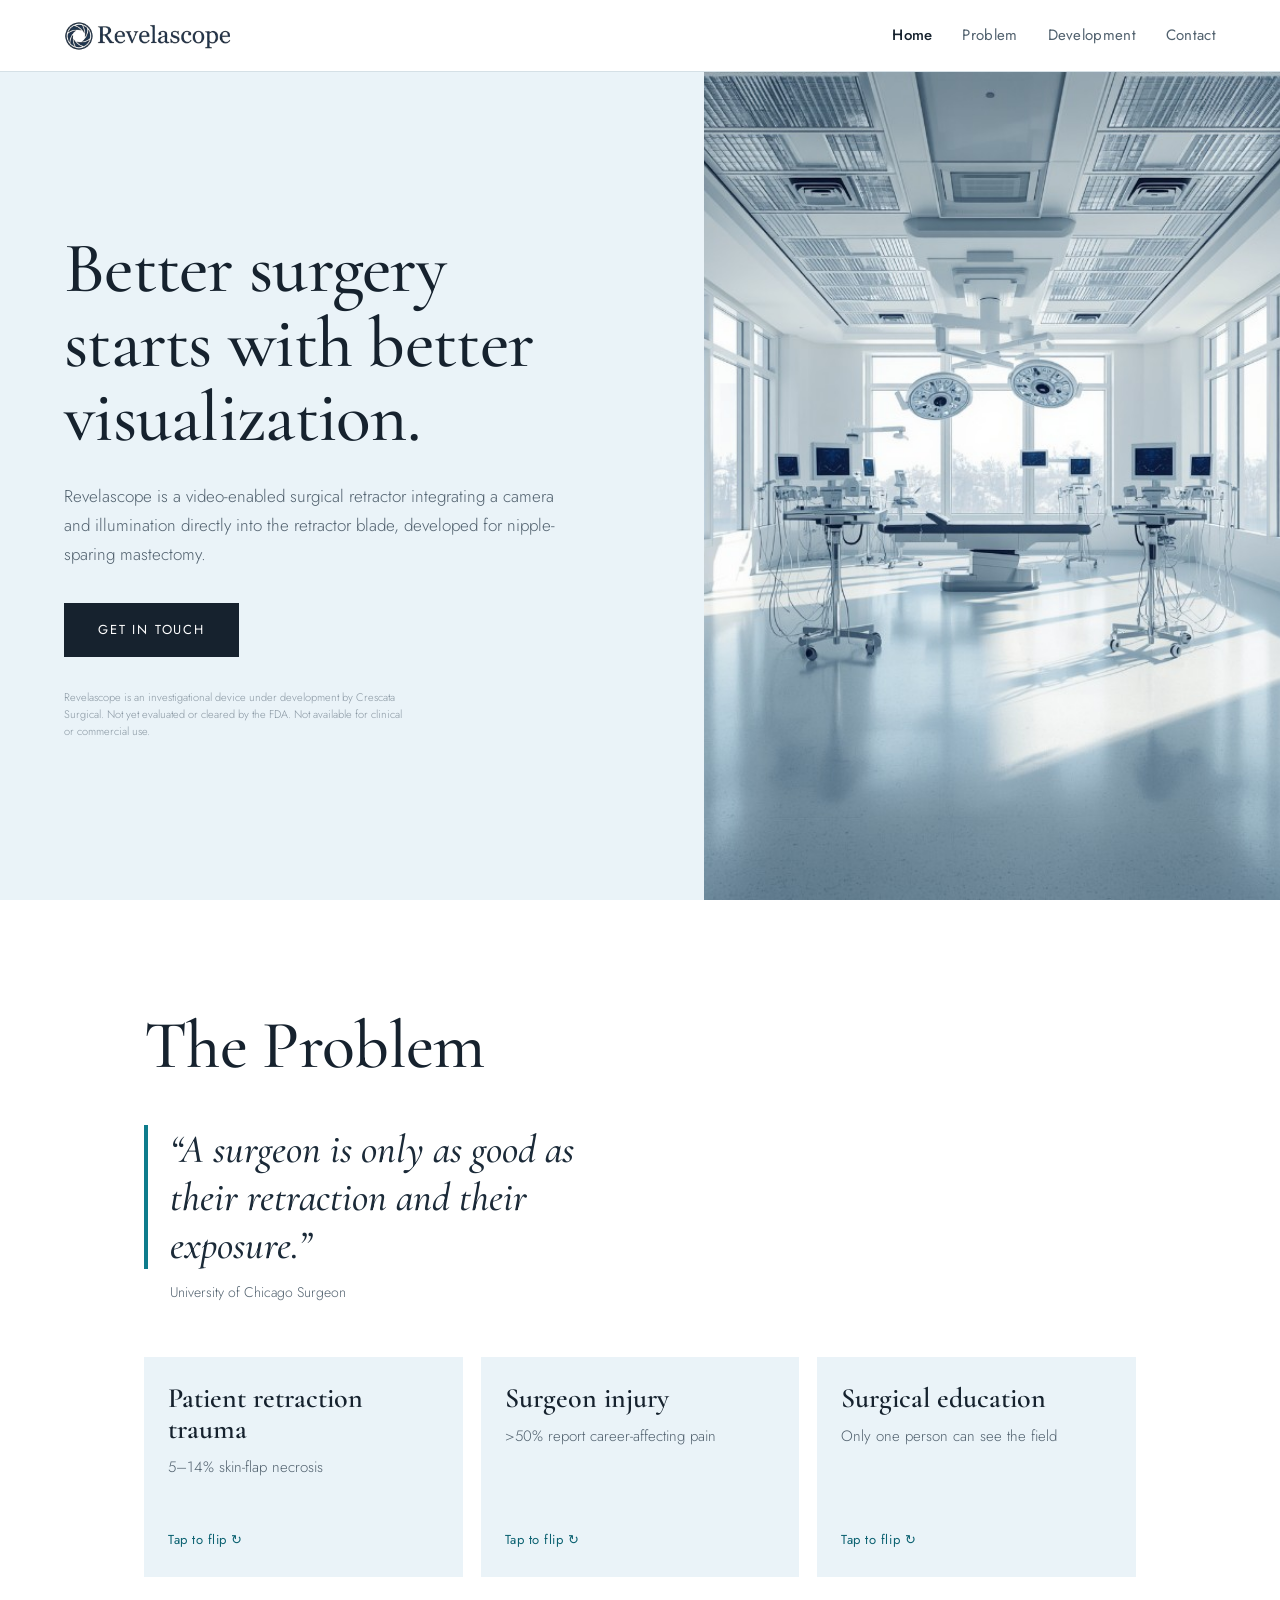
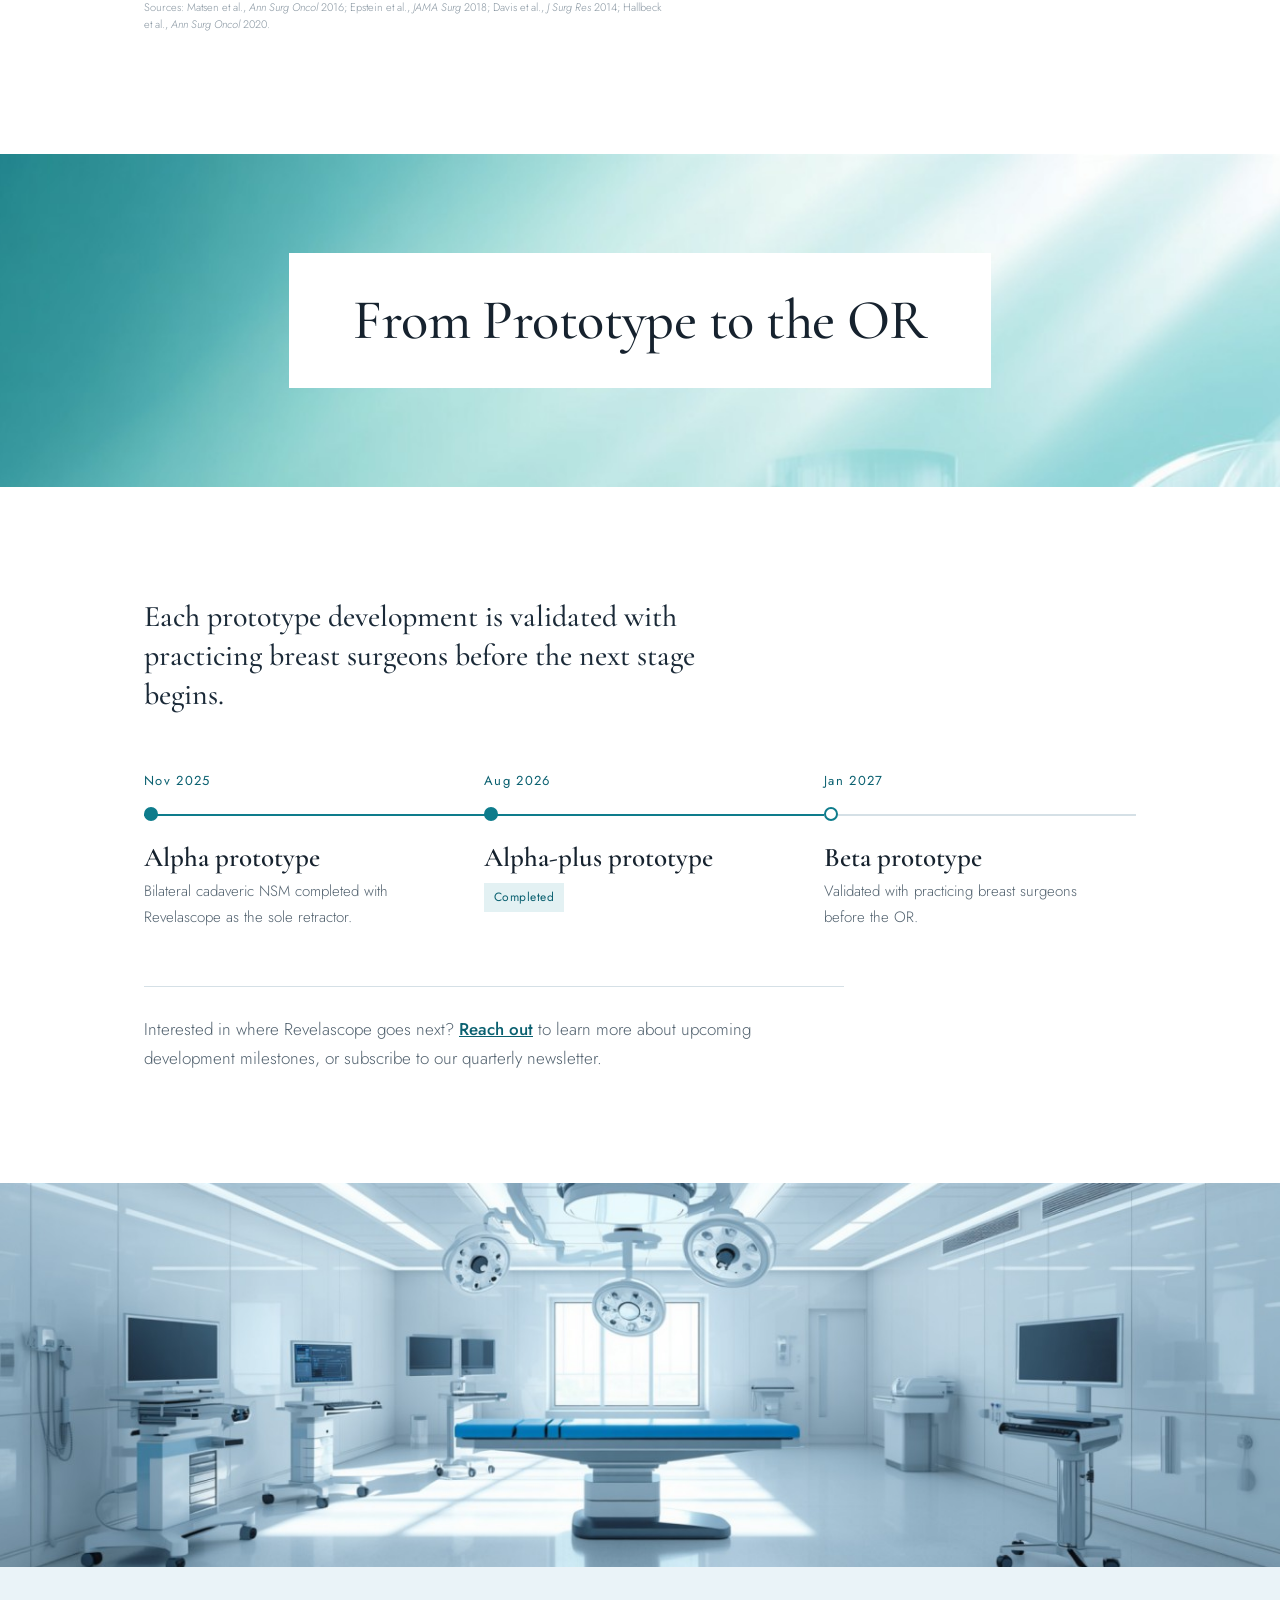
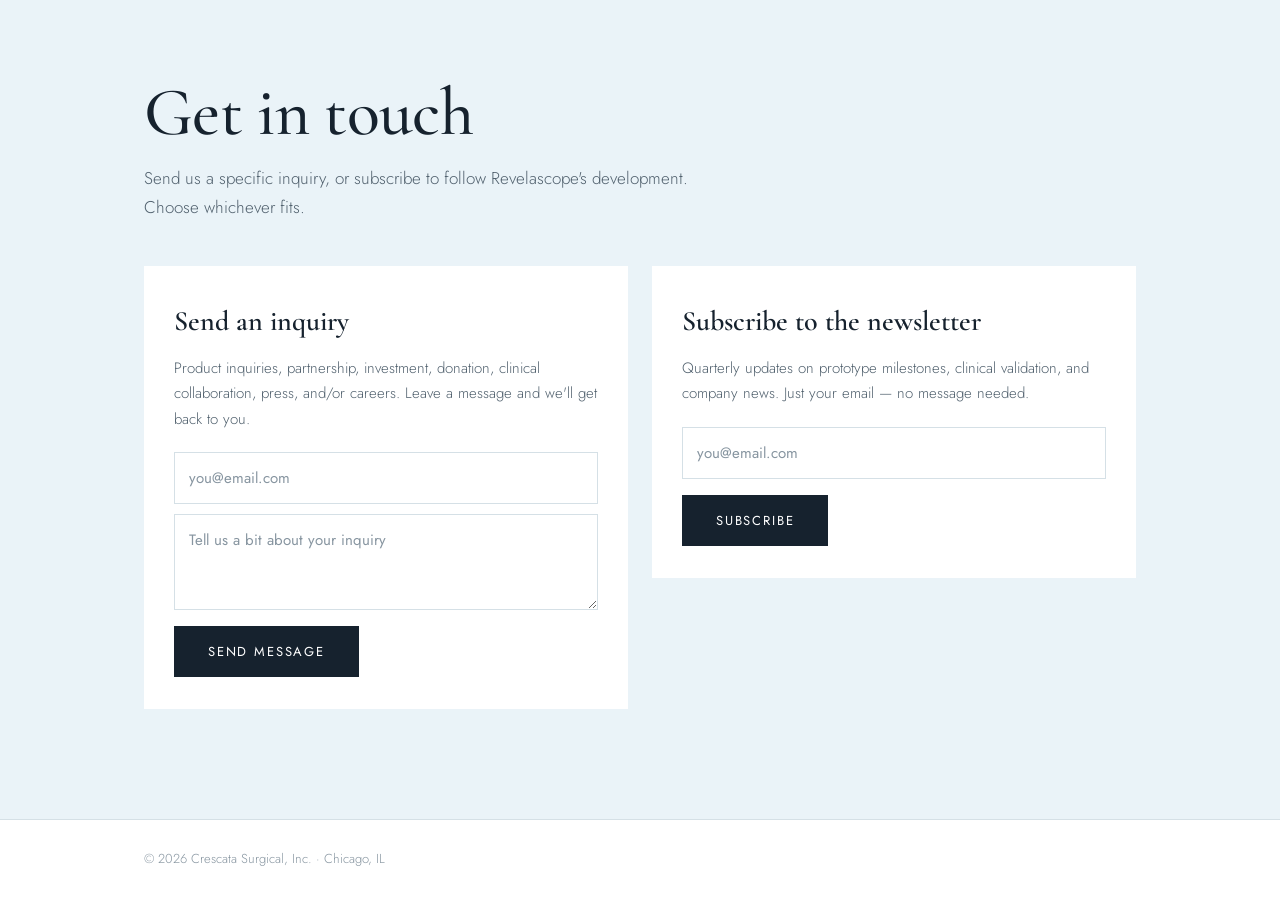
==== index.html @ 4dcd8598 "Add files via upload" ====
<!DOCTYPE html>
<html lang="en">
<head>
<meta charset="UTF-8">
<meta name="viewport" content="width=device-width, initial-scale=1.0">
<title>Revelascope</title>
<meta name="description" content="Better surgery starts with better visualization. Revelascope is a video-enabled surgical retractor integrating a camera and illumination directly into the retractor blade, developed for nipple-sparing mastectomy.">
<meta name="color-scheme" content="light">
<link rel="icon" href="logo.png">
<link rel="preconnect" href="https://fonts.googleapis.com">
<link rel="preconnect" href="https://fonts.gstatic.com" crossorigin>
<link href="https://fonts.googleapis.com/css2?family=Cormorant+Garamond:ital,wght@0,500;0,600;1,500&family=Jost:wght@300;400;500&display=swap" rel="stylesheet">
<link rel="stylesheet" href="style.css">
</head>
<body>

<div class="sticky-top">
  <header class="site">
    <div class="navbar">
      <a class="logo-link" href="#home"><img src="logo.png" alt="Revelascope"></a>
      <nav class="links">
        <a href="#home" aria-current="page">Home</a>
        <a href="#problem">Problem</a>
        <a href="#plan">Development</a>
        <a href="#contact">Contact</a>
      </nav>
    </div>
  </header>
</div>

<main>

  <section class="panel hero" id="home">
    <div class="hero-text">
      <h1>Better surgery starts with better visualization.</h1>
      <p class="sub">Revelascope is a video-enabled surgical retractor integrating a camera and illumination directly into the retractor blade, developed for nipple-sparing mastectomy.</p>
      <a class="btn" href="#contact">Get in touch</a>
      <p class="disclaimer">Revelascope is an investigational device under development by Crescata Surgical. Not yet evaluated or cleared by the FDA. Not available for clinical or commercial use.</p>
    </div>
    <div class="hero-image" role="img" aria-label="A bright, modern operating room"></div>
  </section>

  <section class="panel" id="problem">
    <div class="inner">
      <h2>The Problem</h2>

      <figure class="quote">
        <blockquote>A surgeon is only as good as their retraction and their exposure.</blockquote>
        <cite>University of Chicago Surgeon</cite>
      </figure>

      <div class="flip-cards">
        <div class="flip" role="button" tabindex="0" aria-pressed="false" aria-label="Patient retraction trauma — flip for detail">
          <div class="flip-inner">
            <div class="flip-face flip-front">
              <span class="flip-title">Patient retraction trauma</span>
              <span class="flip-teaser">5&ndash;14% skin-flap necrosis</span>
              <span class="flip-cue">Tap to flip &#8635;</span>
            </div>
            <div class="flip-face flip-back">
              <p>In order for the surgeon to achieve direct line-of-sight visualization, an assistant holds sustained tension on the skin flap. This forceful retraction is a recognized driver of skin flap and NAC necrosis, leading to post-operative complications.</p>
            </div>
          </div>
        </div>

        <div class="flip" role="button" tabindex="0" aria-pressed="false" aria-label="Surgeon injury — flip for detail">
          <div class="flip-inner">
            <div class="flip-face flip-front">
              <span class="flip-title">Surgeon injury</span>
              <span class="flip-teaser">&gt;50% report career-affecting pain</span>
              <span class="flip-cue">Tap to flip &#8635;</span>
            </div>
            <div class="flip-face flip-back">
              <p>Dissecting with direct line-of-sight visualization forces non-anatomic and painful operating posture. Over the course of a surgical career, the cumulative physical strain causes chronic injury and early attrition.</p>
            </div>
          </div>
        </div>

        <div class="flip" role="button" tabindex="0" aria-pressed="false" aria-label="Surgical education — flip for detail">
          <div class="flip-inner">
            <div class="flip-face flip-front">
              <span class="flip-title">Surgical education</span>
              <span class="flip-teaser">Only one person can see the field</span>
              <span class="flip-cue">Tap to flip &#8635;</span>
            </div>
            <div class="flip-face flip-back">
              <p>The dissection happens through a small incision in a deep, dark cavity, so only the operating surgeon has a line of sight. Residents and fellows can&#39;t see what the attending sees, which makes the procedure difficult to teach and slow to learn.</p>
            </div>
          </div>
        </div>
      </div>

      <p class="footnote">Sources: Matsen et&nbsp;al., <em>Ann Surg Oncol</em> 2016; Epstein et&nbsp;al., <em>JAMA Surg</em> 2018; Davis et&nbsp;al., <em>J Surg Res</em> 2014; Hallbeck et&nbsp;al., <em>Ann Surg Oncol</em> 2020.</p>
    </div>
  </section>


  <section class="panel plan" id="plan">
    <div class="band band-teal">
      <h2 class="band-title">From Prototype to the OR</h2>
    </div>
    <div class="inner">
      <p class="plan-highlight">Each prototype development is validated with practicing breast surgeons before the next stage begins.</p>

      <div class="htimeline">
        <div class="htl-item done">
          <span class="htl-date">Nov 2025</span>
          <div class="htl-node"><span class="dot"></span></div>
          <div class="htl-body">
            <strong>Alpha prototype</strong>
            <span>Bilateral cadaveric NSM completed with Revelascope as the sole retractor.</span>
          </div>
        </div>
        <div class="htl-item done">
          <span class="htl-date">Aug 2026</span>
          <div class="htl-node"><span class="dot"></span></div>
          <div class="htl-body">
            <strong>Alpha-plus prototype</strong>
            <span class="badge">Completed</span>
          </div>
        </div>
        <div class="htl-item">
          <span class="htl-date">Jan 2027</span>
          <div class="htl-node"><span class="dot"></span></div>
          <div class="htl-body">
            <strong>Beta prototype</strong>
            <span>Validated with practicing breast surgeons before the OR.</span>
          </div>
        </div>
      </div>

      <p class="callout">Interested in where Revelascope goes next? <a href="#contact">Reach out</a> to learn more about upcoming development milestones, or subscribe to our quarterly newsletter.</p>
    </div>
  </section>

  <div class="band band-or" role="img" aria-label="Operating room"></div>

  <section class="panel contact" id="contact">
    <div class="inner">
      <h2>Get in touch</h2>
      <p class="sub">Send us a specific inquiry, or subscribe to follow Revelascope&#39;s development. Choose whichever fits.</p>

      <div class="contact-cols">
        <div class="contact-col">
          <h3 class="col-title">Send an inquiry</h3>
          <p class="col-desc">Product inquiries, partnership, investment, donation, clinical collaboration, press, and&#47;or careers. Leave a message and we&#39;ll get back to you.</p>
          <form id="interest-form" class="stack" name="revelascope-interest" method="POST" data-netlify="true" netlify-honeypot="bot-field">
            <input type="hidden" name="form-name" value="revelascope-interest">
            <p style="display:none;"><label>Don't fill this out: <input name="bot-field"></label></p>
            <input type="email" name="email" placeholder="you@email.com" required aria-label="Your email address">
            <textarea name="message" placeholder="Tell us a bit about your inquiry" aria-label="Message"></textarea>
            <button type="submit" class="btn">Send message</button>
          </form>
          <p class="confirm" id="interest-confirm">Thanks &mdash; we&#39;ll be in touch.</p>
        </div>

        <div class="contact-col">
          <h3 class="col-title">Subscribe to the newsletter</h3>
          <p class="col-desc">Quarterly updates on prototype milestones, clinical validation, and company news. Just your email &mdash; no message needed.</p>
          <form id="news-form" class="stack" name="revelascope-newsletter" method="POST" data-netlify="true" netlify-honeypot="bot-field">
            <input type="hidden" name="form-name" value="revelascope-newsletter">
            <p style="display:none;"><label>Don't fill this out: <input name="bot-field"></label></p>
            <input type="email" name="email" placeholder="you@email.com" required aria-label="Email address for newsletter">
            <button type="submit" class="btn">Subscribe</button>
          </form>
          <p class="confirm" id="news-confirm">You&#39;re subscribed &mdash; thanks.</p>
        </div>
      </div>
    </div>
  </section>

</main>

<footer class="site-foot">
  <div class="inner">&copy; 2026 Crescata Surgical, Inc. &middot; Chicago, IL</div>
</footer>

<script>
  // Flip cards
  document.querySelectorAll('.flip').forEach(function(el){
    function toggle(){
      el.classList.toggle('flipped');
      el.setAttribute('aria-pressed', el.classList.contains('flipped') ? 'true' : 'false');
    }
    el.addEventListener('click', toggle);
    el.addEventListener('keydown', function(e){
      if(e.key === 'Enter' || e.key === ' '){ e.preventDefault(); toggle(); }
    });
  });

  // Netlify form confirmation UX
  function wire(formId, confirmId){
    var f = document.getElementById(formId), c = document.getElementById(confirmId);
    if(!f) return;
    f.addEventListener('submit', function(e){
      e.preventDefault();
      fetch('/', {method:'POST', headers:{'Content-Type':'application/x-www-form-urlencoded'}, body:new URLSearchParams(new FormData(f)).toString()})
        .then(function(){ f.style.display='none'; c.style.display='block'; })
        .catch(function(){ f.submit(); });
    });
  }
  wire('interest-form','interest-confirm');
  wire('news-form','news-confirm');

  // Scroll-spy: highlight the tab for the section currently in view
  var navLinks = Array.prototype.slice.call(document.querySelectorAll('nav.links a'));
  var map = {};
  navLinks.forEach(function(a){ var id = a.getAttribute('href').slice(1); if(id) map[id] = a; });
    var obs = new IntersectionObserver(function(entries){
    entries.forEach(function(en){
      if(en.isIntersecting){
        navLinks.forEach(function(a){ a.removeAttribute('aria-current'); });
        var a = map[en.target.id];
        if(a) a.setAttribute('aria-current','page');
      }
    });
  }, {rootMargin:'-45% 0px -50% 0px', threshold:0});
  document.querySelectorAll('section.panel').forEach(function(s){ obs.observe(s); });
</script>

</body>
</html>
---- style.css ----
:root{
  color-scheme:only light;
  --ink:#1B2A38;
  --ink-deep:#16222E;
  --slate:#51616E;
  --mute:#8795A0;
  --line:#D5E0E6;
  --sky:#EAF3F8;
  --accent:#0E7C8C;
  --accent-deep:#0A6070;
  --accent-tint:#E3F1F3;
  --head:'Cormorant Garamond', 'Garamond', Georgia, serif;
  --body:'Jost', -apple-system, 'Helvetica Neue', Arial, sans-serif;
  --nav-h:72px;
  --gutter:clamp(22px, 5vw, 64px);
}
*{box-sizing:border-box;}
html{scroll-behavior:smooth; background:#fff;}
html,body{margin:0;}
body{
  background:#fff;
  color:var(--ink);
  font-family:var(--body);
  font-size:17px;
  font-weight:300;
  line-height:1.7;
  -webkit-font-smoothing:antialiased;
}
img{max-width:100%;}

/* ---------- Nav ---------- */
.sticky-top{position:sticky; top:0; z-index:20;}
header.site{
  height:var(--nav-h);
  background:rgba(255,255,255,.94);
  -webkit-backdrop-filter:blur(8px); backdrop-filter:blur(8px);
  border-bottom:1px solid var(--line);
  display:flex; align-items:center;
}
.navbar{
  width:100%; padding:0 var(--gutter);
  display:flex; align-items:center; justify-content:space-between; gap:20px;
}
.logo-link{display:flex; align-items:center;}
.logo-link img{height:30px; width:auto; display:block;}
nav.links{display:flex; gap:30px;}
nav.links a{
  font-size:15px; font-weight:400; letter-spacing:.02em; color:var(--slate);
  text-decoration:none; white-space:nowrap; transition:color .15s ease;
}
nav.links a:hover{color:var(--accent);}
nav.links a[aria-current="page"]{color:var(--ink-deep); font-weight:500;}
a:focus-visible, .flip:focus-visible, button:focus-visible{outline:2px solid var(--accent); outline-offset:3px;}

/* ---------- Shared ---------- */
.panel{scroll-margin-top:var(--nav-h);}
.inner{max-width:1120px; margin:0 auto; padding:clamp(64px, 9vw, 110px) var(--gutter);}
h1, h2{
  font-family:var(--head);
  font-weight:500;
  color:var(--ink-deep);
  letter-spacing:-.01em;
  margin:0;
}
h2{font-size:clamp(40px, 5.4vw, 68px); line-height:1.05;}

.btn, button.btn{
  display:inline-block;
  padding:16px 34px;
  background:var(--ink-deep);
  color:#fff;
  border:0; border-radius:0;
  font-family:var(--body);
  font-size:13px; font-weight:400; letter-spacing:.14em; text-transform:uppercase;
  text-decoration:none; cursor:pointer;
  transition:background .15s ease;
}
.btn:hover{background:var(--accent-deep);}

.disclaimer{font-size:11px; line-height:1.55; color:var(--mute); max-width:58ch;}
.footnote{margin-top:22px; font-size:11px; line-height:1.55; color:var(--mute); max-width:90ch;}

/* ---------- Hero: split panel ---------- */
.hero{
  display:grid;
  grid-template-columns:minmax(0,1.1fr) minmax(0,.9fr);
  min-height:calc(100vh - var(--nav-h));
  background:var(--sky);
}
.hero-text{
  display:flex; flex-direction:column; justify-content:center; align-items:flex-start;
  padding:64px var(--gutter);
}
.hero h1{
  font-size:clamp(46px, 5.6vw, 80px);
  line-height:1.04;
  max-width:15ch;
}
.hero .tagline{
  margin:26px 0 0;
  font-size:clamp(16px, 1.5vw, 19px);
  font-weight:500;
  color:var(--accent-deep);
}
.hero .sub{margin:26px 0 34px; color:var(--slate); max-width:50ch;}
.hero .disclaimer{margin:32px 0 0;}
.hero-image{background:url('or-hero.jpg') center / cover no-repeat;}

/* ---------- Problem ---------- */
#problem h2{max-width:14ch;}
.quote{margin:44px 0 0; max-width:44ch;}
.quote blockquote{
  margin:0;
  font-family:var(--head);
  font-style:italic;
  font-weight:500;
  font-size:clamp(28px, 3.2vw, 40px);
  line-height:1.2;
  letter-spacing:0;
  color:var(--ink);
  padding-left:22px;
  border-left:4px solid var(--accent);
}
.quote blockquote::before{content:"\201C";}
.quote blockquote::after{content:"\201D";}
.quote cite{display:block; margin:12px 0 0 26px; font-style:normal; font-size:14px; color:var(--slate);}

.flip-cards{display:grid; grid-template-columns:repeat(3,1fr); gap:18px; margin-top:52px;}
.flip{height:220px; perspective:1300px; cursor:pointer;}
.flip-inner{position:relative; width:100%; height:100%; transition:transform .5s cubic-bezier(.2,.7,.2,1); transform-style:preserve-3d;}
.flip.flipped .flip-inner{transform:rotateY(180deg);}
.flip-face{
  position:absolute; inset:0;
  -webkit-backface-visibility:hidden; backface-visibility:hidden;
  padding:26px 24px;
  display:flex; flex-direction:column;
}
.flip-front{background:var(--sky);}
.flip-title{font-family:var(--head); font-size:28px; font-weight:600; line-height:1.1; color:var(--ink-deep);}
.flip-teaser{margin-top:10px; font-size:15px; color:var(--slate);}
.flip-cue{margin-top:auto; font-size:13px; font-weight:400; letter-spacing:.04em; color:var(--accent-deep);}
.flip-back{transform:rotateY(180deg); background:var(--ink-deep); justify-content:center;}
.flip-back p{margin:0; font-size:15px; line-height:1.6; color:rgba(255,255,255,.9);}

/* ---------- Image bands ---------- */
.band{position:relative; background-position:center; background-size:cover; background-repeat:no-repeat;}
.band-teal{
  background-image:url('teal-band.jpg');
  min-height:clamp(220px, 26vw, 340px);
  display:flex; align-items:center; justify-content:center;
  padding:40px var(--gutter);
}
.band-title{
  background:#fff;
  padding:clamp(22px, 3vw, 38px) clamp(28px, 5vw, 72px);
  font-size:clamp(34px, 4.4vw, 58px);
  text-align:center;
}
.band-or{background-image:url('or-band.jpg'); height:clamp(220px, 30vw, 420px);}

/* ---------- Plan ---------- */
.plan-highlight{margin:0; font-family:var(--head); font-size:clamp(24px, 2.4vw, 30px); line-height:1.3; font-weight:500; color:var(--ink); max-width:44ch;}
.htimeline{display:grid; grid-template-columns:repeat(3,1fr); column-gap:28px; margin-top:56px;}
.htl-item{display:flex; flex-direction:column;}
.htl-date{font-size:13px; font-weight:400; letter-spacing:.1em; color:var(--accent-deep);}
.htl-node{position:relative; height:24px; margin:10px 0 16px; display:flex; align-items:center;}
.htl-node::before{content:""; position:absolute; left:0; right:-28px; top:50%; height:2px; background:var(--line);}
.htl-item:last-child .htl-node::before{right:0;}
.htl-item.done .htl-node::before{background:var(--accent);}
.dot{position:relative; width:14px; height:14px; border-radius:50%; background:#fff; border:2px solid var(--accent);}
.htl-item.done .dot, .htl-item.now .dot{background:var(--accent);}
.htl-item.now .dot{box-shadow:0 0 0 6px var(--accent-tint);}
.htl-body strong{display:block; font-family:var(--head); font-size:27px; font-weight:600; line-height:1.15; color:var(--ink-deep);}
.htl-body span{display:block; margin-top:6px; font-size:15px; color:var(--slate); max-width:30ch;}
.htl-body .badge{
  display:inline-block; margin-top:10px; padding:4px 10px;
  background:var(--accent-tint); color:var(--accent-deep);
  font-size:12px; font-weight:400; letter-spacing:.04em;
}
.callout{margin:56px 0 0; padding-top:28px; border-top:1px solid var(--line); color:var(--slate); max-width:70ch;}
.callout a{color:var(--accent-deep); font-weight:500;}

/* ---------- Contact ---------- */
.contact{background:var(--sky);}
.contact .sub{margin:16px 0 0; color:var(--slate); max-width:56ch;}
.contact-cols{display:grid; grid-template-columns:1fr 1fr; gap:24px; margin-top:44px; align-items:start;}
.contact-col{background:#fff; padding:32px 30px;}
.col-title{font-family:var(--head); font-size:28px; font-weight:600; color:var(--ink-deep); margin:0;}
.col-desc{margin:10px 0 0; font-size:15px; color:var(--slate);}
form.stack{margin-top:20px; display:flex; flex-direction:column; gap:10px;}
input[type="email"], textarea{
  width:100%; padding:14px 14px;
  border:1px solid var(--line); border-radius:0;
  background:#fff; color:var(--ink);
  font-family:var(--body); font-size:15px;
}
textarea{min-height:96px; resize:vertical;}
input::placeholder, textarea::placeholder{color:var(--mute);}
input:focus-visible, textarea:focus-visible{outline:2px solid var(--accent); outline-offset:0; border-color:var(--accent);}
form.stack .btn{align-self:flex-start; margin-top:6px;}
.confirm{display:none; margin-top:14px; font-weight:400; color:var(--accent-deep);}

/* ---------- Footer ---------- */
.site-foot{border-top:1px solid var(--line);}
.site-foot .inner{padding-top:28px; padding-bottom:28px; font-size:13px; color:var(--mute);}

@media (prefers-reduced-motion: reduce){
  html{scroll-behavior:auto;}
  .flip-inner{transition:none;}
}

@media (max-width:860px){
  .hero{grid-template-columns:1fr; min-height:0;}
  .hero-image{order:-1; height:42vh;}
  .flip-cards, .contact-cols, .htimeline{grid-template-columns:1fr;}
  .flip{height:190px;}
  .htimeline{row-gap:34px;}
  .htl-node::before{display:none;}
  nav.links{gap:16px;}
  nav.links a{font-size:14px;}
  .logo-link img{height:24px;}
}
@media (max-width:480px){
  nav.links a[href="#problem"]{display:none;}
  .navbar{padding:0 18px;}
}
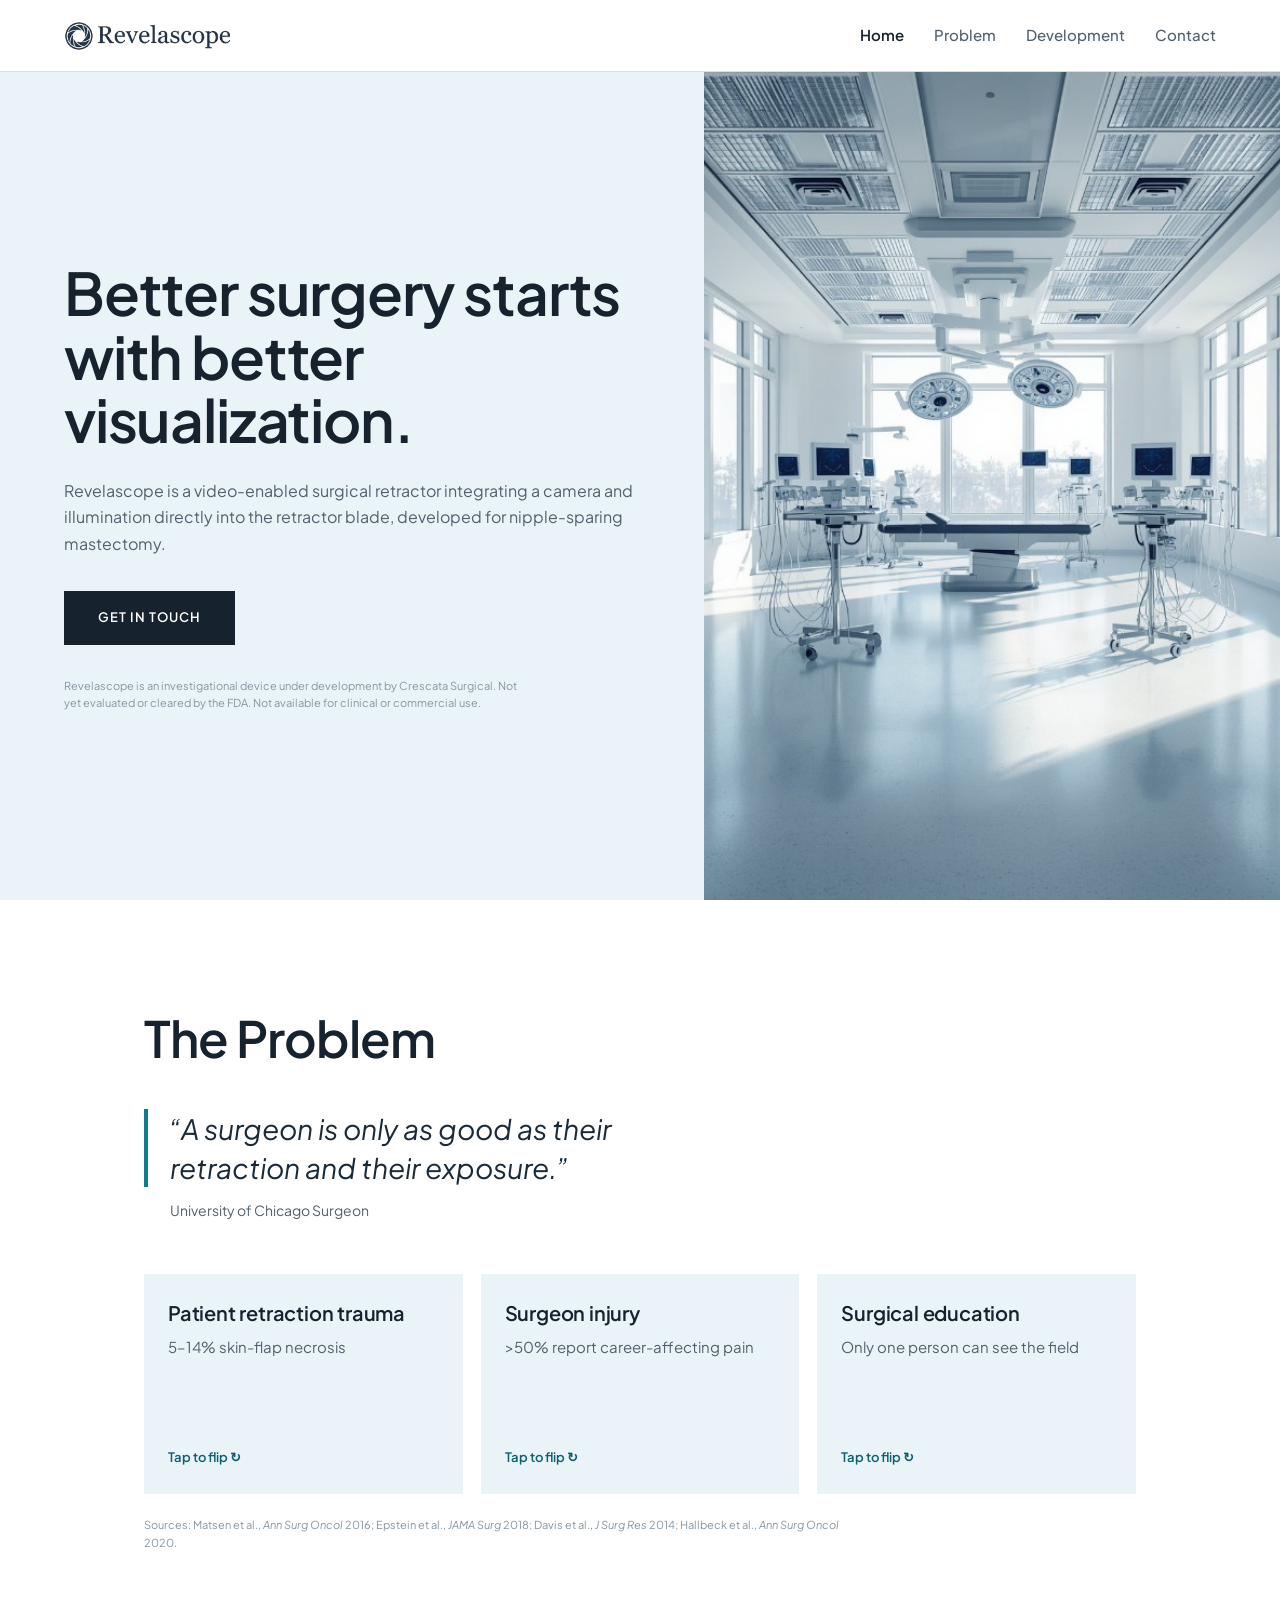
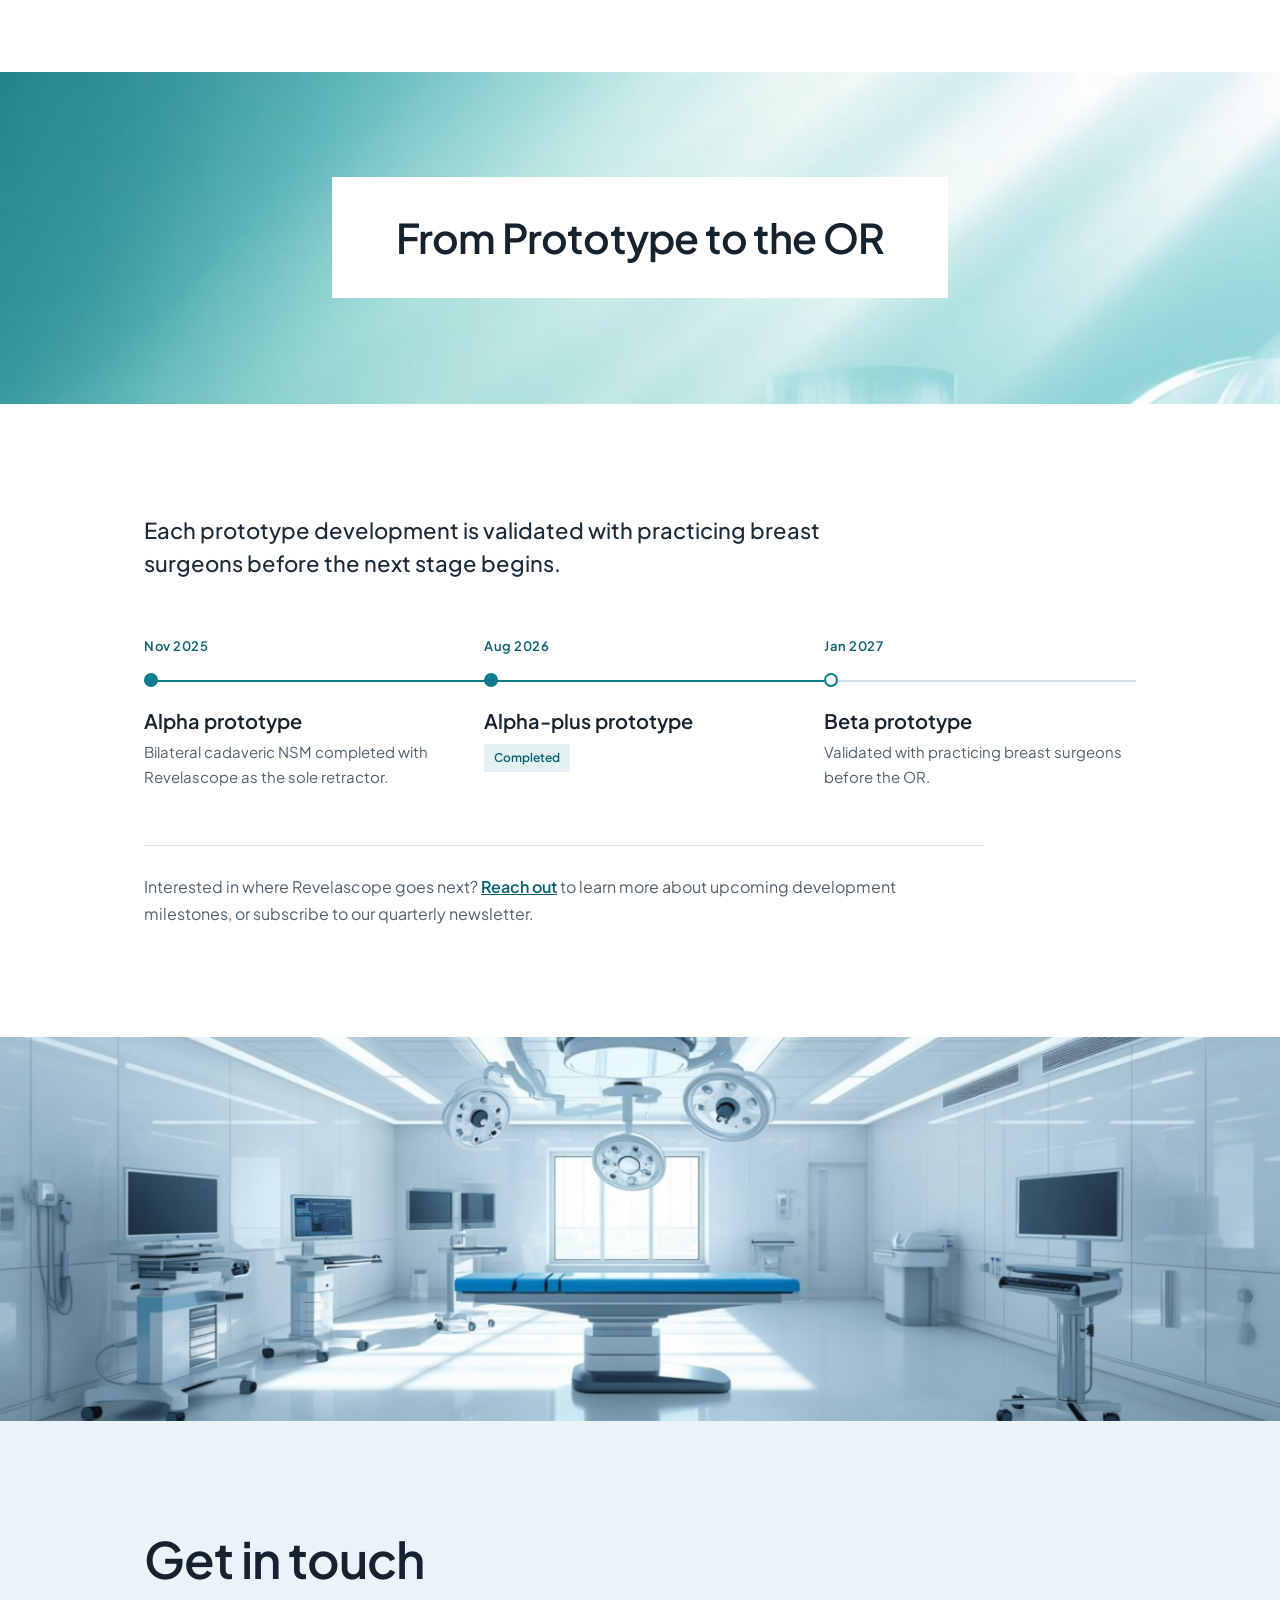
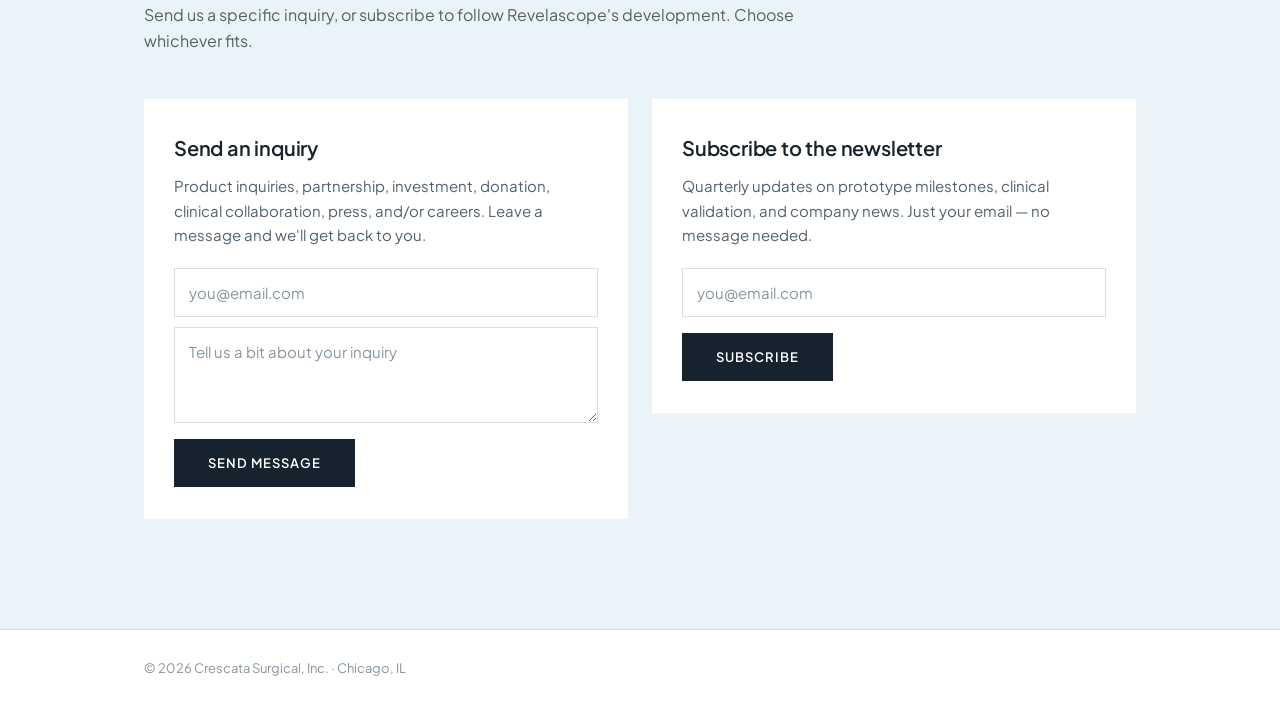
==== commit f2ff75da: "Add files via upload" ====
--- a/index.html
+++ b/index.html
@@ -9,7 +9,7 @@
 <link rel="icon" href="logo.png">
 <link rel="preconnect" href="https://fonts.googleapis.com">
 <link rel="preconnect" href="https://fonts.gstatic.com" crossorigin>
-<link href="https://fonts.googleapis.com/css2?family=Cormorant+Garamond:ital,wght@0,500;0,600;1,500&family=Jost:wght@300;400;500&display=swap" rel="stylesheet">
+<link href="https://fonts.googleapis.com/css2?family=Plus+Jakarta+Sans:ital,wght@0,400;0,500;0,600;0,700;1,400;1,500&display=swap" rel="stylesheet">
 <link rel="stylesheet" href="style.css">
 </head>
 <body>
--- a/style.css
+++ b/style.css
@@ -9,8 +9,8 @@
   --accent:#0E7C8C;
   --accent-deep:#0A6070;
   --accent-tint:#E3F1F3;
-  --head:'Cormorant Garamond', 'Garamond', Georgia, serif;
-  --body:'Jost', -apple-system, 'Helvetica Neue', Arial, sans-serif;
+  --head:'Plus Jakarta Sans', -apple-system, 'Helvetica Neue', Arial, sans-serif;
+  --body:'Plus Jakarta Sans', -apple-system, 'Helvetica Neue', Arial, sans-serif;
   --nav-h:72px;
   --gutter:clamp(22px, 5vw, 64px);
 }
@@ -21,9 +21,9 @@
   background:#fff;
   color:var(--ink);
   font-family:var(--body);
-  font-size:17px;
-  font-weight:300;
-  line-height:1.7;
+  font-size:16px;
+  font-weight:400;
+  line-height:1.65;
   -webkit-font-smoothing:antialiased;
 }
 img{max-width:100%;}
@@ -45,11 +45,11 @@
 .logo-link img{height:30px; width:auto; display:block;}
 nav.links{display:flex; gap:30px;}
 nav.links a{
-  font-size:15px; font-weight:400; letter-spacing:.02em; color:var(--slate);
+  font-size:15px; font-weight:500; letter-spacing:0; color:var(--slate);
   text-decoration:none; white-space:nowrap; transition:color .15s ease;
 }
 nav.links a:hover{color:var(--accent);}
-nav.links a[aria-current="page"]{color:var(--ink-deep); font-weight:500;}
+nav.links a[aria-current="page"]{color:var(--ink-deep); font-weight:600;}
 a:focus-visible, .flip:focus-visible, button:focus-visible{outline:2px solid var(--accent); outline-offset:3px;}
 
 /* ---------- Shared ---------- */
@@ -57,12 +57,12 @@
 .inner{max-width:1120px; margin:0 auto; padding:clamp(64px, 9vw, 110px) var(--gutter);}
 h1, h2{
   font-family:var(--head);
-  font-weight:500;
+  font-weight:600;
   color:var(--ink-deep);
-  letter-spacing:-.01em;
+  letter-spacing:-.02em;
   margin:0;
 }
-h2{font-size:clamp(40px, 5.4vw, 68px); line-height:1.05;}
+h2{font-size:clamp(32px, 4vw, 50px); line-height:1.1;}
 
 .btn, button.btn{
   display:inline-block;
@@ -71,7 +71,7 @@
   color:#fff;
   border:0; border-radius:0;
   font-family:var(--body);
-  font-size:13px; font-weight:400; letter-spacing:.14em; text-transform:uppercase;
+  font-size:13px; font-weight:600; letter-spacing:.08em; text-transform:uppercase;
   text-decoration:none; cursor:pointer;
   transition:background .15s ease;
 }
@@ -92,8 +92,8 @@
   padding:64px var(--gutter);
 }
 .hero h1{
-  font-size:clamp(46px, 5.6vw, 80px);
-  line-height:1.04;
+  font-size:clamp(38px, 4.6vw, 64px);
+  line-height:1.08;
   max-width:15ch;
 }
 .hero .tagline{
@@ -113,9 +113,9 @@
   margin:0;
   font-family:var(--head);
   font-style:italic;
-  font-weight:500;
-  font-size:clamp(28px, 3.2vw, 40px);
-  line-height:1.2;
+  font-weight:400;
+  font-size:clamp(21px, 2.2vw, 28px);
+  line-height:1.4;
   letter-spacing:0;
   color:var(--ink);
   padding-left:22px;
@@ -136,9 +136,9 @@
   display:flex; flex-direction:column;
 }
 .flip-front{background:var(--sky);}
-.flip-title{font-family:var(--head); font-size:28px; font-weight:600; line-height:1.1; color:var(--ink-deep);}
+.flip-title{font-family:var(--head); font-size:20px; font-weight:600; line-height:1.25; letter-spacing:-.01em; color:var(--ink-deep);}
 .flip-teaser{margin-top:10px; font-size:15px; color:var(--slate);}
-.flip-cue{margin-top:auto; font-size:13px; font-weight:400; letter-spacing:.04em; color:var(--accent-deep);}
+.flip-cue{margin-top:auto; font-size:13px; font-weight:600; letter-spacing:0; color:var(--accent-deep);}
 .flip-back{transform:rotateY(180deg); background:var(--ink-deep); justify-content:center;}
 .flip-back p{margin:0; font-size:15px; line-height:1.6; color:rgba(255,255,255,.9);}
 
@@ -153,16 +153,16 @@
 .band-title{
   background:#fff;
   padding:clamp(22px, 3vw, 38px) clamp(28px, 5vw, 72px);
-  font-size:clamp(34px, 4.4vw, 58px);
+  font-size:clamp(26px, 3.2vw, 42px);
   text-align:center;
 }
 .band-or{background-image:url('or-band.jpg'); height:clamp(220px, 30vw, 420px);}
 
 /* ---------- Plan ---------- */
-.plan-highlight{margin:0; font-family:var(--head); font-size:clamp(24px, 2.4vw, 30px); line-height:1.3; font-weight:500; color:var(--ink); max-width:44ch;}
+.plan-highlight{margin:0; font-size:clamp(18px, 1.8vw, 22px); line-height:1.5; font-weight:500; color:var(--ink); max-width:44ch;}
 .htimeline{display:grid; grid-template-columns:repeat(3,1fr); column-gap:28px; margin-top:56px;}
 .htl-item{display:flex; flex-direction:column;}
-.htl-date{font-size:13px; font-weight:400; letter-spacing:.1em; color:var(--accent-deep);}
+.htl-date{font-size:13px; font-weight:600; letter-spacing:.04em; color:var(--accent-deep);}
 .htl-node{position:relative; height:24px; margin:10px 0 16px; display:flex; align-items:center;}
 .htl-node::before{content:""; position:absolute; left:0; right:-28px; top:50%; height:2px; background:var(--line);}
 .htl-item:last-child .htl-node::before{right:0;}
@@ -170,22 +170,22 @@
 .dot{position:relative; width:14px; height:14px; border-radius:50%; background:#fff; border:2px solid var(--accent);}
 .htl-item.done .dot, .htl-item.now .dot{background:var(--accent);}
 .htl-item.now .dot{box-shadow:0 0 0 6px var(--accent-tint);}
-.htl-body strong{display:block; font-family:var(--head); font-size:27px; font-weight:600; line-height:1.15; color:var(--ink-deep);}
+.htl-body strong{display:block; font-family:var(--head); font-size:20px; font-weight:600; line-height:1.3; color:var(--ink-deep);}
 .htl-body span{display:block; margin-top:6px; font-size:15px; color:var(--slate); max-width:30ch;}
 .htl-body .badge{
   display:inline-block; margin-top:10px; padding:4px 10px;
   background:var(--accent-tint); color:var(--accent-deep);
-  font-size:12px; font-weight:400; letter-spacing:.04em;
+  font-size:12px; font-weight:600;
 }
 .callout{margin:56px 0 0; padding-top:28px; border-top:1px solid var(--line); color:var(--slate); max-width:70ch;}
-.callout a{color:var(--accent-deep); font-weight:500;}
+.callout a{color:var(--accent-deep); font-weight:600;}
 
 /* ---------- Contact ---------- */
 .contact{background:var(--sky);}
 .contact .sub{margin:16px 0 0; color:var(--slate); max-width:56ch;}
 .contact-cols{display:grid; grid-template-columns:1fr 1fr; gap:24px; margin-top:44px; align-items:start;}
 .contact-col{background:#fff; padding:32px 30px;}
-.col-title{font-family:var(--head); font-size:28px; font-weight:600; color:var(--ink-deep); margin:0;}
+.col-title{font-family:var(--head); font-size:20px; font-weight:600; letter-spacing:-.01em; color:var(--ink-deep); margin:0;}
 .col-desc{margin:10px 0 0; font-size:15px; color:var(--slate);}
 form.stack{margin-top:20px; display:flex; flex-direction:column; gap:10px;}
 input[type="email"], textarea{
@@ -198,7 +198,7 @@
 input::placeholder, textarea::placeholder{color:var(--mute);}
 input:focus-visible, textarea:focus-visible{outline:2px solid var(--accent); outline-offset:0; border-color:var(--accent);}
 form.stack .btn{align-self:flex-start; margin-top:6px;}
-.confirm{display:none; margin-top:14px; font-weight:400; color:var(--accent-deep);}
+.confirm{display:none; margin-top:14px; font-weight:600; color:var(--accent-deep);}
 
 /* ---------- Footer ---------- */
 .site-foot{border-top:1px solid var(--line);}
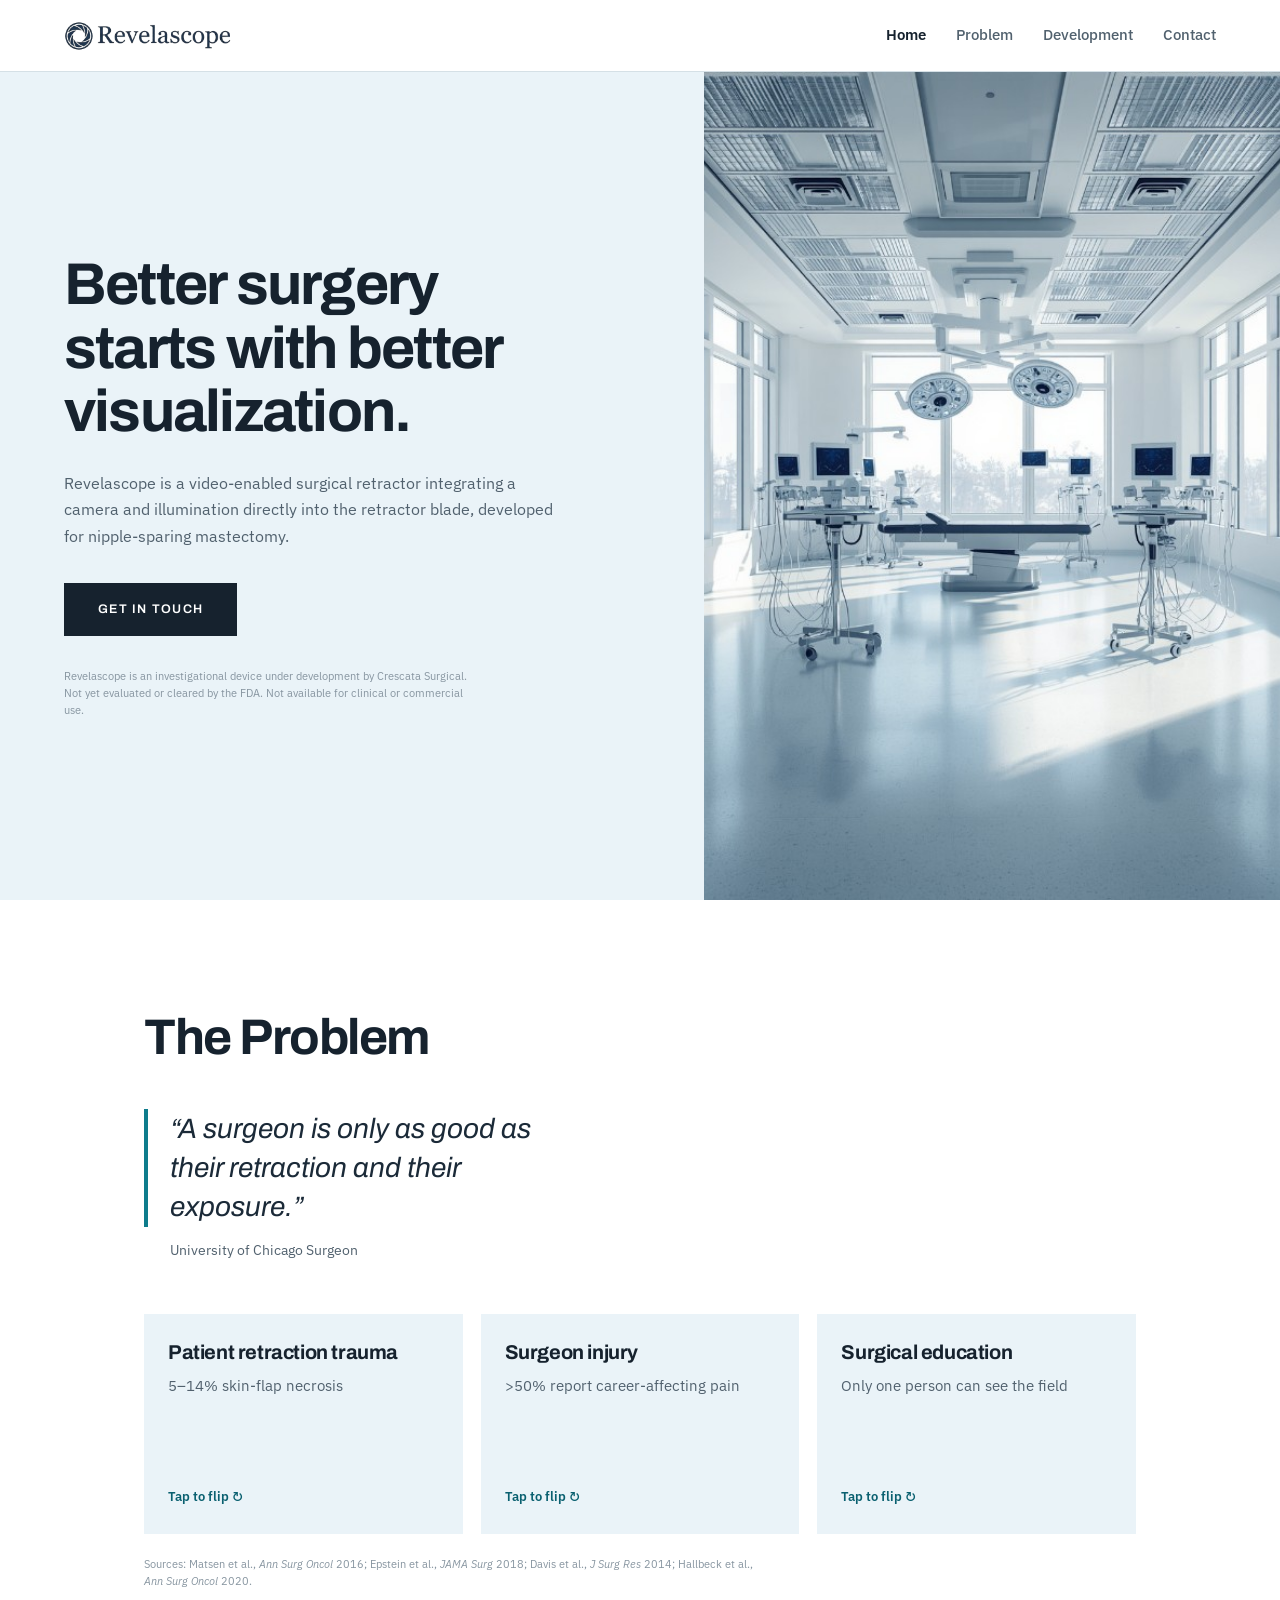
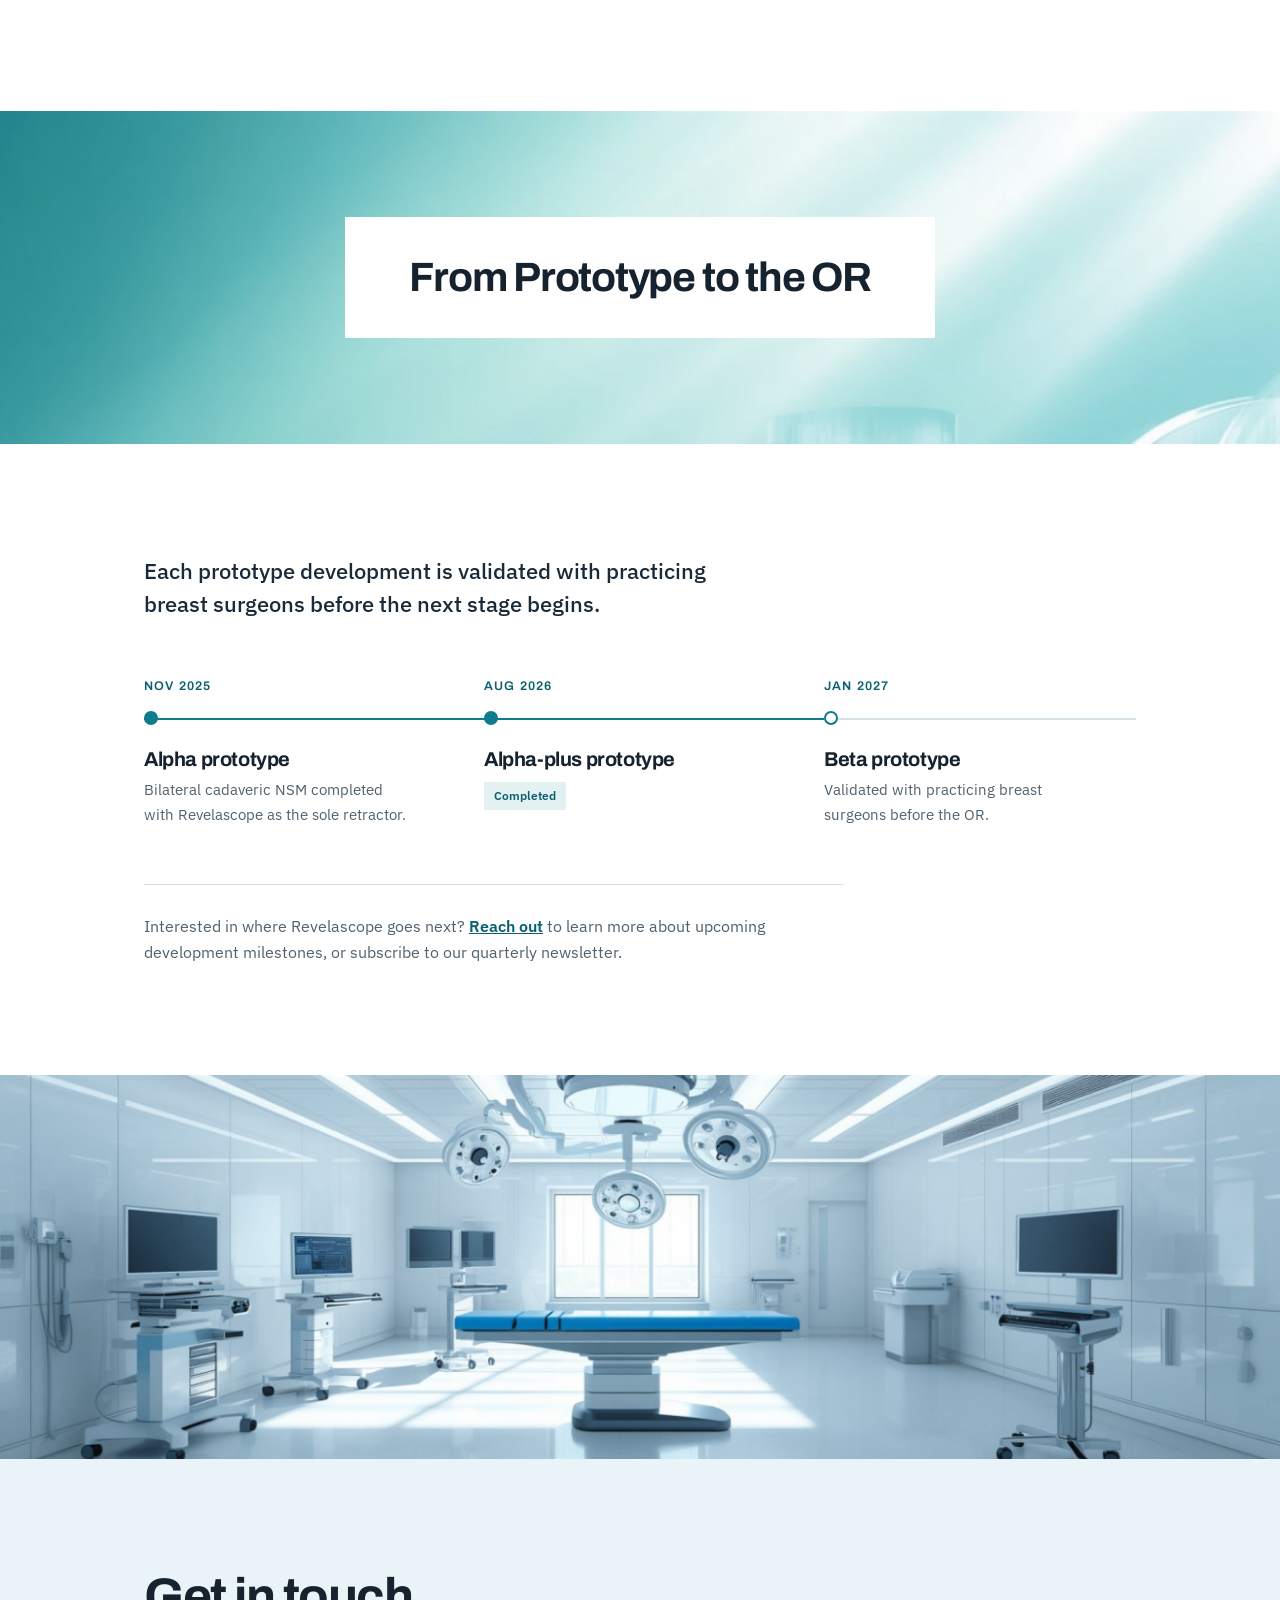
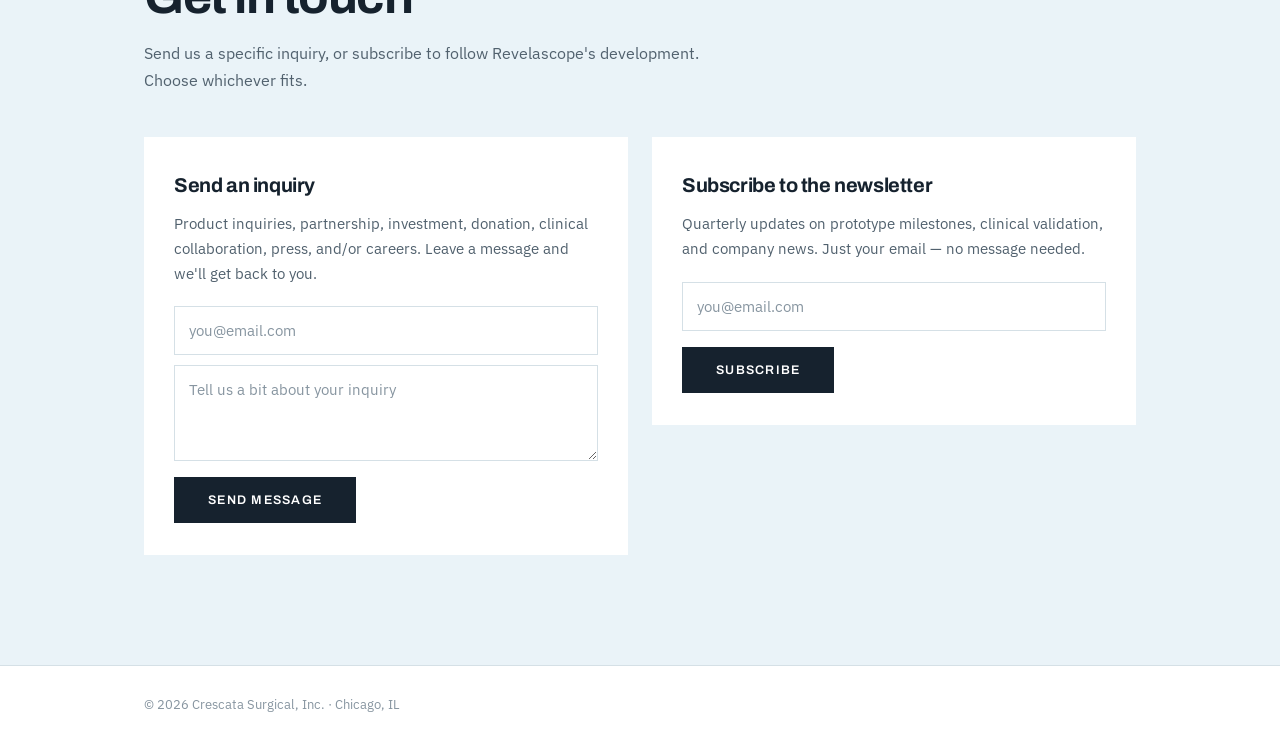
==== commit 27dafff4: "Add files via upload" ====
--- a/index.html
+++ b/index.html
@@ -9,7 +9,7 @@
 <link rel="icon" href="logo.png">
 <link rel="preconnect" href="https://fonts.googleapis.com">
 <link rel="preconnect" href="https://fonts.gstatic.com" crossorigin>
-<link href="https://fonts.googleapis.com/css2?family=Plus+Jakarta+Sans:ital,wght@0,400;0,500;0,600;0,700;1,400;1,500&display=swap" rel="stylesheet">
+<link href="https://fonts.googleapis.com/css2?family=Archivo:wght@500;600;700&family=IBM+Plex+Sans:ital,wght@0,400;0,500;0,600;1,400&display=swap" rel="stylesheet">
 <link rel="stylesheet" href="style.css">
 </head>
 <body>
--- a/style.css
+++ b/style.css
@@ -9,8 +9,8 @@
   --accent:#0E7C8C;
   --accent-deep:#0A6070;
   --accent-tint:#E3F1F3;
-  --head:'Plus Jakarta Sans', -apple-system, 'Helvetica Neue', Arial, sans-serif;
-  --body:'Plus Jakarta Sans', -apple-system, 'Helvetica Neue', Arial, sans-serif;
+  --head:'Archivo', 'Helvetica Neue', Arial, sans-serif;
+  --body:'IBM Plex Sans', -apple-system, 'Helvetica Neue', Arial, sans-serif;
   --nav-h:72px;
   --gutter:clamp(22px, 5vw, 64px);
 }
@@ -57,9 +57,9 @@
 .inner{max-width:1120px; margin:0 auto; padding:clamp(64px, 9vw, 110px) var(--gutter);}
 h1, h2{
   font-family:var(--head);
-  font-weight:600;
+  font-weight:700;
   color:var(--ink-deep);
-  letter-spacing:-.02em;
+  letter-spacing:-.03em;
   margin:0;
 }
 h2{font-size:clamp(32px, 4vw, 50px); line-height:1.1;}
@@ -71,7 +71,8 @@
   color:#fff;
   border:0; border-radius:0;
   font-family:var(--body);
-  font-size:13px; font-weight:600; letter-spacing:.08em; text-transform:uppercase;
+  font-family:var(--head);
+  font-size:12.5px; font-weight:600; letter-spacing:.1em; text-transform:uppercase;
   text-decoration:none; cursor:pointer;
   transition:background .15s ease;
 }
@@ -136,7 +137,7 @@
   display:flex; flex-direction:column;
 }
 .flip-front{background:var(--sky);}
-.flip-title{font-family:var(--head); font-size:20px; font-weight:600; line-height:1.25; letter-spacing:-.01em; color:var(--ink-deep);}
+.flip-title{font-family:var(--head); font-size:20px; font-weight:700; line-height:1.2; letter-spacing:-.02em; color:var(--ink-deep);}
 .flip-teaser{margin-top:10px; font-size:15px; color:var(--slate);}
 .flip-cue{margin-top:auto; font-size:13px; font-weight:600; letter-spacing:0; color:var(--accent-deep);}
 .flip-back{transform:rotateY(180deg); background:var(--ink-deep); justify-content:center;}
@@ -162,7 +163,7 @@
 .plan-highlight{margin:0; font-size:clamp(18px, 1.8vw, 22px); line-height:1.5; font-weight:500; color:var(--ink); max-width:44ch;}
 .htimeline{display:grid; grid-template-columns:repeat(3,1fr); column-gap:28px; margin-top:56px;}
 .htl-item{display:flex; flex-direction:column;}
-.htl-date{font-size:13px; font-weight:600; letter-spacing:.04em; color:var(--accent-deep);}
+.htl-date{font-family:var(--head); font-size:12.5px; font-weight:600; letter-spacing:.09em; text-transform:uppercase; color:var(--accent-deep);}
 .htl-node{position:relative; height:24px; margin:10px 0 16px; display:flex; align-items:center;}
 .htl-node::before{content:""; position:absolute; left:0; right:-28px; top:50%; height:2px; background:var(--line);}
 .htl-item:last-child .htl-node::before{right:0;}
@@ -170,7 +171,7 @@
 .dot{position:relative; width:14px; height:14px; border-radius:50%; background:#fff; border:2px solid var(--accent);}
 .htl-item.done .dot, .htl-item.now .dot{background:var(--accent);}
 .htl-item.now .dot{box-shadow:0 0 0 6px var(--accent-tint);}
-.htl-body strong{display:block; font-family:var(--head); font-size:20px; font-weight:600; line-height:1.3; color:var(--ink-deep);}
+.htl-body strong{display:block; font-family:var(--head); font-size:20px; font-weight:700; letter-spacing:-.02em; line-height:1.3; color:var(--ink-deep);}
 .htl-body span{display:block; margin-top:6px; font-size:15px; color:var(--slate); max-width:30ch;}
 .htl-body .badge{
   display:inline-block; margin-top:10px; padding:4px 10px;
@@ -185,7 +186,7 @@
 .contact .sub{margin:16px 0 0; color:var(--slate); max-width:56ch;}
 .contact-cols{display:grid; grid-template-columns:1fr 1fr; gap:24px; margin-top:44px; align-items:start;}
 .contact-col{background:#fff; padding:32px 30px;}
-.col-title{font-family:var(--head); font-size:20px; font-weight:600; letter-spacing:-.01em; color:var(--ink-deep); margin:0;}
+.col-title{font-family:var(--head); font-size:20px; font-weight:700; letter-spacing:-.02em; color:var(--ink-deep); margin:0;}
 .col-desc{margin:10px 0 0; font-size:15px; color:var(--slate);}
 form.stack{margin-top:20px; display:flex; flex-direction:column; gap:10px;}
 input[type="email"], textarea{
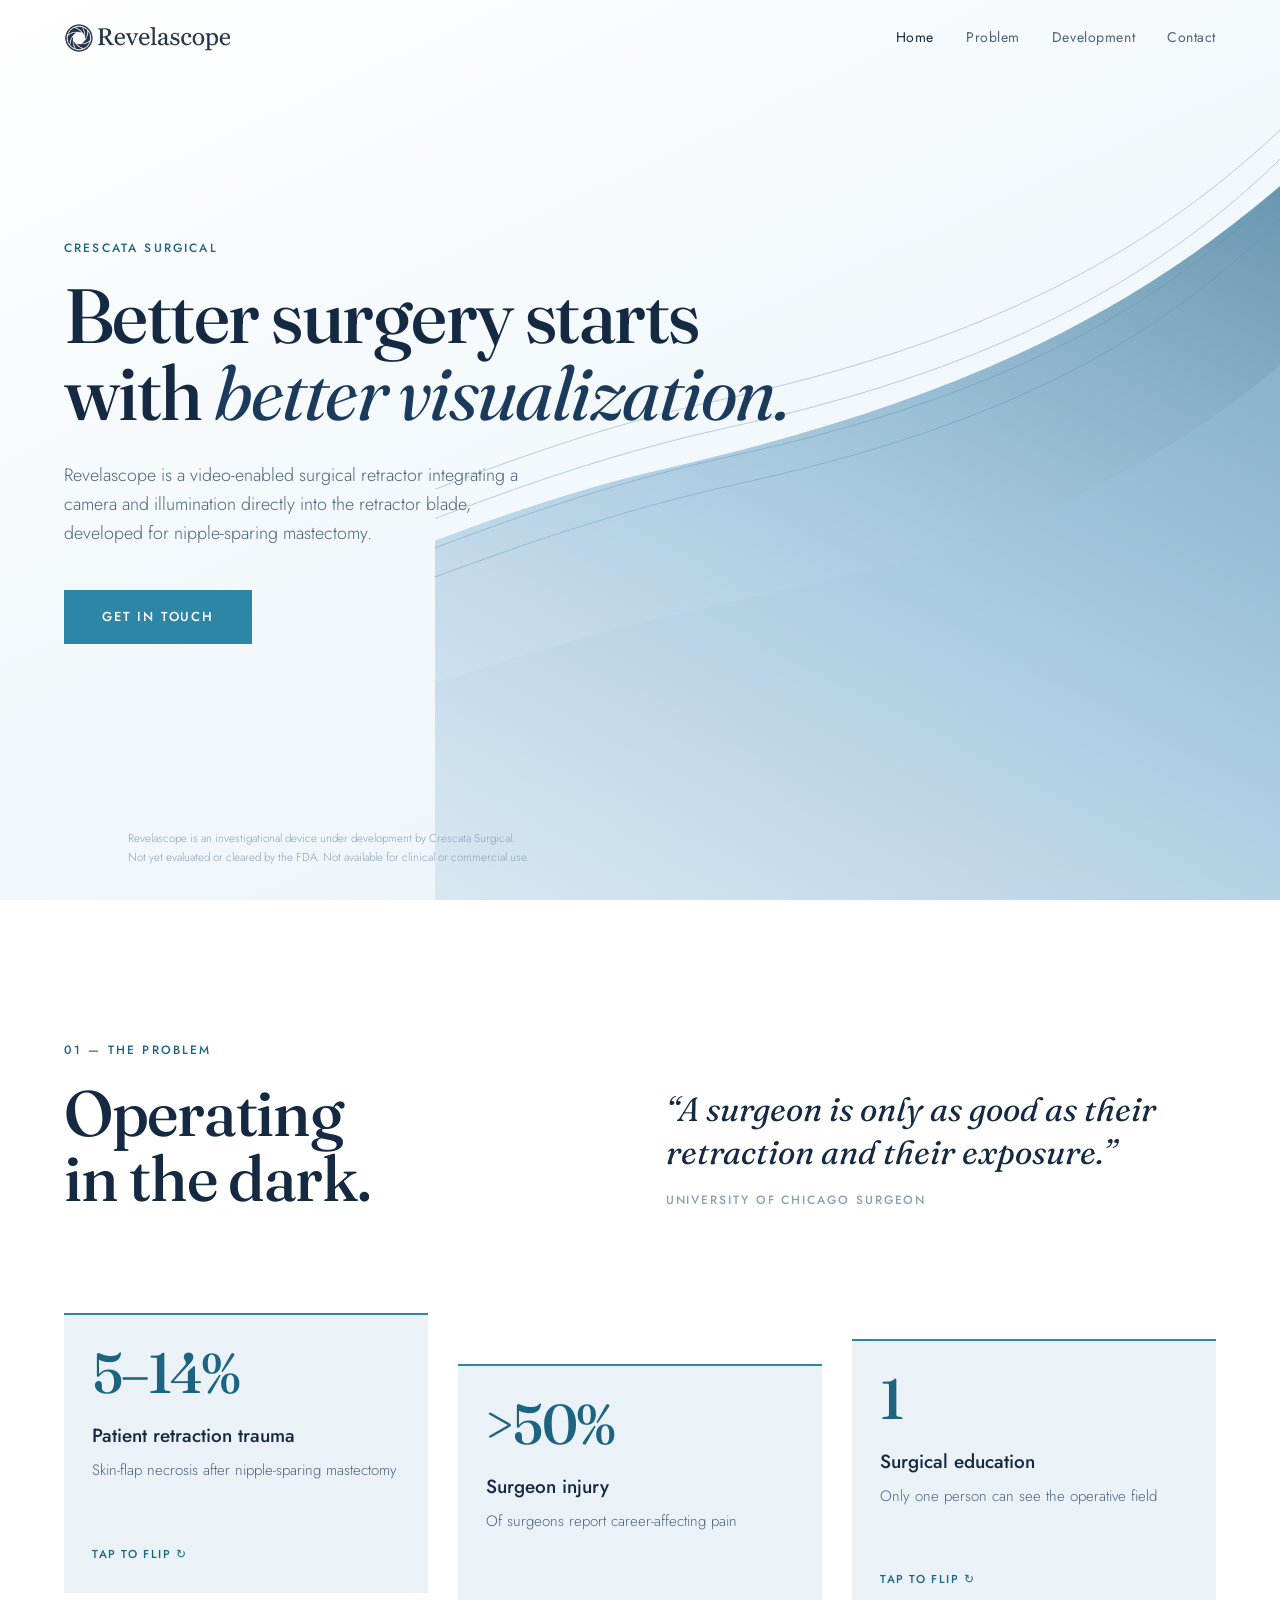
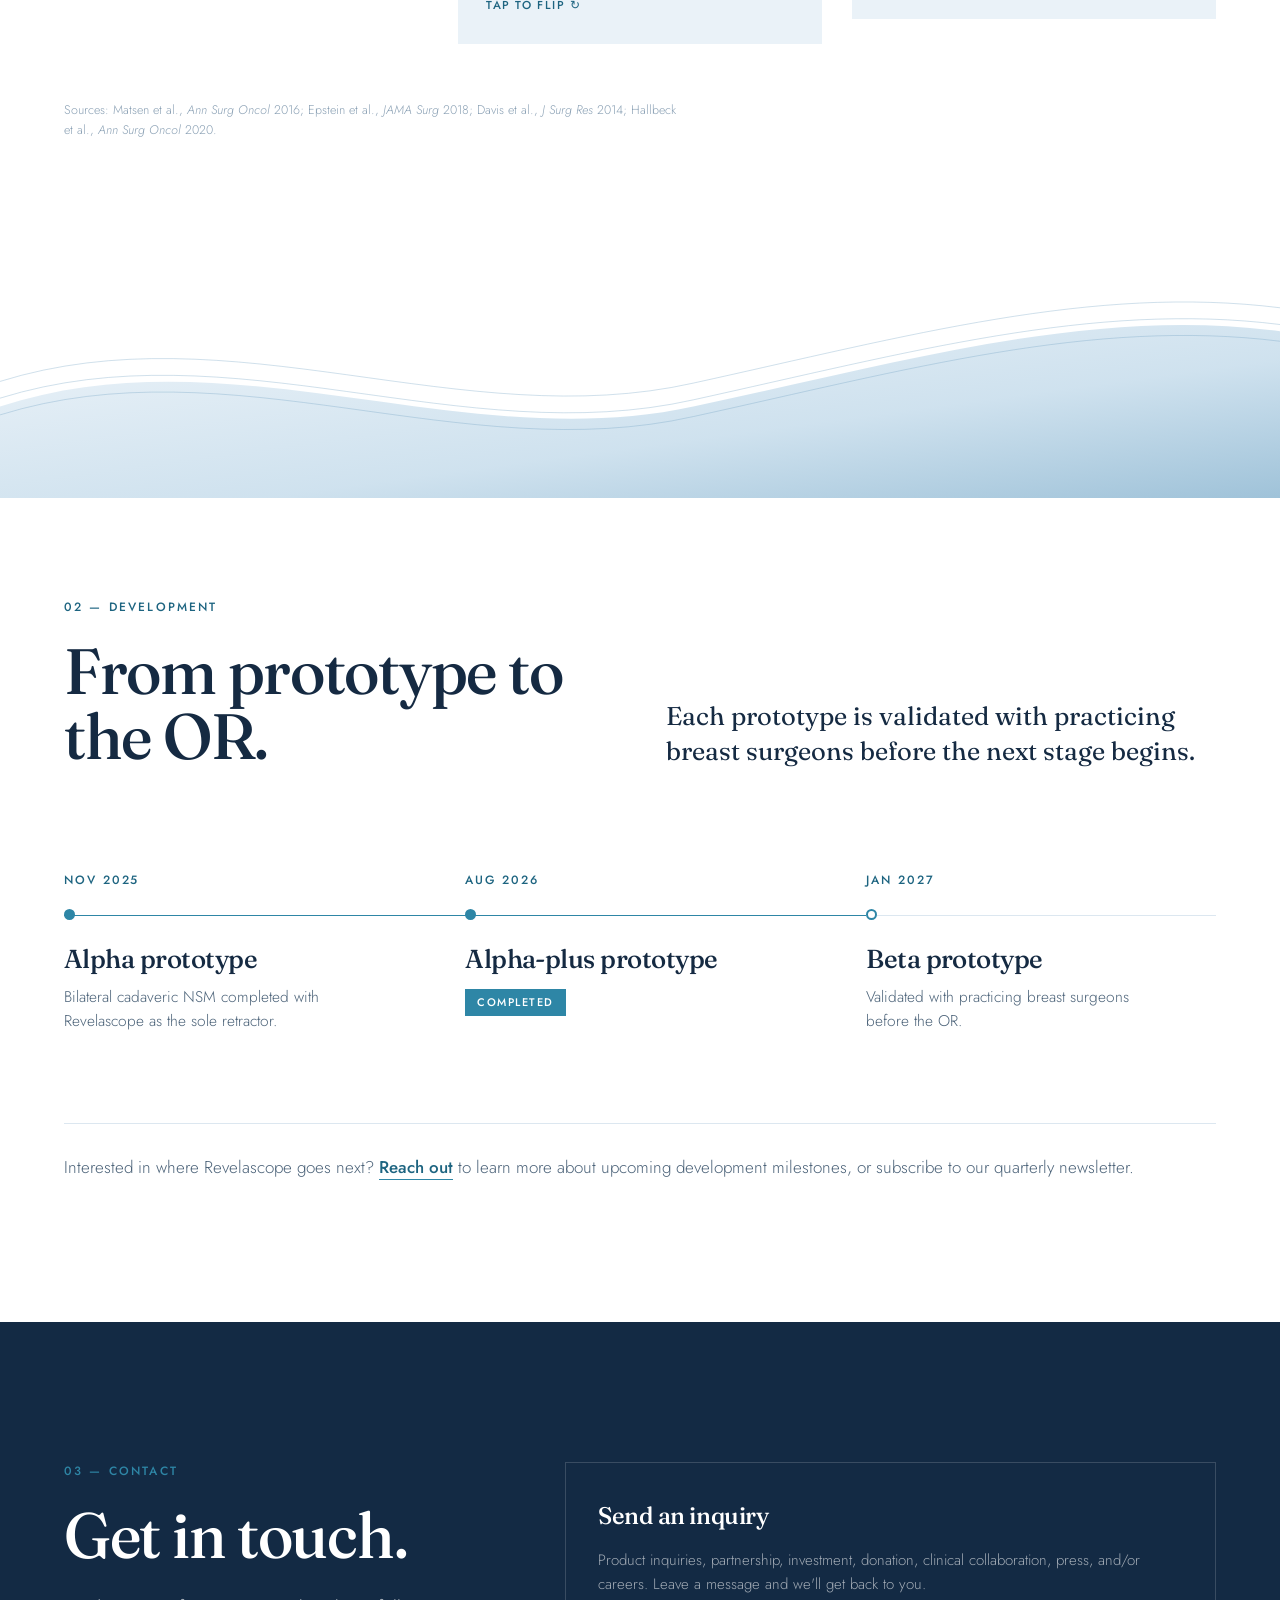
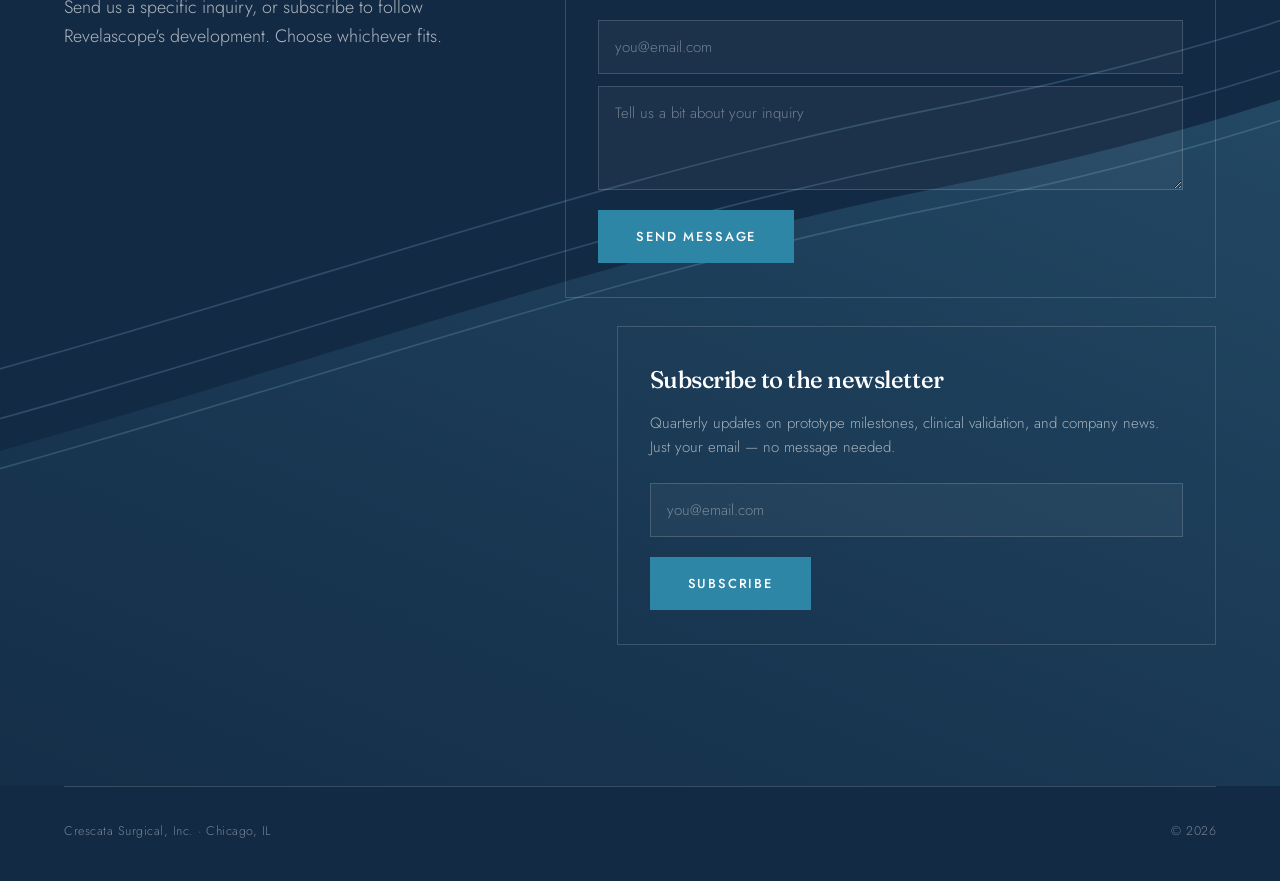
==== commit 2a901cf9: "Add files via upload" ====
--- a/index.html
+++ b/index.html
@@ -3,18 +3,21 @@
 <head>
 <meta charset="UTF-8">
 <meta name="viewport" content="width=device-width, initial-scale=1.0">
-<title>Revelascope</title>
-<meta name="description" content="Better surgery starts with better visualization. Revelascope is a video-enabled surgical retractor integrating a camera and illumination directly into the retractor blade, developed for nipple-sparing mastectomy.">
+<title>Revelascope — video-enabled surgical retraction</title>
+<meta name="description" content="Revelascope is a video-enabled surgical retractor integrating a camera and illumination directly into the retractor blade, developed for nipple-sparing mastectomy.">
 <meta name="color-scheme" content="light">
 <link rel="icon" href="logo.png">
+<meta property="og:title" content="Revelascope — video-enabled surgical retraction">
+<meta property="og:description" content="A video-enabled surgical retractor integrating a camera and illumination directly into the retractor blade, developed for nipple-sparing mastectomy.">
+<meta property="og:type" content="website">
 <link rel="preconnect" href="https://fonts.googleapis.com">
 <link rel="preconnect" href="https://fonts.gstatic.com" crossorigin>
-<link href="https://fonts.googleapis.com/css2?family=Archivo:wght@500;600;700&family=IBM+Plex+Sans:ital,wght@0,400;0,500;0,600;1,400&display=swap" rel="stylesheet">
+<link href="https://fonts.googleapis.com/css2?family=Fraunces:opsz,wght@9..144,400;9..144,500;9..144,600&family=Jost:wght@300;400;500;600&display=swap" rel="stylesheet">
 <link rel="stylesheet" href="style.css">
 </head>
 <body>
 
-<div class="sticky-top">
+<div class="sticky-top" id="topnav">
   <header class="site">
     <div class="navbar">
       <a class="logo-link" href="#home"><img src="logo.png" alt="Revelascope"></a>
@@ -31,117 +34,175 @@
 <main>
 
   <section class="panel hero" id="home">
+    <svg class="wave wave-hero" viewBox="0 0 1440 900" preserveAspectRatio="xMaxYMid slice" aria-hidden="true">
+      <defs>
+        <linearGradient id="gA" x1="0" y1="1" x2="1" y2="0">
+          <stop offset="0%" stop-color="#9FC3DE" stop-opacity=".0"/>
+          <stop offset="55%" stop-color="#7FB0D2" stop-opacity=".55"/>
+          <stop offset="100%" stop-color="#2E6F8E" stop-opacity=".75"/>
+        </linearGradient>
+        <linearGradient id="gB" x1="0" y1="1" x2="1" y2="0">
+          <stop offset="0%" stop-color="#CFE2EF" stop-opacity=".0"/>
+          <stop offset="100%" stop-color="#8FBBD6" stop-opacity=".5"/>
+        </linearGradient>
+      </defs>
+      <path d="M-40 760 C 300 700, 520 540, 820 470 C 1080 410, 1290 330, 1480 150 L1480 900 L-40 900 Z" fill="url(#gA)"/>
+      <path d="M-40 850 C 320 800, 600 660, 900 600 C 1160 548, 1330 470, 1480 330 L1480 900 L-40 900 Z" fill="url(#gB)"/>
+      <g fill="none" stroke="#5E93B4" stroke-opacity=".42">
+        <path d="M-40 700 C 320 640, 560 470, 880 400 C 1130 345, 1320 260, 1480 90"/>
+        <path d="M-40 726 C 320 666, 566 498, 886 428 C 1136 373, 1326 288, 1480 118"/>
+        <path d="M-40 752 C 320 692, 572 526, 892 456 C 1142 401, 1332 316, 1480 146"/>
+        <path d="M-40 778 C 320 718, 578 554, 898 484 C 1148 429, 1338 344, 1480 174"/>
+      </g>
+    </svg>
     <div class="hero-text">
-      <h1>Better surgery starts with better visualization.</h1>
-      <p class="sub">Revelascope is a video-enabled surgical retractor integrating a camera and illumination directly into the retractor blade, developed for nipple-sparing mastectomy.</p>
-      <a class="btn" href="#contact">Get in touch</a>
-      <p class="disclaimer">Revelascope is an investigational device under development by Crescata Surgical. Not yet evaluated or cleared by the FDA. Not available for clinical or commercial use.</p>
-    </div>
-    <div class="hero-image" role="img" aria-label="A bright, modern operating room"></div>
+      <p class="eyebrow reveal">Crescata Surgical</p>
+      <h1 class="reveal">Better surgery starts with <em>better visualization.</em></h1>
+      <p class="sub reveal">Revelascope is a video-enabled surgical retractor integrating a camera and illumination directly into the retractor blade, developed for nipple-sparing mastectomy.</p>
+      <p class="reveal"><a class="btn" href="#contact">Get in touch</a></p>
+    </div>
+    <p class="disclaimer hero-disclaimer">Revelascope is an investigational device under development by Crescata Surgical. Not yet evaluated or cleared by the FDA. Not available for clinical or commercial use.</p>
   </section>
 
-  <section class="panel" id="problem">
-    <div class="inner">
-      <h2>The Problem</h2>
-
-      <figure class="quote">
+  <section class="panel problem" id="problem">
+    <div class="grid">
+      <div class="col-head">
+        <p class="eyebrow reveal">01 — The problem</p>
+        <h2 class="reveal">Operating<br>in the dark.</h2>
+      </div>
+
+      <figure class="quote reveal">
         <blockquote>A surgeon is only as good as their retraction and their exposure.</blockquote>
         <cite>University of Chicago Surgeon</cite>
       </figure>
-
-      <div class="flip-cards">
-        <div class="flip" role="button" tabindex="0" aria-pressed="false" aria-label="Patient retraction trauma — flip for detail">
-          <div class="flip-inner">
-            <div class="flip-face flip-front">
-              <span class="flip-title">Patient retraction trauma</span>
-              <span class="flip-teaser">5&ndash;14% skin-flap necrosis</span>
-              <span class="flip-cue">Tap to flip &#8635;</span>
-            </div>
-            <div class="flip-face flip-back">
-              <p>In order for the surgeon to achieve direct line-of-sight visualization, an assistant holds sustained tension on the skin flap. This forceful retraction is a recognized driver of skin flap and NAC necrosis, leading to post-operative complications.</p>
-            </div>
-          </div>
-        </div>
-
-        <div class="flip" role="button" tabindex="0" aria-pressed="false" aria-label="Surgeon injury — flip for detail">
-          <div class="flip-inner">
-            <div class="flip-face flip-front">
-              <span class="flip-title">Surgeon injury</span>
-              <span class="flip-teaser">&gt;50% report career-affecting pain</span>
-              <span class="flip-cue">Tap to flip &#8635;</span>
-            </div>
-            <div class="flip-face flip-back">
-              <p>Dissecting with direct line-of-sight visualization forces non-anatomic and painful operating posture. Over the course of a surgical career, the cumulative physical strain causes chronic injury and early attrition.</p>
-            </div>
-          </div>
-        </div>
-
-        <div class="flip" role="button" tabindex="0" aria-pressed="false" aria-label="Surgical education — flip for detail">
-          <div class="flip-inner">
-            <div class="flip-face flip-front">
-              <span class="flip-title">Surgical education</span>
-              <span class="flip-teaser">Only one person can see the field</span>
-              <span class="flip-cue">Tap to flip &#8635;</span>
-            </div>
-            <div class="flip-face flip-back">
-              <p>The dissection happens through a small incision in a deep, dark cavity, so only the operating surgeon has a line of sight. Residents and fellows can&#39;t see what the attending sees, which makes the procedure difficult to teach and slow to learn.</p>
-            </div>
-          </div>
-        </div>
-      </div>
-
-      <p class="footnote">Sources: Matsen et&nbsp;al., <em>Ann Surg Oncol</em> 2016; Epstein et&nbsp;al., <em>JAMA Surg</em> 2018; Davis et&nbsp;al., <em>J Surg Res</em> 2014; Hallbeck et&nbsp;al., <em>Ann Surg Oncol</em> 2020.</p>
-    </div>
+    </div>
+
+    <div class="flip-cards">
+      <div class="flip reveal" role="button" tabindex="0" aria-pressed="false" aria-label="Patient retraction trauma — flip for detail">
+        <div class="flip-inner">
+          <div class="flip-face flip-front">
+            <span class="flip-num">5&ndash;14%</span>
+            <span class="flip-title">Patient retraction trauma</span>
+            <span class="flip-teaser">Skin-flap necrosis after nipple-sparing mastectomy</span>
+            <span class="flip-cue">Tap to flip &#8635;</span>
+          </div>
+          <div class="flip-face flip-back">
+            <p>In order for the surgeon to achieve direct line-of-sight visualization, an assistant holds sustained tension on the skin flap. This forceful retraction is a recognized driver of skin flap and NAC necrosis, leading to post-operative complications.</p>
+          </div>
+        </div>
+      </div>
+
+      <div class="flip reveal" role="button" tabindex="0" aria-pressed="false" aria-label="Surgeon injury — flip for detail">
+        <div class="flip-inner">
+          <div class="flip-face flip-front">
+            <span class="flip-num">&gt;50%</span>
+            <span class="flip-title">Surgeon injury</span>
+            <span class="flip-teaser">Of surgeons report career-affecting pain</span>
+            <span class="flip-cue">Tap to flip &#8635;</span>
+          </div>
+          <div class="flip-face flip-back">
+            <p>Dissecting with direct line-of-sight visualization forces non-anatomic and painful operating posture. Over the course of a surgical career, the cumulative physical strain causes chronic injury and early attrition.</p>
+          </div>
+        </div>
+      </div>
+
+      <div class="flip reveal" role="button" tabindex="0" aria-pressed="false" aria-label="Surgical education — flip for detail">
+        <div class="flip-inner">
+          <div class="flip-face flip-front">
+            <span class="flip-num">1</span>
+            <span class="flip-title">Surgical education</span>
+            <span class="flip-teaser">Only one person can see the operative field</span>
+            <span class="flip-cue">Tap to flip &#8635;</span>
+          </div>
+          <div class="flip-face flip-back">
+            <p>The dissection happens through a small incision in a deep, dark cavity, so only the operating surgeon has a line of sight. Residents and fellows can&#39;t see what the attending sees, which makes the procedure difficult to teach and slow to learn.</p>
+          </div>
+        </div>
+      </div>
+    </div>
+
+    <p class="footnote">Sources: Matsen et&nbsp;al., <em>Ann Surg Oncol</em> 2016; Epstein et&nbsp;al., <em>JAMA Surg</em> 2018; Davis et&nbsp;al., <em>J Surg Res</em> 2014; Hallbeck et&nbsp;al., <em>Ann Surg Oncol</em> 2020.</p>
   </section>
 
-
   <section class="panel plan" id="plan">
-    <div class="band band-teal">
-      <h2 class="band-title">From Prototype to the OR</h2>
-    </div>
-    <div class="inner">
-      <p class="plan-highlight">Each prototype development is validated with practicing breast surgeons before the next stage begins.</p>
-
-      <div class="htimeline">
-        <div class="htl-item done">
-          <span class="htl-date">Nov 2025</span>
-          <div class="htl-node"><span class="dot"></span></div>
-          <div class="htl-body">
-            <strong>Alpha prototype</strong>
-            <span>Bilateral cadaveric NSM completed with Revelascope as the sole retractor.</span>
-          </div>
-        </div>
-        <div class="htl-item done">
-          <span class="htl-date">Aug 2026</span>
-          <div class="htl-node"><span class="dot"></span></div>
-          <div class="htl-body">
-            <strong>Alpha-plus prototype</strong>
-            <span class="badge">Completed</span>
-          </div>
-        </div>
-        <div class="htl-item">
-          <span class="htl-date">Jan 2027</span>
-          <div class="htl-node"><span class="dot"></span></div>
-          <div class="htl-body">
-            <strong>Beta prototype</strong>
-            <span>Validated with practicing breast surgeons before the OR.</span>
-          </div>
-        </div>
-      </div>
-
-      <p class="callout">Interested in where Revelascope goes next? <a href="#contact">Reach out</a> to learn more about upcoming development milestones, or subscribe to our quarterly newsletter.</p>
-    </div>
+    <svg class="wave wave-band" viewBox="0 0 1440 260" preserveAspectRatio="none" aria-hidden="true">
+      <defs>
+        <linearGradient id="gC" x1="0" y1="0" x2="1" y2="1">
+          <stop offset="0%" stop-color="#E7F0F7"/>
+          <stop offset="60%" stop-color="#BFD8E9"/>
+          <stop offset="100%" stop-color="#7FAECC"/>
+        </linearGradient>
+      </defs>
+      <path d="M0 150 C 260 60, 520 210, 780 150 C 1020 96, 1230 30, 1440 60 L1440 260 L0 260 Z" fill="url(#gC)" opacity=".75"/>
+      <g fill="none" stroke="#6E9FC0" stroke-opacity=".38">
+        <path d="M0 120 C 260 34, 520 184, 780 122 C 1020 66, 1230 4, 1440 32"/>
+        <path d="M0 140 C 260 54, 520 204, 780 142 C 1020 86, 1230 24, 1440 52"/>
+        <path d="M0 160 C 260 74, 520 224, 780 162 C 1020 106, 1230 44, 1440 72"/>
+      </g>
+    </svg>
+
+    <div class="grid plan-grid">
+      <div class="col-head">
+        <p class="eyebrow reveal">02 — Development</p>
+        <h2 class="reveal">From prototype to the&nbsp;OR.</h2>
+      </div>
+      <p class="plan-highlight reveal">Each prototype is validated with practicing breast surgeons before the next stage begins.</p>
+    </div>
+
+    <div class="htimeline">
+      <div class="htl-item done reveal">
+        <span class="htl-date">Nov 2025</span>
+        <div class="htl-node"><span class="dot"></span></div>
+        <div class="htl-body">
+          <strong>Alpha prototype</strong>
+          <span>Bilateral cadaveric NSM completed with Revelascope as the sole retractor.</span>
+        </div>
+      </div>
+      <div class="htl-item done reveal">
+        <span class="htl-date">Aug 2026</span>
+        <div class="htl-node"><span class="dot"></span></div>
+        <div class="htl-body">
+          <strong>Alpha-plus prototype</strong>
+          <span class="badge">Completed</span>
+        </div>
+      </div>
+      <div class="htl-item reveal">
+        <span class="htl-date">Jan 2027</span>
+        <div class="htl-node"><span class="dot"></span></div>
+        <div class="htl-body">
+          <strong>Beta prototype</strong>
+          <span>Validated with practicing breast surgeons before the OR.</span>
+        </div>
+      </div>
+    </div>
+
+    <p class="callout reveal">Interested in where Revelascope goes next? <a href="#contact">Reach out</a> to learn more about upcoming development milestones, or subscribe to our quarterly newsletter.</p>
   </section>
 
-  <div class="band band-or" role="img" aria-label="Operating room"></div>
-
   <section class="panel contact" id="contact">
-    <div class="inner">
-      <h2>Get in touch</h2>
-      <p class="sub">Send us a specific inquiry, or subscribe to follow Revelascope&#39;s development. Choose whichever fits.</p>
+    <svg class="wave wave-contact" viewBox="0 0 1440 640" preserveAspectRatio="xMidYMid slice" aria-hidden="true">
+      <defs>
+        <linearGradient id="gD" x1="0" y1="1" x2="1" y2="0">
+          <stop offset="0%" stop-color="#2E6F8E" stop-opacity=".0"/>
+          <stop offset="100%" stop-color="#4E93B4" stop-opacity=".45"/>
+        </linearGradient>
+      </defs>
+      <path d="M-40 520 C 320 470, 600 340, 900 280 C 1150 230, 1330 150, 1480 20 L1480 640 L-40 640 Z" fill="url(#gD)"/>
+      <g fill="none" stroke="#8CC2DC" stroke-opacity=".22">
+        <path d="M-40 470 C 320 420, 600 292, 900 232 C 1150 182, 1330 104, 1480 -20"/>
+        <path d="M-40 500 C 320 450, 600 322, 900 262 C 1150 212, 1330 134, 1480 10"/>
+        <path d="M-40 530 C 320 480, 600 352, 900 292 C 1150 242, 1330 164, 1480 40"/>
+      </g>
+    </svg>
+    <div class="grid contact-grid">
+      <div class="col-head">
+        <p class="eyebrow reveal">03 — Contact</p>
+        <h2 class="reveal">Get in touch.</h2>
+        <p class="sub reveal">Send us a specific inquiry, or subscribe to follow Revelascope&#39;s development. Choose whichever fits.</p>
+      </div>
 
       <div class="contact-cols">
-        <div class="contact-col">
+        <div class="contact-col reveal">
           <h3 class="col-title">Send an inquiry</h3>
           <p class="col-desc">Product inquiries, partnership, investment, donation, clinical collaboration, press, and&#47;or careers. Leave a message and we&#39;ll get back to you.</p>
           <form id="interest-form" class="stack" name="revelascope-interest" method="POST" data-netlify="true" netlify-honeypot="bot-field">
@@ -154,7 +215,7 @@
           <p class="confirm" id="interest-confirm">Thanks &mdash; we&#39;ll be in touch.</p>
         </div>
 
-        <div class="contact-col">
+        <div class="contact-col reveal">
           <h3 class="col-title">Subscribe to the newsletter</h3>
           <p class="col-desc">Quarterly updates on prototype milestones, clinical validation, and company news. Just your email &mdash; no message needed.</p>
           <form id="news-form" class="stack" name="revelascope-newsletter" method="POST" data-netlify="true" netlify-honeypot="bot-field">
@@ -172,7 +233,10 @@
 </main>
 
 <footer class="site-foot">
-  <div class="inner">&copy; 2026 Crescata Surgical, Inc. &middot; Chicago, IL</div>
+  <div class="foot-inner">
+    <span>Crescata Surgical, Inc. &middot; Chicago, IL</span>
+    <span>&copy; 2026</span>
+  </div>
 </footer>
 
 <script>
@@ -202,11 +266,36 @@
   wire('interest-form','interest-confirm');
   wire('news-form','news-confirm');
 
-  // Scroll-spy: highlight the tab for the section currently in view
+  // Nav: light type over the dark hero, solid bar after
+  var topnav = document.getElementById('topnav');
+  function navState(){ topnav.classList.toggle('over-hero', window.scrollY < 40); }
+  navState();
+  window.addEventListener('scroll', navState, {passive:true});
+
+  // Staggered reveals on scroll
+  var reduce = window.matchMedia('(prefers-reduced-motion: reduce)').matches;
+  var items = document.querySelectorAll('.reveal');
+  if(reduce){
+    items.forEach(function(el){ el.classList.add('shown'); });
+  } else {
+    var ro = new IntersectionObserver(function(entries){
+      var n = 0;
+      entries.forEach(function(en){
+        if(en.isIntersecting){
+          en.target.style.transitionDelay = (n++ * 90) + 'ms';
+          en.target.classList.add('shown');
+          ro.unobserve(en.target);
+        }
+      });
+    }, {rootMargin:'0px 0px -12% 0px', threshold:.15});
+    items.forEach(function(el){ ro.observe(el); });
+  }
+
+  // Scroll-spy
   var navLinks = Array.prototype.slice.call(document.querySelectorAll('nav.links a'));
   var map = {};
   navLinks.forEach(function(a){ var id = a.getAttribute('href').slice(1); if(id) map[id] = a; });
-    var obs = new IntersectionObserver(function(entries){
+  var obs = new IntersectionObserver(function(entries){
     entries.forEach(function(en){
       if(en.isIntersecting){
         navLinks.forEach(function(a){ a.removeAttribute('aria-current'); });
--- a/style.css
+++ b/style.css
@@ -1,227 +1,312 @@
 :root{
   color-scheme:only light;
-  --ink:#1B2A38;
-  --ink-deep:#16222E;
-  --slate:#51616E;
-  --mute:#8795A0;
-  --line:#D5E0E6;
-  --sky:#EAF3F8;
-  --accent:#0E7C8C;
-  --accent-deep:#0A6070;
-  --accent-tint:#E3F1F3;
-  --head:'Archivo', 'Helvetica Neue', Arial, sans-serif;
-  --body:'IBM Plex Sans', -apple-system, 'Helvetica Neue', Arial, sans-serif;
-  --nav-h:72px;
-  --gutter:clamp(22px, 5vw, 64px);
+  --ink:#132A44;          /* brand navy */
+  --ink-2:#1B3A5C;
+  --paper:#FFFFFF;
+  --mist:#EAF2F8;         /* pale blue */
+  --text:#152A42;
+  --slate:#4C6379;
+  --mute:#8AA0B4;
+  --line:#DCE7F0;
+  --line-dark:rgba(255,255,255,.16);
+  --signal:#2E86A6;       /* brand blue accent */
+  --signal-ink:#1D6480;
+  --head:'Fraunces', 'Iowan Old Style', Georgia, serif;
+  --body:'Jost', 'Helvetica Neue', Arial, sans-serif;
+  --nav-h:76px;
+  --pad:clamp(20px, 5vw, 76px);
 }
 *{box-sizing:border-box;}
-html{scroll-behavior:smooth; background:#fff;}
+html{scroll-behavior:smooth; background:var(--paper);}
 html,body{margin:0;}
 body{
-  background:#fff;
-  color:var(--ink);
+  background:var(--paper);
+  color:var(--text);
   font-family:var(--body);
-  font-size:16px;
+  font-size:17px;
   font-weight:400;
-  line-height:1.65;
+  line-height:1.6;
   -webkit-font-smoothing:antialiased;
 }
-img{max-width:100%;}
+
+/* ---------- Reveals ---------- */
+.reveal{opacity:0; transform:translateY(18px); transition:opacity .7s cubic-bezier(.2,.7,.2,1), transform .7s cubic-bezier(.2,.7,.2,1);}
+.reveal.shown{opacity:1; transform:none;}
+@media (prefers-reduced-motion: reduce){
+  html{scroll-behavior:auto;}
+  .reveal{opacity:1; transform:none; transition:none;}
+  .flip-inner{transition:none;}
+}
+
+/* ---------- Type ---------- */
+h1,h2,h3{
+  font-family:var(--head);
+  font-weight:500;
+  letter-spacing:-.02em;
+  margin:0;
+  font-variation-settings:"SOFT" 0, "WONK" 0;
+}
+h1{font-size:clamp(44px, 6vw, 92px); line-height:1.0;}
+h1 em{font-style:italic; font-weight:400;}
+h2{font-size:clamp(38px, 5vw, 72px); line-height:1.02;}
+.eyebrow{
+  margin:0 0 20px;
+  font-size:12px; font-weight:500;
+  letter-spacing:.18em; text-transform:uppercase;
+  color:var(--signal-ink);
+}
+.sub{color:var(--slate); font-weight:300; font-size:clamp(16px, 1.4vw, 18.5px);}
+.footnote{
+  margin:56px 0 0; max-width:88ch;
+  font-size:12.5px; font-weight:300; line-height:1.6; color:var(--mute);
+}
+.disclaimer{font-size:11.5px; font-weight:300; line-height:1.6; color:var(--mute); max-width:58ch;}
 
 /* ---------- Nav ---------- */
-.sticky-top{position:sticky; top:0; z-index:20;}
+.sticky-top{position:fixed; top:0; left:0; right:0; z-index:30;}
 header.site{
   height:var(--nav-h);
-  background:rgba(255,255,255,.94);
-  -webkit-backdrop-filter:blur(8px); backdrop-filter:blur(8px);
+  display:flex; align-items:center;
+  background:rgba(255,255,255,.9);
+  -webkit-backdrop-filter:blur(10px); backdrop-filter:blur(10px);
   border-bottom:1px solid var(--line);
-  display:flex; align-items:center;
-}
-.navbar{
-  width:100%; padding:0 var(--gutter);
-  display:flex; align-items:center; justify-content:space-between; gap:20px;
-}
-.logo-link{display:flex; align-items:center;}
-.logo-link img{height:30px; width:auto; display:block;}
-nav.links{display:flex; gap:30px;}
+  transition:background .35s ease, border-color .35s ease;
+}
+.navbar{width:100%; padding:0 var(--pad); display:flex; align-items:center; justify-content:space-between; gap:20px;}
+.logo-link img{height:30px; width:auto; display:block; transition:filter .35s ease;}
+nav.links{display:flex; gap:32px;}
 nav.links a{
-  font-size:15px; font-weight:500; letter-spacing:0; color:var(--slate);
-  text-decoration:none; white-space:nowrap; transition:color .15s ease;
-}
-nav.links a:hover{color:var(--accent);}
-nav.links a[aria-current="page"]{color:var(--ink-deep); font-weight:600;}
-a:focus-visible, .flip:focus-visible, button:focus-visible{outline:2px solid var(--accent); outline-offset:3px;}
-
-/* ---------- Shared ---------- */
-.panel{scroll-margin-top:var(--nav-h);}
-.inner{max-width:1120px; margin:0 auto; padding:clamp(64px, 9vw, 110px) var(--gutter);}
-h1, h2{
-  font-family:var(--head);
-  font-weight:700;
-  color:var(--ink-deep);
-  letter-spacing:-.03em;
-  margin:0;
-}
-h2{font-size:clamp(32px, 4vw, 50px); line-height:1.1;}
-
-.btn, button.btn{
+  font-size:14px; font-weight:400; letter-spacing:.04em;
+  color:var(--slate); text-decoration:none; white-space:nowrap;
+  transition:color .2s ease;
+}
+nav.links a:hover{color:var(--signal-ink);}
+nav.links a[aria-current="page"]{color:var(--text);}
+.sticky-top.over-hero header.site{background:transparent; border-bottom-color:transparent; -webkit-backdrop-filter:none; backdrop-filter:none;}
+
+a:focus-visible, button:focus-visible, .flip:focus-visible{outline:2px solid var(--signal); outline-offset:3px;}
+
+/* ---------- Buttons ---------- */
+.btn{
   display:inline-block;
-  padding:16px 34px;
-  background:var(--ink-deep);
+  padding:17px 38px;
+  background:var(--signal);
   color:#fff;
   border:0; border-radius:0;
   font-family:var(--body);
-  font-family:var(--head);
-  font-size:12.5px; font-weight:600; letter-spacing:.1em; text-transform:uppercase;
+  font-size:13px; font-weight:500; letter-spacing:.14em; text-transform:uppercase;
   text-decoration:none; cursor:pointer;
-  transition:background .15s ease;
-}
-.btn:hover{background:var(--accent-deep);}
-
-.disclaimer{font-size:11px; line-height:1.55; color:var(--mute); max-width:58ch;}
-.footnote{margin-top:22px; font-size:11px; line-height:1.55; color:var(--mute); max-width:90ch;}
-
-/* ---------- Hero: split panel ---------- */
+  transition:transform .2s ease, background .2s ease;
+}
+.btn:hover{background:var(--signal-ink); transform:translateY(-2px);}
+
+/* ---------- Hero: asymmetric, text overlapping image ---------- */
 .hero{
+  position:relative;
+  min-height:100vh;
+  background:linear-gradient(155deg, #FFFFFF 0%, #F4F9FC 42%, var(--mist) 100%);
   display:grid;
-  grid-template-columns:minmax(0,1.1fr) minmax(0,.9fr);
-  min-height:calc(100vh - var(--nav-h));
-  background:var(--sky);
-}
-.hero-text{
-  display:flex; flex-direction:column; justify-content:center; align-items:flex-start;
-  padding:64px var(--gutter);
-}
-.hero h1{
-  font-size:clamp(38px, 4.6vw, 64px);
-  line-height:1.08;
-  max-width:15ch;
-}
-.hero .tagline{
-  margin:26px 0 0;
-  font-size:clamp(16px, 1.5vw, 19px);
-  font-weight:500;
-  color:var(--accent-deep);
-}
-.hero .sub{margin:26px 0 34px; color:var(--slate); max-width:50ch;}
-.hero .disclaimer{margin:32px 0 0;}
-.hero-image{background:url('or-hero.jpg') center / cover no-repeat;}
+  grid-template-columns:repeat(12, 1fr);
+  align-items:center;
+  padding:calc(var(--nav-h) + 48px) var(--pad) 104px;
+  overflow:hidden;
+}
+/* Flowing artwork */
+.wave{position:absolute; pointer-events:none;}
+.wave-hero{top:0; right:0; bottom:0; width:66%; height:100%;}
+
+.hero-text{grid-column:1 / 9; grid-row:1; position:relative; z-index:2;}
+.hero h1{color:var(--text); max-width:16ch;}
+.hero h1 em{color:var(--ink-2);}
+.hero .eyebrow{color:var(--signal-ink);}
+.hero .sub{margin:30px 0 42px; color:var(--slate); max-width:46ch;}
+.hero .btn{margin:0;}
+.hero-disclaimer{
+  position:absolute; left:var(--pad); bottom:34px;
+  grid-column:1 / 7;
+  margin:0;
+  color:var(--mute);
+  z-index:2;
+}
+
+/* ---------- Shared asymmetric grid ---------- */
+.panel{padding:clamp(80px, 11vw, 150px) var(--pad); scroll-margin-top:var(--nav-h);}
+.grid{
+  display:grid;
+  grid-template-columns:repeat(12, 1fr);
+  gap:clamp(24px, 4vw, 56px);
+  max-width:1360px;
+  margin:0 auto;
+}
+.col-head{grid-column:1 / 6;}
 
 /* ---------- Problem ---------- */
-#problem h2{max-width:14ch;}
-.quote{margin:44px 0 0; max-width:44ch;}
+.problem{background:var(--paper);}
+.quote{
+  grid-column:7 / 13;
+  margin:14px 0 0;
+  align-self:end;
+}
 .quote blockquote{
   margin:0;
   font-family:var(--head);
   font-style:italic;
   font-weight:400;
-  font-size:clamp(21px, 2.2vw, 28px);
-  line-height:1.4;
-  letter-spacing:0;
-  color:var(--ink);
-  padding-left:22px;
-  border-left:4px solid var(--accent);
+  font-size:clamp(23px, 2.6vw, 34px);
+  line-height:1.28;
+  color:var(--text);
 }
 .quote blockquote::before{content:"\201C";}
 .quote blockquote::after{content:"\201D";}
-.quote cite{display:block; margin:12px 0 0 26px; font-style:normal; font-size:14px; color:var(--slate);}
-
-.flip-cards{display:grid; grid-template-columns:repeat(3,1fr); gap:18px; margin-top:52px;}
-.flip{height:220px; perspective:1300px; cursor:pointer;}
-.flip-inner{position:relative; width:100%; height:100%; transition:transform .5s cubic-bezier(.2,.7,.2,1); transform-style:preserve-3d;}
+.quote cite{
+  display:block; margin-top:18px;
+  font-style:normal; font-size:12px; font-weight:500;
+  letter-spacing:.16em; text-transform:uppercase; color:var(--mute);
+}
+
+.flip-cards{
+  display:grid;
+  grid-template-columns:repeat(3, 1fr);
+  gap:clamp(18px, 2.4vw, 30px);
+  max-width:1360px;
+  margin:clamp(60px, 8vw, 110px) auto 0;
+  align-items:start;
+}
+.flip{height:280px; perspective:1400px; cursor:pointer;}
+.flip:nth-child(2){margin-top:clamp(20px, 4vw, 56px);}
+.flip:nth-child(3){margin-top:clamp(10px, 2vw, 26px);}
+.flip-inner{position:relative; width:100%; height:100%; transition:transform .55s cubic-bezier(.2,.7,.2,1); transform-style:preserve-3d;}
 .flip.flipped .flip-inner{transform:rotateY(180deg);}
 .flip-face{
   position:absolute; inset:0;
   -webkit-backface-visibility:hidden; backface-visibility:hidden;
-  padding:26px 24px;
+  padding:30px 28px;
   display:flex; flex-direction:column;
 }
-.flip-front{background:var(--sky);}
-.flip-title{font-family:var(--head); font-size:20px; font-weight:700; line-height:1.2; letter-spacing:-.02em; color:var(--ink-deep);}
-.flip-teaser{margin-top:10px; font-size:15px; color:var(--slate);}
-.flip-cue{margin-top:auto; font-size:13px; font-weight:600; letter-spacing:0; color:var(--accent-deep);}
-.flip-back{transform:rotateY(180deg); background:var(--ink-deep); justify-content:center;}
-.flip-back p{margin:0; font-size:15px; line-height:1.6; color:rgba(255,255,255,.9);}
-
-/* ---------- Image bands ---------- */
-.band{position:relative; background-position:center; background-size:cover; background-repeat:no-repeat;}
-.band-teal{
-  background-image:url('teal-band.jpg');
-  min-height:clamp(220px, 26vw, 340px);
-  display:flex; align-items:center; justify-content:center;
-  padding:40px var(--gutter);
-}
-.band-title{
-  background:#fff;
-  padding:clamp(22px, 3vw, 38px) clamp(28px, 5vw, 72px);
-  font-size:clamp(26px, 3.2vw, 42px);
-  text-align:center;
-}
-.band-or{background-image:url('or-band.jpg'); height:clamp(220px, 30vw, 420px);}
+.flip-front{background:var(--mist); border-top:2px solid var(--signal);}
+.flip-num{
+  font-family:var(--head);
+  font-size:clamp(38px, 4.4vw, 56px);
+  font-weight:500; line-height:1;
+  letter-spacing:-.03em;
+  color:var(--signal-ink);
+}
+.flip-title{margin-top:20px; font-size:19px; font-weight:500; color:var(--text);}
+.flip-teaser{margin-top:8px; font-size:15px; font-weight:300; line-height:1.5; color:var(--slate);}
+.flip-cue{margin-top:auto; font-size:11.5px; font-weight:500; letter-spacing:.14em; text-transform:uppercase; color:var(--signal-ink);}
+.flip-back{transform:rotateY(180deg); background:var(--ink); justify-content:center;}
+.flip-back p{margin:0; font-size:15px; font-weight:300; line-height:1.65; color:rgba(255,255,255,.88);}
 
 /* ---------- Plan ---------- */
-.plan-highlight{margin:0; font-size:clamp(18px, 1.8vw, 22px); line-height:1.5; font-weight:500; color:var(--ink); max-width:44ch;}
-.htimeline{display:grid; grid-template-columns:repeat(3,1fr); column-gap:28px; margin-top:56px;}
+.plan{background:#fff; position:relative; padding-top:0;}
+.wave-band{
+  display:block;
+  width:calc(100% + var(--pad) * 2);
+  height:clamp(140px, 17vw, 230px);
+  margin:0 calc(var(--pad) * -1) clamp(60px, 8vw, 100px);
+  position:relative;
+}
+.plan-grid{align-items:end;}
+.plan-grid .col-head{grid-column:1 / 7;}
+.plan-highlight{
+  grid-column:7 / 13;
+  margin:0;
+  font-family:var(--head);
+  font-size:clamp(20px, 2vw, 27px);
+  font-weight:400;
+  line-height:1.35;
+  color:var(--text);
+}
+.htimeline{
+  display:grid;
+  grid-template-columns:repeat(3, 1fr);
+  column-gap:clamp(24px, 4vw, 56px);
+  max-width:1360px;
+  margin:clamp(60px, 8vw, 110px) auto 0;
+}
 .htl-item{display:flex; flex-direction:column;}
-.htl-date{font-family:var(--head); font-size:12.5px; font-weight:600; letter-spacing:.09em; text-transform:uppercase; color:var(--accent-deep);}
-.htl-node{position:relative; height:24px; margin:10px 0 16px; display:flex; align-items:center;}
-.htl-node::before{content:""; position:absolute; left:0; right:-28px; top:50%; height:2px; background:var(--line);}
+
+.htl-date{font-size:12px; font-weight:500; letter-spacing:.16em; text-transform:uppercase; color:var(--signal-ink);}
+.htl-node{position:relative; height:22px; margin:14px 0 18px; display:flex; align-items:center;}
+.htl-node::before{content:""; position:absolute; left:0; right:calc(clamp(24px, 4vw, 56px) * -1); top:50%; height:1px; background:var(--line);}
 .htl-item:last-child .htl-node::before{right:0;}
-.htl-item.done .htl-node::before{background:var(--accent);}
-.dot{position:relative; width:14px; height:14px; border-radius:50%; background:#fff; border:2px solid var(--accent);}
-.htl-item.done .dot, .htl-item.now .dot{background:var(--accent);}
-.htl-item.now .dot{box-shadow:0 0 0 6px var(--accent-tint);}
-.htl-body strong{display:block; font-family:var(--head); font-size:20px; font-weight:700; letter-spacing:-.02em; line-height:1.3; color:var(--ink-deep);}
-.htl-body span{display:block; margin-top:6px; font-size:15px; color:var(--slate); max-width:30ch;}
+.htl-item.done .htl-node::before{background:var(--signal);}
+.dot{width:11px; height:11px; border-radius:50%; background:#fff; border:2px solid var(--signal); position:relative;}
+.htl-item.done .dot{background:var(--signal);}
+.htl-body strong{display:block; font-family:var(--head); font-size:26px; font-weight:500; letter-spacing:-.02em; line-height:1.2; color:var(--text);}
+.htl-body span{display:block; margin-top:10px; font-size:15.5px; font-weight:300; line-height:1.55; color:var(--slate); max-width:30ch;}
 .htl-body .badge{
-  display:inline-block; margin-top:10px; padding:4px 10px;
-  background:var(--accent-tint); color:var(--accent-deep);
-  font-size:12px; font-weight:600;
-}
-.callout{margin:56px 0 0; padding-top:28px; border-top:1px solid var(--line); color:var(--slate); max-width:70ch;}
-.callout a{color:var(--accent-deep); font-weight:600;}
+  display:inline-block; margin-top:14px; padding:5px 12px;
+  background:var(--signal); color:#fff;
+  font-size:11px; font-weight:500; letter-spacing:.14em; text-transform:uppercase;
+}
+.callout{
+  max-width:1360px;
+  margin:clamp(56px, 7vw, 90px) auto 0;
+  padding-top:30px;
+  border-top:1px solid var(--line);
+  font-weight:300;
+  color:var(--slate);
+}
+.callout a{color:var(--signal-ink); font-weight:500; text-decoration:none; border-bottom:1px solid var(--signal);}
 
 /* ---------- Contact ---------- */
-.contact{background:var(--sky);}
-.contact .sub{margin:16px 0 0; color:var(--slate); max-width:56ch;}
-.contact-cols{display:grid; grid-template-columns:1fr 1fr; gap:24px; margin-top:44px; align-items:start;}
-.contact-col{background:#fff; padding:32px 30px;}
-.col-title{font-family:var(--head); font-size:20px; font-weight:700; letter-spacing:-.02em; color:var(--ink-deep); margin:0;}
-.col-desc{margin:10px 0 0; font-size:15px; color:var(--slate);}
-form.stack{margin-top:20px; display:flex; flex-direction:column; gap:10px;}
+.contact{background:var(--ink); color:#fff; position:relative; overflow:hidden;}
+.wave-contact{inset:0; width:100%; height:100%;}
+.contact .grid{position:relative; z-index:1;}
+.contact h2{color:#fff;}
+.contact .eyebrow{color:var(--signal);}
+.contact .sub{margin:26px 0 0; color:rgba(255,255,255,.66); max-width:38ch;}
+.contact-grid{align-items:start;}
+.contact-cols{grid-column:6 / 13; display:grid; gap:clamp(18px, 2.2vw, 28px);}
+.contact-col{border:1px solid var(--line-dark); padding:34px 32px;}
+.contact-col:nth-child(2){margin-left:clamp(0px, 4vw, 64px);}
+.col-title{font-family:var(--head); font-size:24px; font-weight:500; letter-spacing:-.02em; color:#fff; margin:0;}
+.col-desc{margin:12px 0 0; font-size:15px; font-weight:300; line-height:1.6; color:rgba(255,255,255,.6);}
+form.stack{margin-top:24px; display:flex; flex-direction:column; gap:12px;}
 input[type="email"], textarea{
-  width:100%; padding:14px 14px;
-  border:1px solid var(--line); border-radius:0;
-  background:#fff; color:var(--ink);
-  font-family:var(--body); font-size:15px;
-}
-textarea{min-height:96px; resize:vertical;}
-input::placeholder, textarea::placeholder{color:var(--mute);}
-input:focus-visible, textarea:focus-visible{outline:2px solid var(--accent); outline-offset:0; border-color:var(--accent);}
-form.stack .btn{align-self:flex-start; margin-top:6px;}
-.confirm{display:none; margin-top:14px; font-weight:600; color:var(--accent-deep);}
+  width:100%; padding:15px 16px;
+  border:1px solid var(--line-dark); border-radius:0;
+  background:rgba(255,255,255,.04); color:#fff;
+  font-family:var(--body); font-size:15px; font-weight:300;
+}
+textarea{min-height:104px; resize:vertical;}
+input::placeholder, textarea::placeholder{color:rgba(255,255,255,.38);}
+input:focus-visible, textarea:focus-visible{outline:none; border-color:var(--signal); background:rgba(255,255,255,.06);}
+form.stack .btn{align-self:flex-start; margin-top:8px;}
+.confirm{display:none; margin-top:16px; font-weight:400; color:var(--signal);}
 
 /* ---------- Footer ---------- */
-.site-foot{border-top:1px solid var(--line);}
-.site-foot .inner{padding-top:28px; padding-bottom:28px; font-size:13px; color:var(--mute);}
-
-@media (prefers-reduced-motion: reduce){
-  html{scroll-behavior:auto;}
-  .flip-inner{transition:none;}
-}
-
+.site-foot{background:var(--ink); color:rgba(255,255,255,.42); padding:0 var(--pad) 40px;}
+.foot-inner{
+  max-width:1360px; margin:0 auto;
+  padding-top:34px; border-top:1px solid var(--line-dark);
+  display:flex; justify-content:space-between; gap:16px;
+  font-size:12.5px; font-weight:300; letter-spacing:.04em;
+}
+
+/* ---------- Responsive ---------- */
+@media (max-width:1024px){
+  .col-head{grid-column:1 / 8;}
+  .quote{grid-column:1 / 11; margin-top:44px;}
+  .plan-highlight{grid-column:1 / 10; margin-top:36px;}
+  .contact-cols{grid-column:1 / 13; grid-template-columns:1fr 1fr; margin-top:52px;}
+  .contact-col:nth-child(2){margin-left:0;}
+}
 @media (max-width:860px){
-  .hero{grid-template-columns:1fr; min-height:0;}
-  .hero-image{order:-1; height:42vh;}
-  .flip-cards, .contact-cols, .htimeline{grid-template-columns:1fr;}
-  .flip{height:190px;}
-  .htimeline{row-gap:34px;}
+  .hero{display:block; min-height:0; padding-bottom:88px;}
+  .wave-hero{top:auto; bottom:0; width:100%; height:58%; opacity:.65;}
+  .hero-disclaimer{position:static; margin-top:44px;}
+  .flip-cards, .htimeline, .contact-cols{grid-template-columns:1fr;}
+  .flip{height:250px;}
+  .flip:nth-child(2), .flip:nth-child(3), .htl-item:nth-child(2){margin-top:0; padding-top:0;}
+  .htimeline{row-gap:44px;}
   .htl-node::before{display:none;}
-  nav.links{gap:16px;}
-  nav.links a{font-size:14px;}
+  nav.links{gap:18px;}
+  nav.links a{font-size:13.5px;}
   .logo-link img{height:24px;}
+  .foot-inner{flex-direction:column;}
 }
 @media (max-width:480px){
   nav.links a[href="#problem"]{display:none;}
-  .navbar{padding:0 18px;}
-}
+}
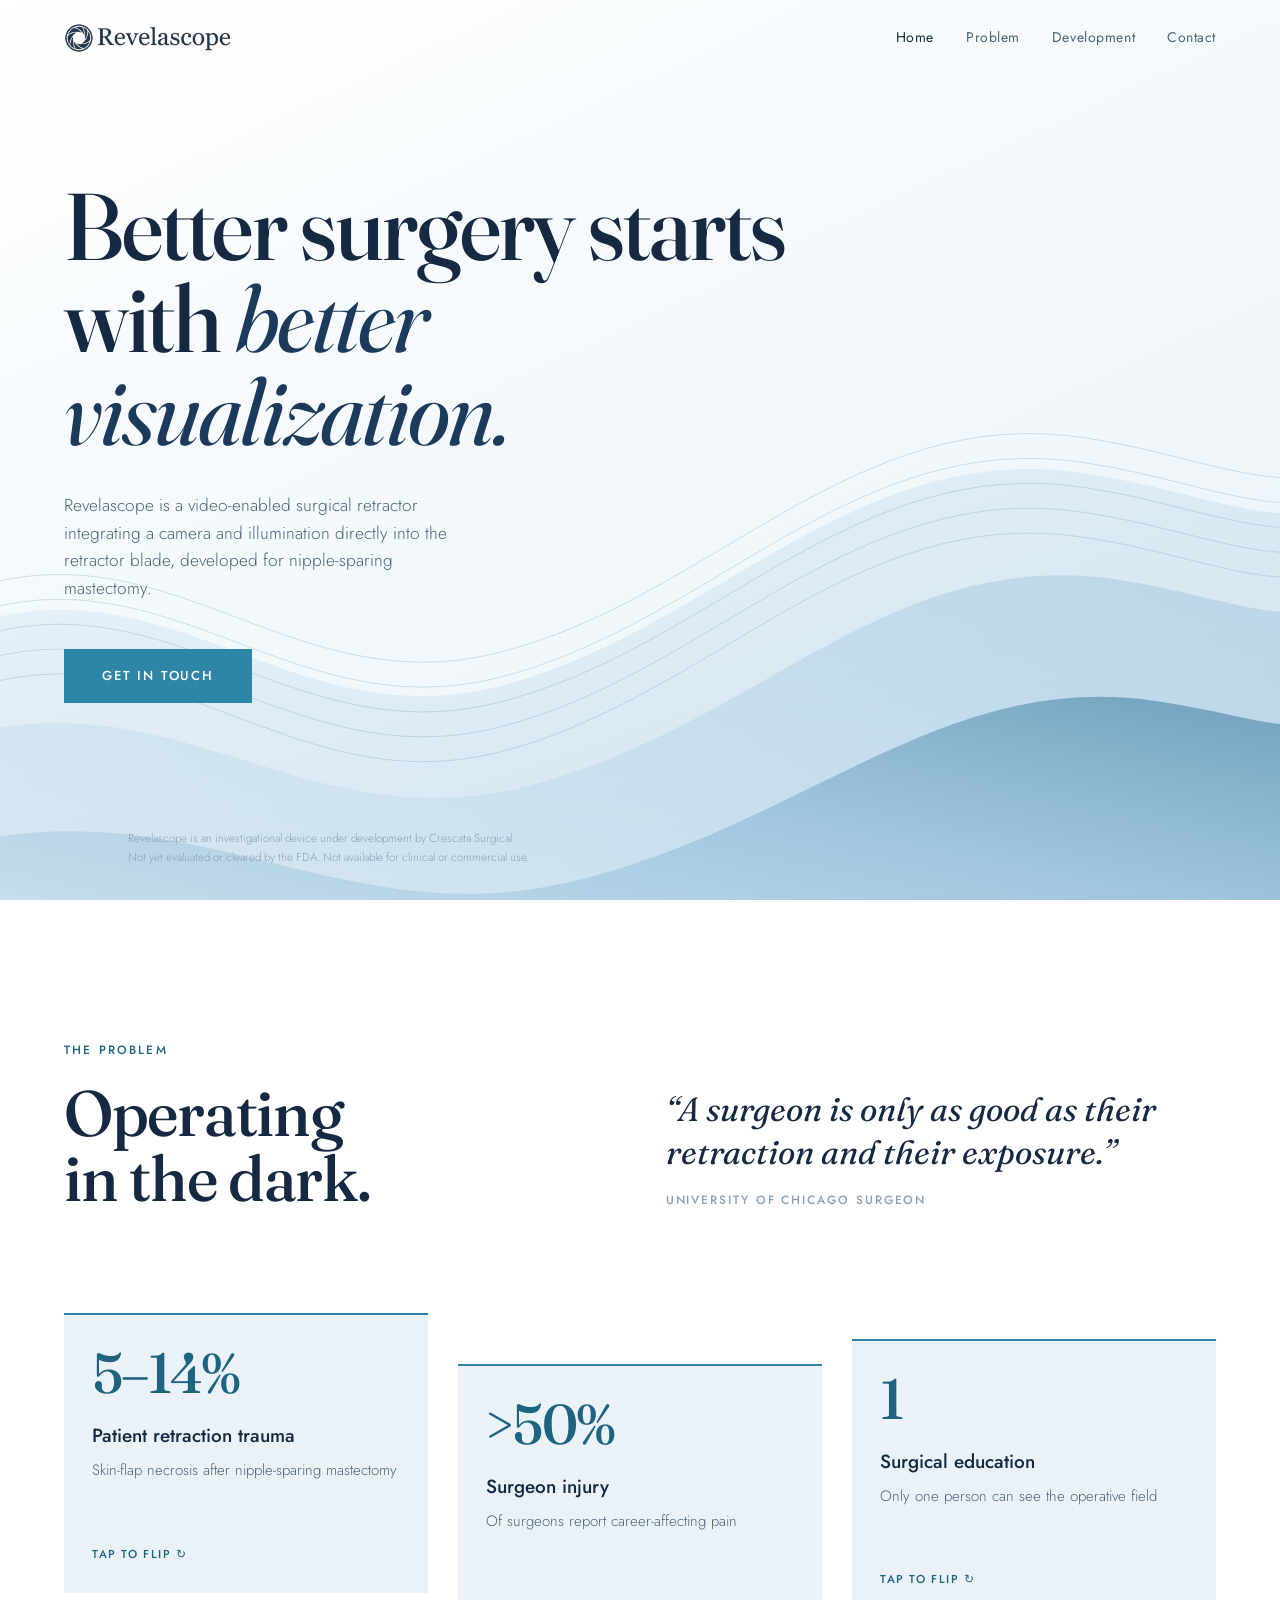
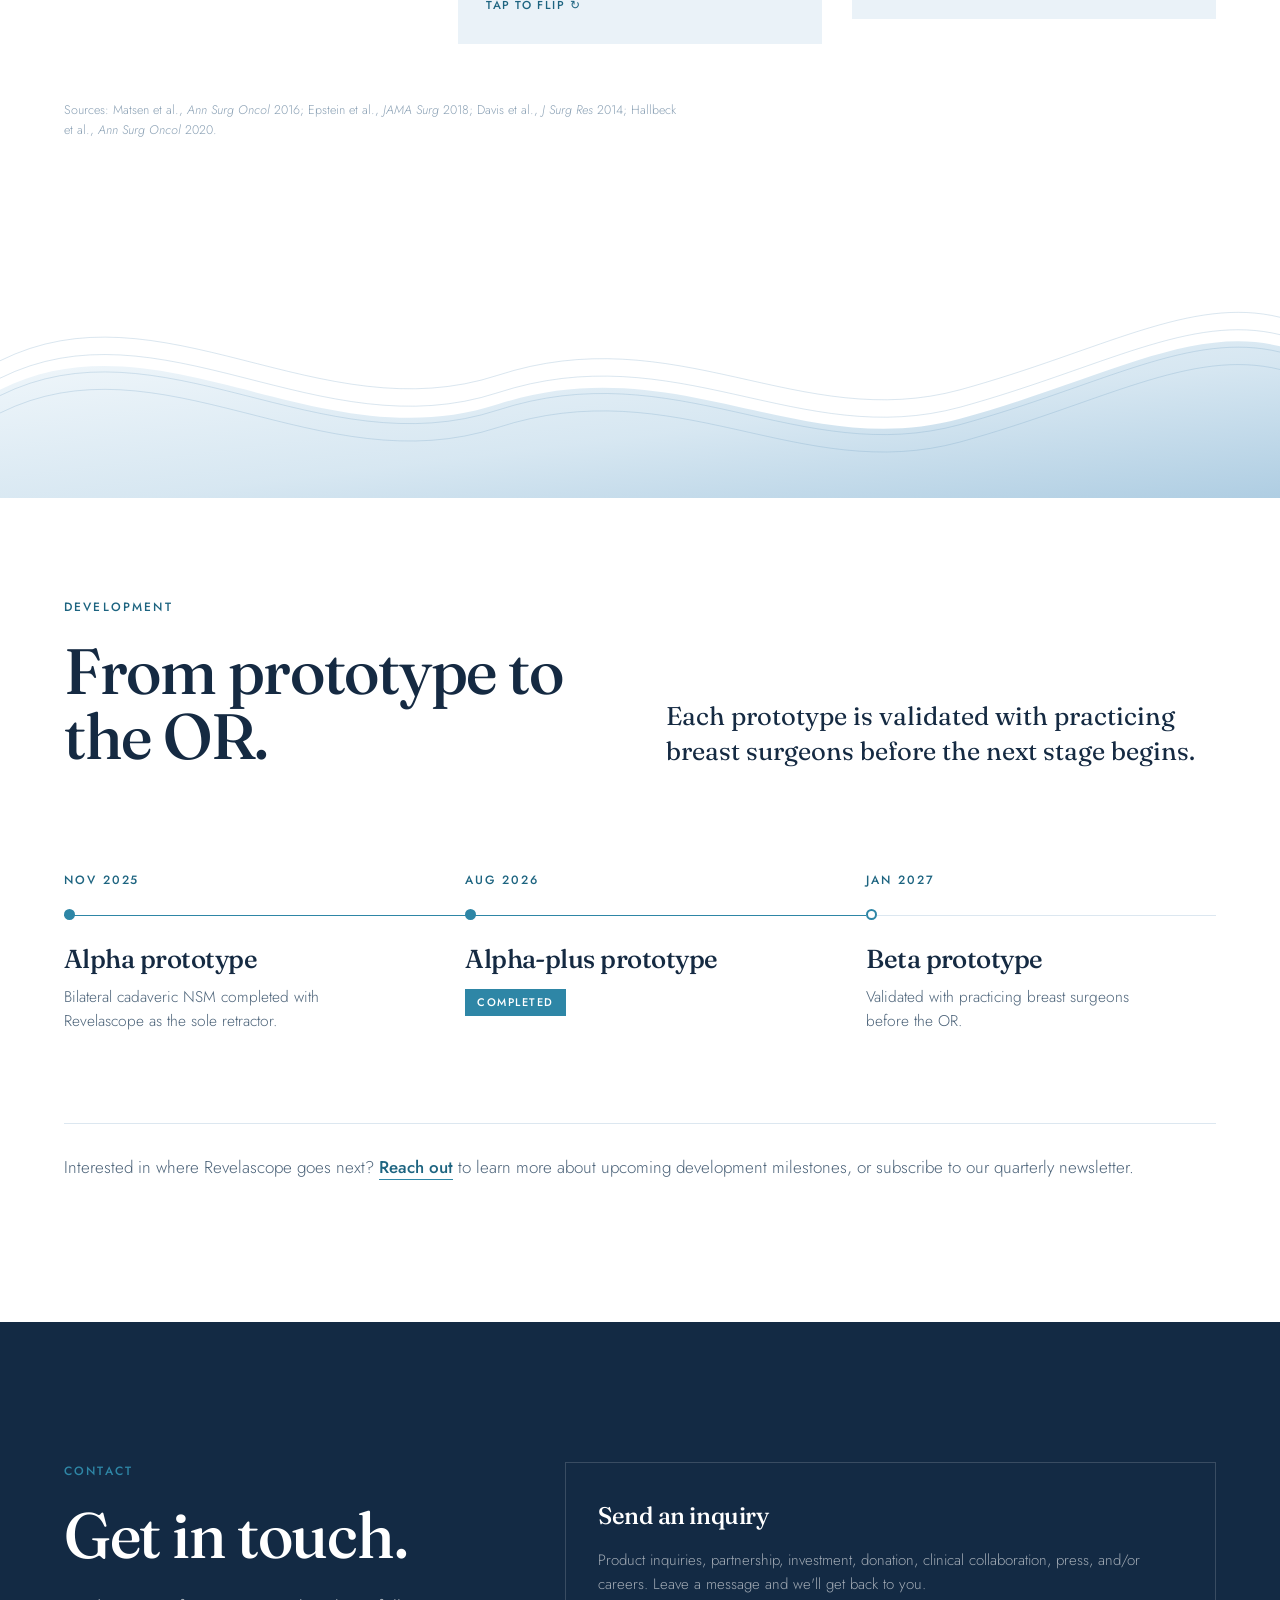
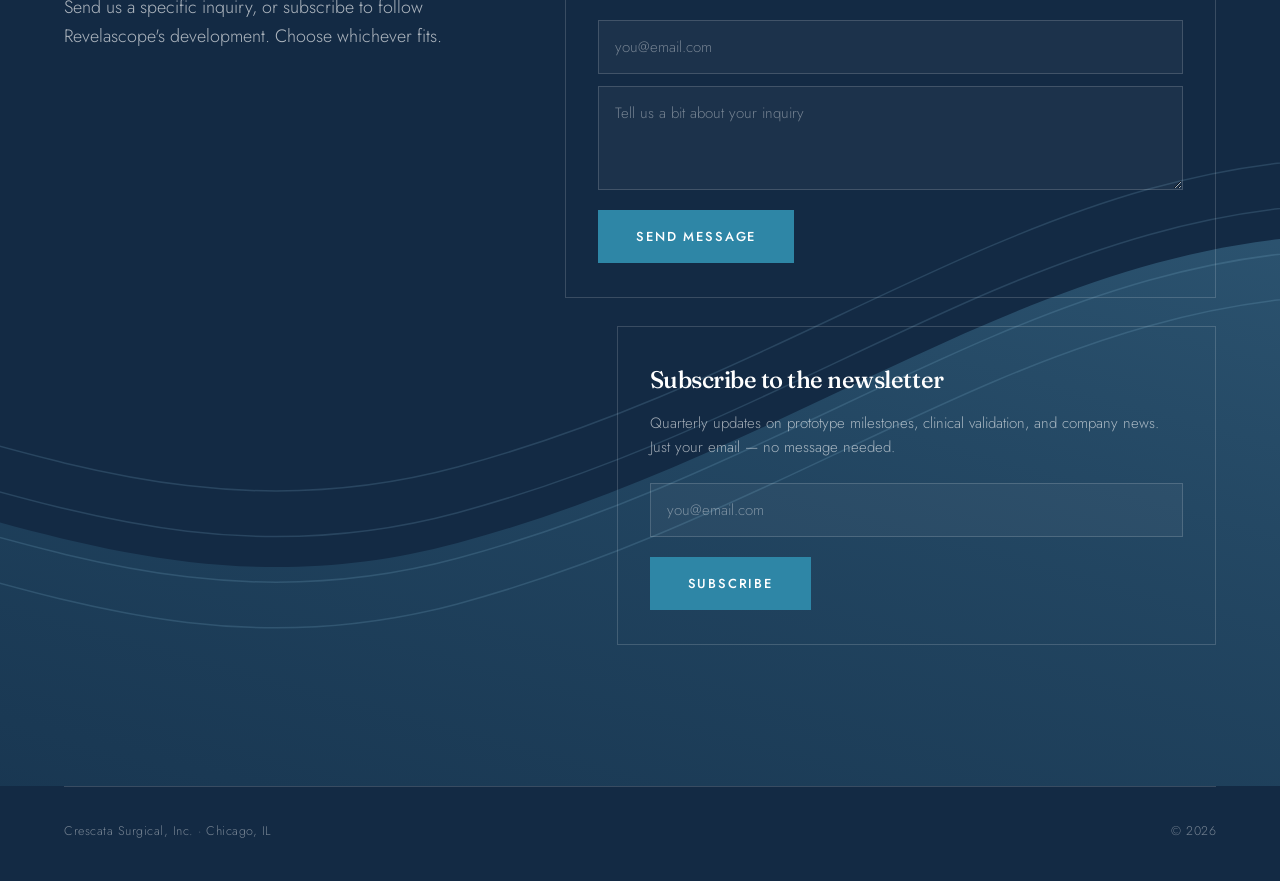
==== commit b60b8572: "Add files via upload" ====
--- a/index.html
+++ b/index.html
@@ -34,29 +34,33 @@
 <main>
 
   <section class="panel hero" id="home">
-    <svg class="wave wave-hero" viewBox="0 0 1440 900" preserveAspectRatio="xMaxYMid slice" aria-hidden="true">
+    <svg class="wave wave-hero" viewBox="0 0 1440 900" preserveAspectRatio="xMidYMax slice" aria-hidden="true">
       <defs>
         <linearGradient id="gA" x1="0" y1="1" x2="1" y2="0">
-          <stop offset="0%" stop-color="#9FC3DE" stop-opacity=".0"/>
-          <stop offset="55%" stop-color="#7FB0D2" stop-opacity=".55"/>
-          <stop offset="100%" stop-color="#2E6F8E" stop-opacity=".75"/>
+          <stop offset="0%" stop-color="#A9CBE2" stop-opacity=".28"/>
+          <stop offset="55%" stop-color="#7DAFD1" stop-opacity=".5"/>
+          <stop offset="100%" stop-color="#3C7D9C" stop-opacity=".62"/>
         </linearGradient>
         <linearGradient id="gB" x1="0" y1="1" x2="1" y2="0">
-          <stop offset="0%" stop-color="#CFE2EF" stop-opacity=".0"/>
-          <stop offset="100%" stop-color="#8FBBD6" stop-opacity=".5"/>
+          <stop offset="0%" stop-color="#D9E9F4" stop-opacity=".5"/>
+          <stop offset="100%" stop-color="#96C0DA" stop-opacity=".45"/>
+        </linearGradient>
+        <linearGradient id="gB2" x1="0" y1="0" x2="1" y2="1">
+          <stop offset="0%" stop-color="#EAF3F9" stop-opacity=".9"/>
+          <stop offset="100%" stop-color="#BBD8EA" stop-opacity=".55"/>
         </linearGradient>
       </defs>
-      <path d="M-40 760 C 300 700, 520 540, 820 470 C 1080 410, 1290 330, 1480 150 L1480 900 L-40 900 Z" fill="url(#gA)"/>
-      <path d="M-40 850 C 320 800, 600 660, 900 600 C 1160 548, 1330 470, 1480 330 L1480 900 L-40 900 Z" fill="url(#gB)"/>
-      <g fill="none" stroke="#5E93B4" stroke-opacity=".42">
-        <path d="M-40 700 C 320 640, 560 470, 880 400 C 1130 345, 1320 260, 1480 90"/>
-        <path d="M-40 726 C 320 666, 566 498, 886 428 C 1136 373, 1326 288, 1480 118"/>
-        <path d="M-40 752 C 320 692, 572 526, 892 456 C 1142 401, 1332 316, 1480 146"/>
-        <path d="M-40 778 C 320 718, 578 554, 898 484 C 1148 429, 1338 344, 1480 174"/>
+      <path d="M-60 600 C 180 500, 320 720, 560 660 C 800 600, 960 380, 1220 420 C 1340 438, 1420 480, 1500 460 L1500 960 L-60 960 Z" fill="url(#gB2)"/>
+      <path d="M-60 720 C 200 640, 340 840, 600 770 C 860 700, 1000 500, 1260 540 C 1370 557, 1430 590, 1500 570 L1500 960 L-60 960 Z" fill="url(#gB)"/>
+      <path d="M-60 840 C 220 770, 380 940, 640 880 C 900 820, 1060 640, 1300 676 C 1400 691, 1440 712, 1500 700 L1500 960 L-60 960 Z" fill="url(#gA)"/>
+      <g fill="none" stroke="#5E93B4" stroke-opacity=".3">
+        <path d="M-60 560 C 180 460, 320 682, 560 622 C 800 562, 960 340, 1220 380 C 1340 398, 1420 440, 1500 420"/>
+        <path d="M-60 588 C 180 488, 320 710, 560 650 C 800 590, 960 368, 1220 408 C 1340 426, 1420 468, 1500 448"/>
+        <path d="M-60 616 C 180 516, 320 738, 560 678 C 800 618, 960 396, 1220 436 C 1340 454, 1420 496, 1500 476"/>
+        <path d="M-60 644 C 180 544, 320 766, 560 706 C 800 646, 960 424, 1220 464 C 1340 482, 1420 524, 1500 504"/>
+        <path d="M-60 672 C 180 572, 320 794, 560 734 C 800 674, 960 452, 1220 492 C 1340 510, 1420 552, 1500 532"/>
       </g>
-    </svg>
-    <div class="hero-text">
-      <p class="eyebrow reveal">Crescata Surgical</p>
+    </svg>    <div class="hero-text">
       <h1 class="reveal">Better surgery starts with <em>better visualization.</em></h1>
       <p class="sub reveal">Revelascope is a video-enabled surgical retractor integrating a camera and illumination directly into the retractor blade, developed for nipple-sparing mastectomy.</p>
       <p class="reveal"><a class="btn" href="#contact">Get in touch</a></p>
@@ -67,7 +71,7 @@
   <section class="panel problem" id="problem">
     <div class="grid">
       <div class="col-head">
-        <p class="eyebrow reveal">01 — The problem</p>
+        <p class="eyebrow reveal">The problem</p>
         <h2 class="reveal">Operating<br>in the dark.</h2>
       </div>
 
@@ -125,25 +129,25 @@
   </section>
 
   <section class="panel plan" id="plan">
-    <svg class="wave wave-band" viewBox="0 0 1440 260" preserveAspectRatio="none" aria-hidden="true">
+    <svg class="wave wave-band" viewBox="0 0 1440 300" preserveAspectRatio="none" aria-hidden="true">
       <defs>
         <linearGradient id="gC" x1="0" y1="0" x2="1" y2="1">
-          <stop offset="0%" stop-color="#E7F0F7"/>
-          <stop offset="60%" stop-color="#BFD8E9"/>
-          <stop offset="100%" stop-color="#7FAECC"/>
+          <stop offset="0%" stop-color="#EDF5FA"/>
+          <stop offset="55%" stop-color="#C6DDEC"/>
+          <stop offset="100%" stop-color="#8CB8D6"/>
         </linearGradient>
       </defs>
-      <path d="M0 150 C 260 60, 520 210, 780 150 C 1020 96, 1230 30, 1440 60 L1440 260 L0 260 Z" fill="url(#gC)" opacity=".75"/>
-      <g fill="none" stroke="#6E9FC0" stroke-opacity=".38">
-        <path d="M0 120 C 260 34, 520 184, 780 122 C 1020 66, 1230 4, 1440 32"/>
-        <path d="M0 140 C 260 54, 520 204, 780 142 C 1020 86, 1230 24, 1440 52"/>
-        <path d="M0 160 C 260 74, 520 224, 780 162 C 1020 106, 1230 44, 1440 72"/>
+      <path d="M0 150 C 180 40, 360 250, 560 170 C 760 90, 900 250, 1080 190 C 1240 136, 1340 60, 1440 90 L1440 300 L0 300 Z" fill="url(#gC)" opacity=".7"/>
+      <g fill="none" stroke="#6E9FC0" stroke-opacity=".32">
+        <path d="M0 110 C 180 0, 360 210, 560 130 C 760 50, 900 210, 1080 150 C 1240 96, 1340 20, 1440 50"/>
+        <path d="M0 134 C 180 24, 360 234, 560 154 C 760 74, 900 234, 1080 174 C 1240 120, 1340 44, 1440 74"/>
+        <path d="M0 158 C 180 48, 360 258, 560 178 C 760 98, 900 258, 1080 198 C 1240 144, 1340 68, 1440 98"/>
+        <path d="M0 182 C 180 72, 360 282, 560 202 C 760 122, 900 282, 1080 222 C 1240 168, 1340 92, 1440 122"/>
       </g>
     </svg>
-
     <div class="grid plan-grid">
       <div class="col-head">
-        <p class="eyebrow reveal">02 — Development</p>
+        <p class="eyebrow reveal">Development</p>
         <h2 class="reveal">From prototype to the&nbsp;OR.</h2>
       </div>
       <p class="plan-highlight reveal">Each prototype is validated with practicing breast surgeons before the next stage begins.</p>
@@ -180,23 +184,23 @@
   </section>
 
   <section class="panel contact" id="contact">
-    <svg class="wave wave-contact" viewBox="0 0 1440 640" preserveAspectRatio="xMidYMid slice" aria-hidden="true">
+    <svg class="wave wave-contact" viewBox="0 0 1440 700" preserveAspectRatio="xMidYMax slice" aria-hidden="true">
       <defs>
         <linearGradient id="gD" x1="0" y1="1" x2="1" y2="0">
-          <stop offset="0%" stop-color="#2E6F8E" stop-opacity=".0"/>
-          <stop offset="100%" stop-color="#4E93B4" stop-opacity=".45"/>
+          <stop offset="0%" stop-color="#2E6F8E" stop-opacity=".12"/>
+          <stop offset="100%" stop-color="#5A9DBE" stop-opacity=".4"/>
         </linearGradient>
       </defs>
-      <path d="M-40 520 C 320 470, 600 340, 900 280 C 1150 230, 1330 150, 1480 20 L1480 640 L-40 640 Z" fill="url(#gD)"/>
-      <g fill="none" stroke="#8CC2DC" stroke-opacity=".22">
-        <path d="M-40 470 C 320 420, 600 292, 900 232 C 1150 182, 1330 104, 1480 -20"/>
-        <path d="M-40 500 C 320 450, 600 322, 900 262 C 1150 212, 1330 134, 1480 10"/>
-        <path d="M-40 530 C 320 480, 600 352, 900 292 C 1150 242, 1330 164, 1480 40"/>
+      <path d="M-60 500 C 180 420, 340 610, 600 540 C 860 470, 1020 300, 1280 344 C 1380 360, 1440 388, 1500 372 L1500 760 L-60 760 Z" fill="url(#gD)"/>
+      <g fill="none" stroke="#8CC2DC" stroke-opacity=".18">
+        <path d="M-60 450 C 180 370, 340 560, 600 490 C 860 420, 1020 250, 1280 294 C 1380 310, 1440 338, 1500 322"/>
+        <path d="M-60 480 C 180 400, 340 590, 600 520 C 860 450, 1020 280, 1280 324 C 1380 340, 1440 368, 1500 352"/>
+        <path d="M-60 510 C 180 430, 340 620, 600 550 C 860 480, 1020 310, 1280 354 C 1380 370, 1440 398, 1500 382"/>
+        <path d="M-60 540 C 180 460, 340 650, 600 580 C 860 510, 1020 340, 1280 384 C 1380 400, 1440 428, 1500 412"/>
       </g>
-    </svg>
-    <div class="grid contact-grid">
+    </svg>    <div class="grid contact-grid">
       <div class="col-head">
-        <p class="eyebrow reveal">03 — Contact</p>
+        <p class="eyebrow reveal">Contact</p>
         <h2 class="reveal">Get in touch.</h2>
         <p class="sub reveal">Send us a specific inquiry, or subscribe to follow Revelascope&#39;s development. Choose whichever fits.</p>
       </div>
--- a/style.css
+++ b/style.css
@@ -46,7 +46,7 @@
   margin:0;
   font-variation-settings:"SOFT" 0, "WONK" 0;
 }
-h1{font-size:clamp(44px, 6vw, 92px); line-height:1.0;}
+h1{font-size:clamp(46px, 7.4vw, 116px); line-height:.98;}
 h1 em{font-style:italic; font-weight:400;}
 h2{font-size:clamp(38px, 5vw, 72px); line-height:1.02;}
 .eyebrow{
@@ -113,13 +113,13 @@
 }
 /* Flowing artwork */
 .wave{position:absolute; pointer-events:none;}
-.wave-hero{top:0; right:0; bottom:0; width:66%; height:100%;}
+.wave-hero{left:0; right:0; bottom:0; width:100%; height:78%;}
 
 .hero-text{grid-column:1 / 9; grid-row:1; position:relative; z-index:2;}
-.hero h1{color:var(--text); max-width:16ch;}
+.hero h1{color:var(--text); max-width:14ch;}
 .hero h1 em{color:var(--ink-2);}
 .hero .eyebrow{color:var(--signal-ink);}
-.hero .sub{margin:30px 0 42px; color:var(--slate); max-width:46ch;}
+.hero .sub{margin:34px 0 46px; color:var(--slate); max-width:42ch; font-size:clamp(16px,1.35vw,18px);}
 .hero .btn{margin:0;}
 .hero-disclaimer{
   position:absolute; left:var(--pad); bottom:34px;
@@ -295,7 +295,7 @@
 }
 @media (max-width:860px){
   .hero{display:block; min-height:0; padding-bottom:88px;}
-  .wave-hero{top:auto; bottom:0; width:100%; height:58%; opacity:.65;}
+  .wave-hero{top:auto; bottom:0; width:100%; height:52%; opacity:.7;}
   .hero-disclaimer{position:static; margin-top:44px;}
   .flip-cards, .htimeline, .contact-cols{grid-template-columns:1fr;}
   .flip{height:250px;}
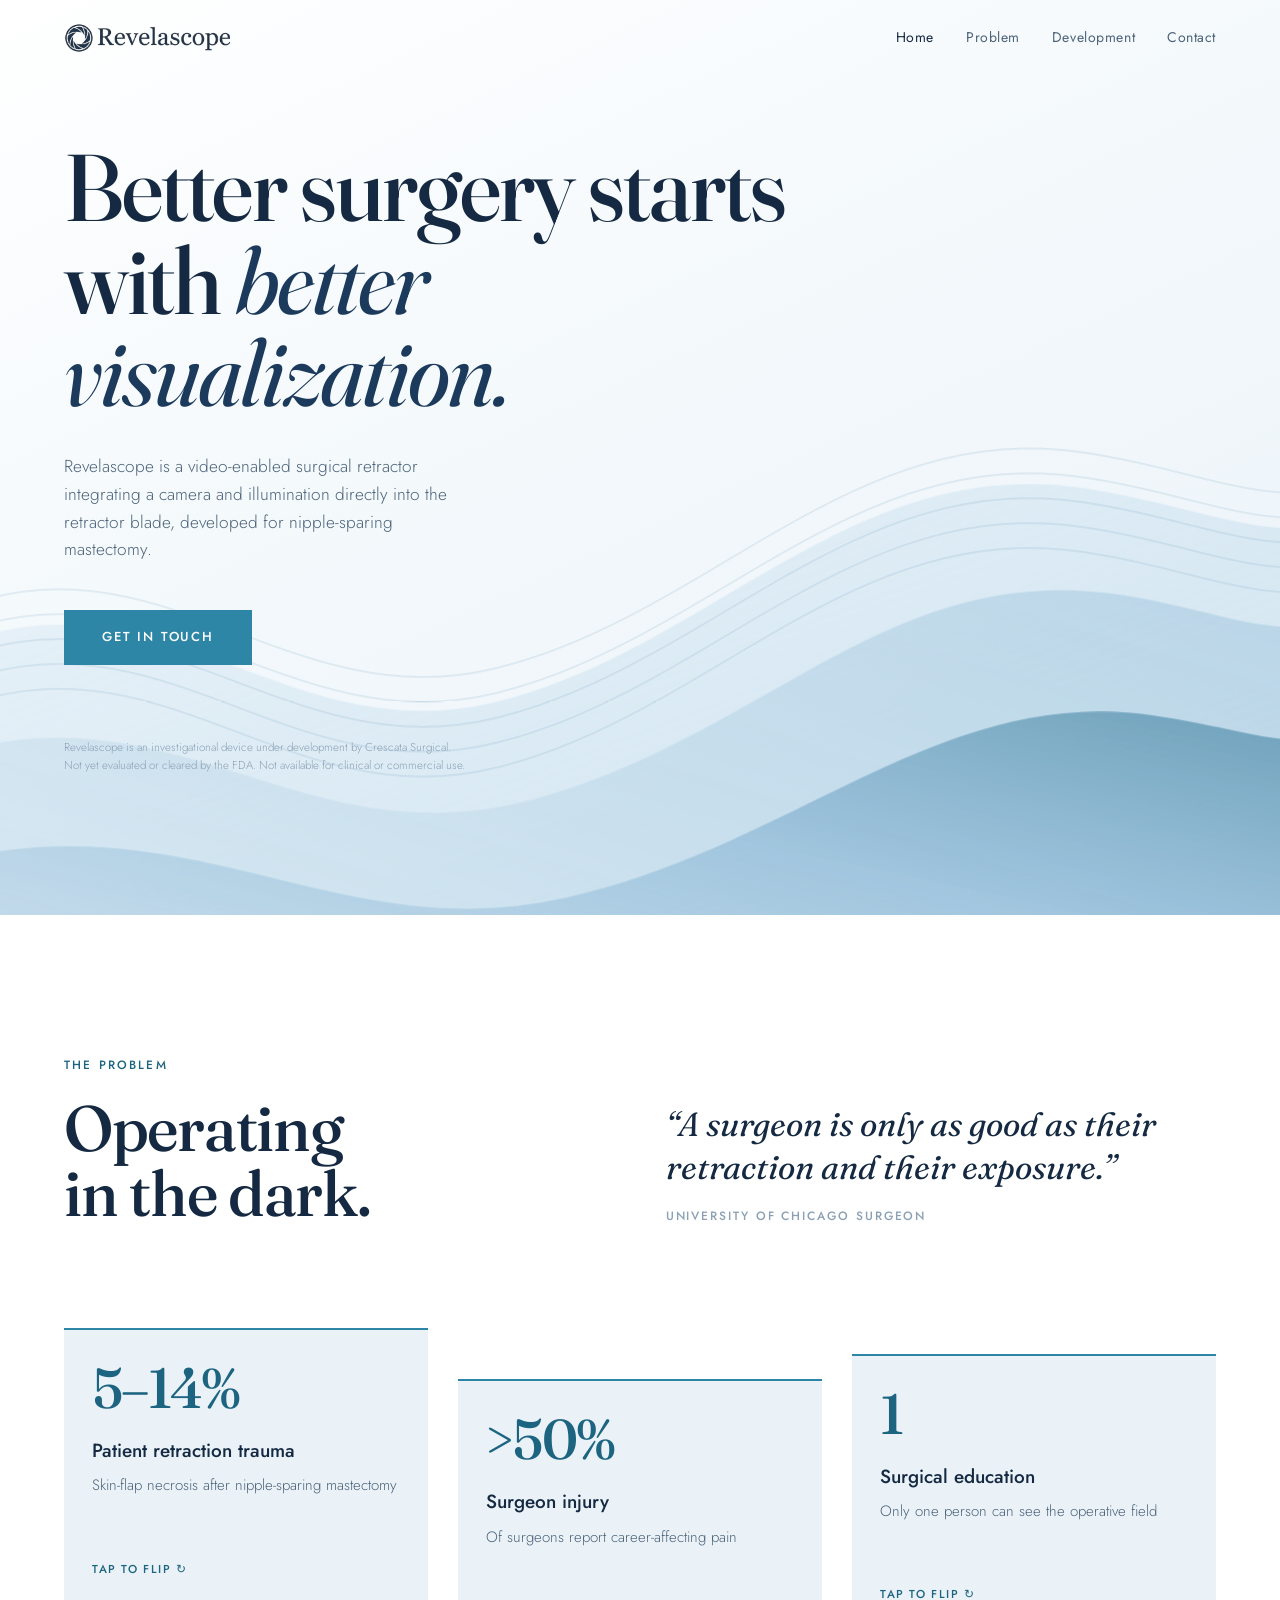
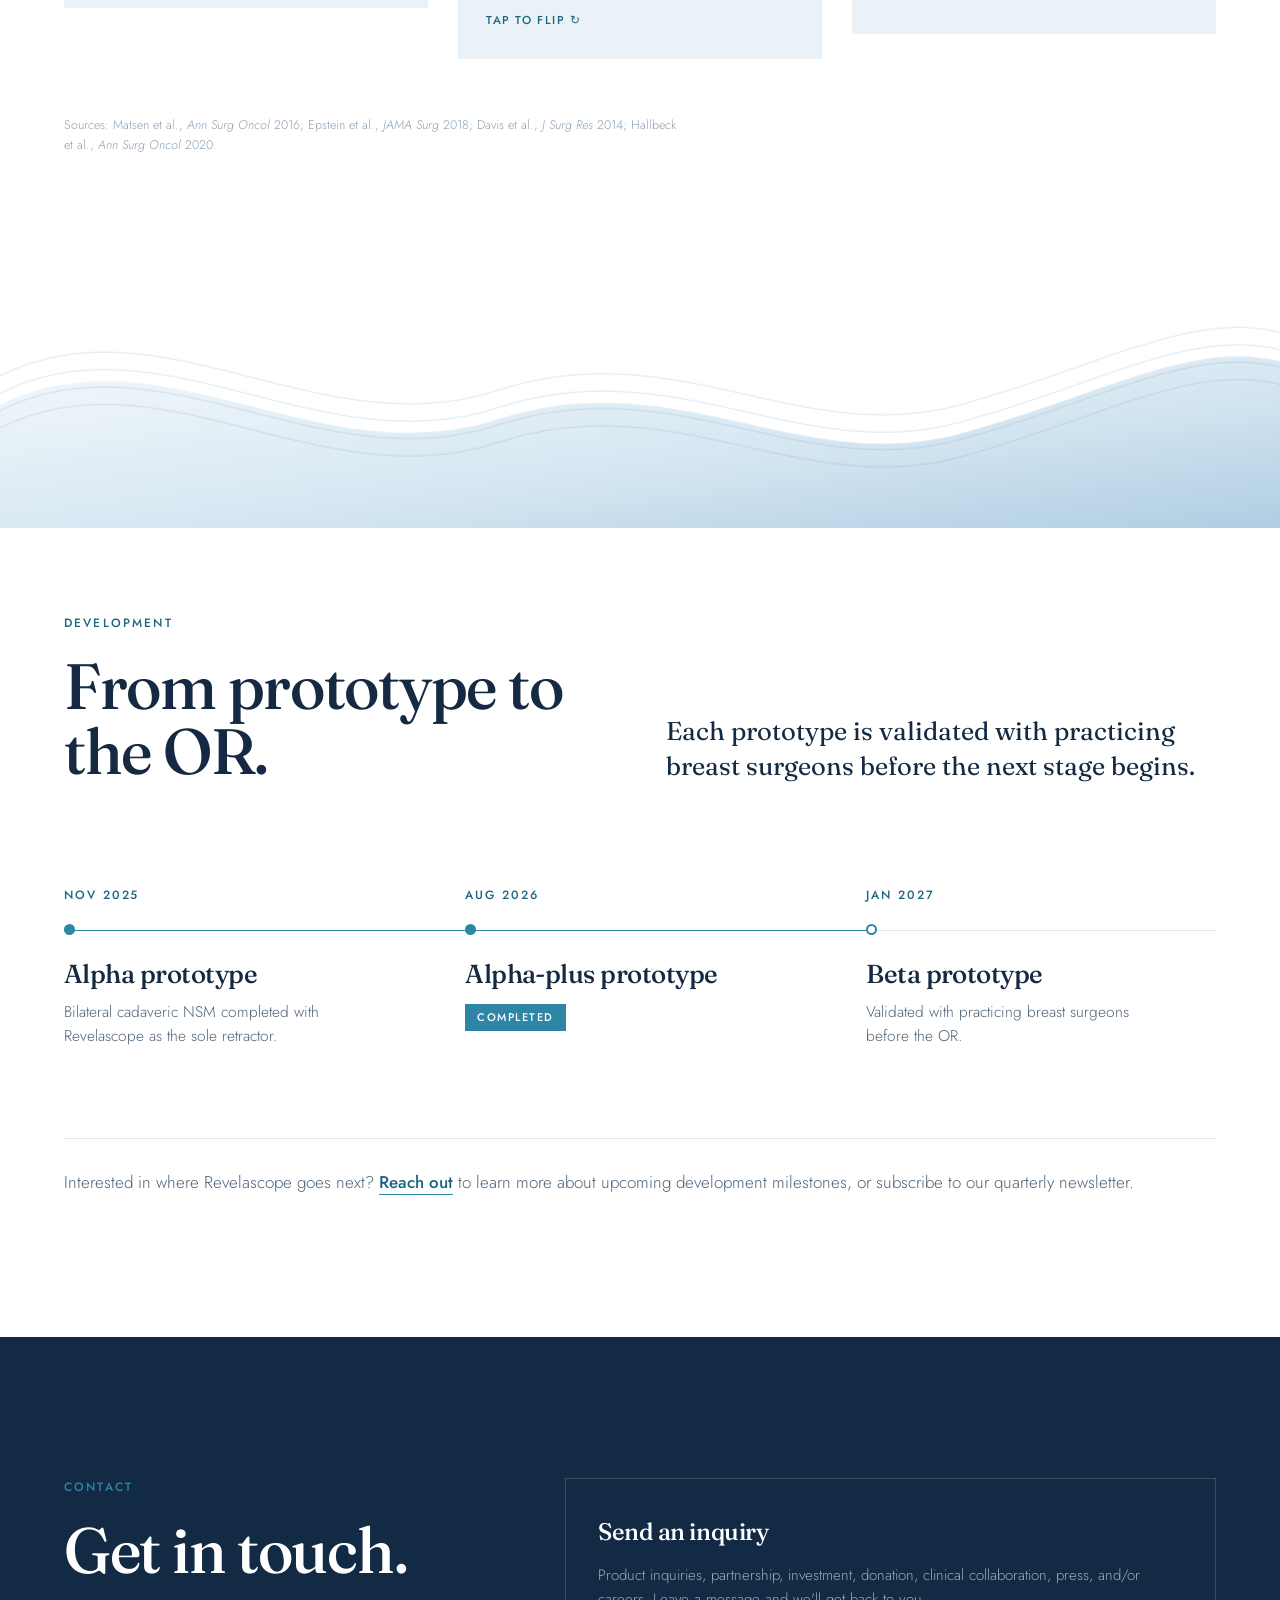
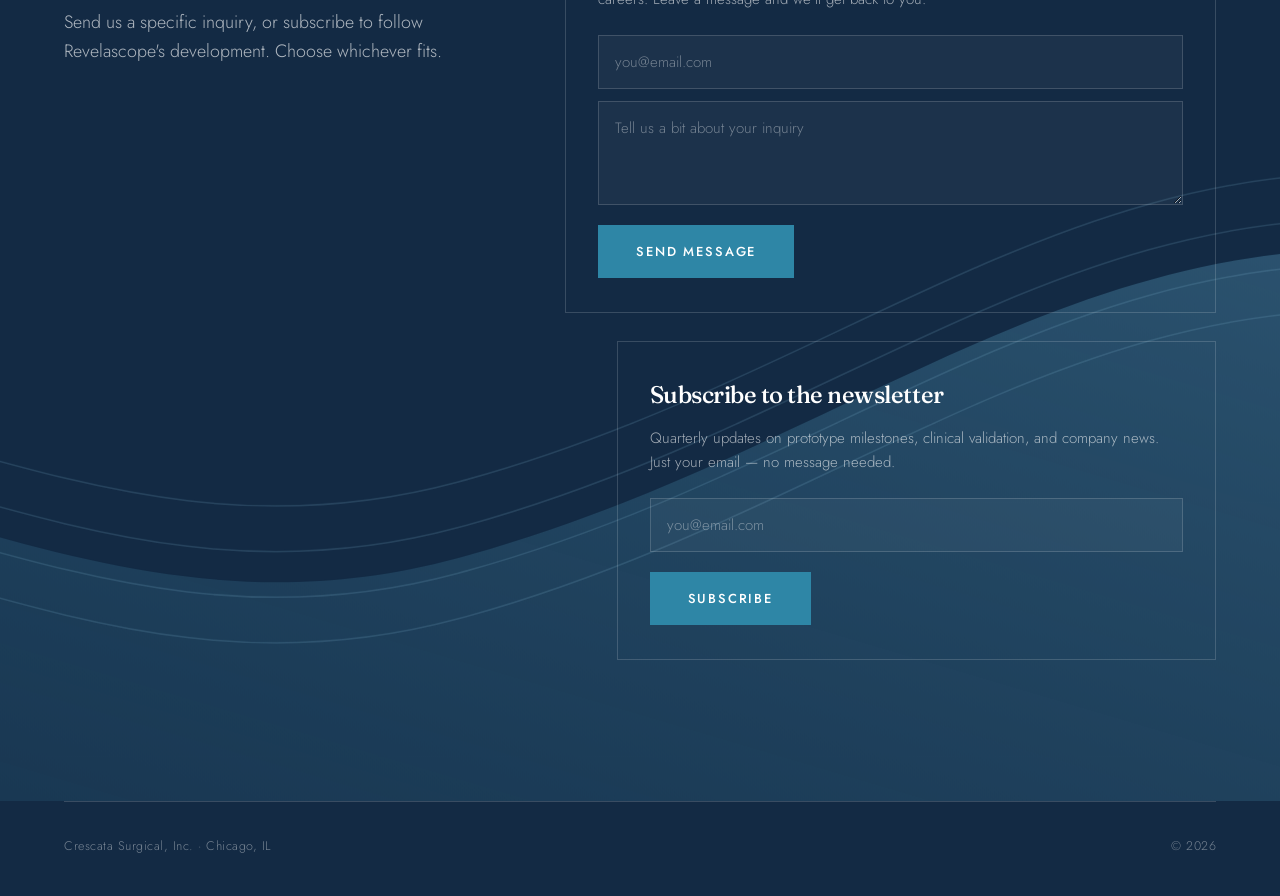
==== commit 701a5332: "Add files via upload" ====
--- a/index.html
+++ b/index.html
@@ -50,10 +50,10 @@
           <stop offset="100%" stop-color="#BBD8EA" stop-opacity=".55"/>
         </linearGradient>
       </defs>
-      <path d="M-60 600 C 180 500, 320 720, 560 660 C 800 600, 960 380, 1220 420 C 1340 438, 1420 480, 1500 460 L1500 960 L-60 960 Z" fill="url(#gB2)"/>
-      <path d="M-60 720 C 200 640, 340 840, 600 770 C 860 700, 1000 500, 1260 540 C 1370 557, 1430 590, 1500 570 L1500 960 L-60 960 Z" fill="url(#gB)"/>
-      <path d="M-60 840 C 220 770, 380 940, 640 880 C 900 820, 1060 640, 1300 676 C 1400 691, 1440 712, 1500 700 L1500 960 L-60 960 Z" fill="url(#gA)"/>
-      <g fill="none" stroke="#5E93B4" stroke-opacity=".3">
+      <g class="drift d1"><path d="M-60 600 C 180 500, 320 720, 560 660 C 800 600, 960 380, 1220 420 C 1340 438, 1420 480, 1500 460 L1500 1000 L-60 1000 Z" fill="url(#gB2)"/></g>
+      <g class="drift d2"><path d="M-60 720 C 200 640, 340 840, 600 770 C 860 700, 1000 500, 1260 540 C 1370 557, 1430 590, 1500 570 L1500 1000 L-60 1000 Z" fill="url(#gB)"/></g>
+      <g class="drift d3"><path d="M-60 840 C 220 770, 380 940, 640 880 C 900 820, 1060 640, 1300 676 C 1400 691, 1440 712, 1500 700 L1500 1000 L-60 1000 Z" fill="url(#gA)"/></g>
+      <g class="drift d4" fill="none" stroke="#5E93B4" stroke-opacity=".3">
         <path d="M-60 560 C 180 460, 320 682, 560 622 C 800 562, 960 340, 1220 380 C 1340 398, 1420 440, 1500 420"/>
         <path d="M-60 588 C 180 488, 320 710, 560 650 C 800 590, 960 368, 1220 408 C 1340 426, 1420 468, 1500 448"/>
         <path d="M-60 616 C 180 516, 320 738, 560 678 C 800 618, 960 396, 1220 436 C 1340 454, 1420 496, 1500 476"/>
@@ -137,8 +137,8 @@
           <stop offset="100%" stop-color="#8CB8D6"/>
         </linearGradient>
       </defs>
-      <path d="M0 150 C 180 40, 360 250, 560 170 C 760 90, 900 250, 1080 190 C 1240 136, 1340 60, 1440 90 L1440 300 L0 300 Z" fill="url(#gC)" opacity=".7"/>
-      <g fill="none" stroke="#6E9FC0" stroke-opacity=".32">
+      <g class="drift d2"><path d="M0 150 C 180 40, 360 250, 560 170 C 760 90, 900 250, 1080 190 C 1240 136, 1340 60, 1440 90 L1440 320 L0 320 Z" fill="url(#gC)" opacity=".7"/></g>
+      <g class="drift d4" fill="none" stroke="#6E9FC0" stroke-opacity=".32">
         <path d="M0 110 C 180 0, 360 210, 560 130 C 760 50, 900 210, 1080 150 C 1240 96, 1340 20, 1440 50"/>
         <path d="M0 134 C 180 24, 360 234, 560 154 C 760 74, 900 234, 1080 174 C 1240 120, 1340 44, 1440 74"/>
         <path d="M0 158 C 180 48, 360 258, 560 178 C 760 98, 900 258, 1080 198 C 1240 144, 1340 68, 1440 98"/>
@@ -191,8 +191,8 @@
           <stop offset="100%" stop-color="#5A9DBE" stop-opacity=".4"/>
         </linearGradient>
       </defs>
-      <path d="M-60 500 C 180 420, 340 610, 600 540 C 860 470, 1020 300, 1280 344 C 1380 360, 1440 388, 1500 372 L1500 760 L-60 760 Z" fill="url(#gD)"/>
-      <g fill="none" stroke="#8CC2DC" stroke-opacity=".18">
+      <g class="drift d3"><path d="M-60 500 C 180 420, 340 610, 600 540 C 860 470, 1020 300, 1280 344 C 1380 360, 1440 388, 1500 372 L1500 800 L-60 800 Z" fill="url(#gD)"/></g>
+      <g class="drift d1" fill="none" stroke="#8CC2DC" stroke-opacity=".18">
         <path d="M-60 450 C 180 370, 340 560, 600 490 C 860 420, 1020 250, 1280 294 C 1380 310, 1440 338, 1500 322"/>
         <path d="M-60 480 C 180 400, 340 590, 600 520 C 860 450, 1020 280, 1280 324 C 1380 340, 1440 368, 1500 352"/>
         <path d="M-60 510 C 180 430, 340 620, 600 550 C 860 480, 1020 310, 1280 354 C 1380 370, 1440 398, 1500 382"/>
--- a/style.css
+++ b/style.css
@@ -35,6 +35,7 @@
 @media (prefers-reduced-motion: reduce){
   html{scroll-behavior:auto;}
   .reveal{opacity:1; transform:none; transition:none;}
+  .drift{animation:none;}
   .flip-inner{transition:none;}
 }
 
@@ -108,11 +109,28 @@
   display:grid;
   grid-template-columns:repeat(12, 1fr);
   align-items:center;
-  padding:calc(var(--nav-h) + 48px) var(--pad) 104px;
+  padding:calc(var(--nav-h) + 40px) var(--pad) 72px;
   overflow:hidden;
 }
-/* Flowing artwork */
-.wave{position:absolute; pointer-events:none;}
+/* Flowing artwork — slow, living motion */
+.wave{position:absolute; pointer-events:none; overflow:visible;}
+.drift{will-change:transform; transform-box:view-box; transform-origin:center;}
+.d1{animation:drift-a 26s ease-in-out infinite alternate;}
+.d2{animation:drift-b 32s ease-in-out infinite alternate;}
+.d3{animation:drift-a 38s ease-in-out infinite alternate reverse;}
+.d4{animation:drift-c 44s ease-in-out infinite alternate;}
+@keyframes drift-a{
+  from{transform:translate3d(-2.2%, 1.2%, 0) scale(1.02);}
+  to  {transform:translate3d(2.4%, -1.4%, 0) scale(1.05);}
+}
+@keyframes drift-b{
+  from{transform:translate3d(2%, -1%, 0) scale(1.04);}
+  to  {transform:translate3d(-2.6%, 1.6%, 0) scale(1.01);}
+}
+@keyframes drift-c{
+  from{transform:translate3d(-3%, .6%, 0);}
+  to  {transform:translate3d(3%, -1.2%, 0);}
+}
 .wave-hero{left:0; right:0; bottom:0; width:100%; height:78%;}
 
 .hero-text{grid-column:1 / 9; grid-row:1; position:relative; z-index:2;}
@@ -121,13 +139,7 @@
 .hero .eyebrow{color:var(--signal-ink);}
 .hero .sub{margin:34px 0 46px; color:var(--slate); max-width:42ch; font-size:clamp(16px,1.35vw,18px);}
 .hero .btn{margin:0;}
-.hero-disclaimer{
-  position:absolute; left:var(--pad); bottom:34px;
-  grid-column:1 / 7;
-  margin:0;
-  color:var(--mute);
-  z-index:2;
-}
+.hero-disclaimer{position:relative; z-index:2; grid-column:1 / 8; margin:56px 0 0;}
 
 /* ---------- Shared asymmetric grid ---------- */
 .panel{padding:clamp(80px, 11vw, 150px) var(--pad); scroll-margin-top:var(--nav-h);}
@@ -296,7 +308,7 @@
 @media (max-width:860px){
   .hero{display:block; min-height:0; padding-bottom:88px;}
   .wave-hero{top:auto; bottom:0; width:100%; height:52%; opacity:.7;}
-  .hero-disclaimer{position:static; margin-top:44px;}
+  .hero-disclaimer{margin-top:44px;}
   .flip-cards, .htimeline, .contact-cols{grid-template-columns:1fr;}
   .flip{height:250px;}
   .flip:nth-child(2), .flip:nth-child(3), .htl-item:nth-child(2){margin-top:0; padding-top:0;}
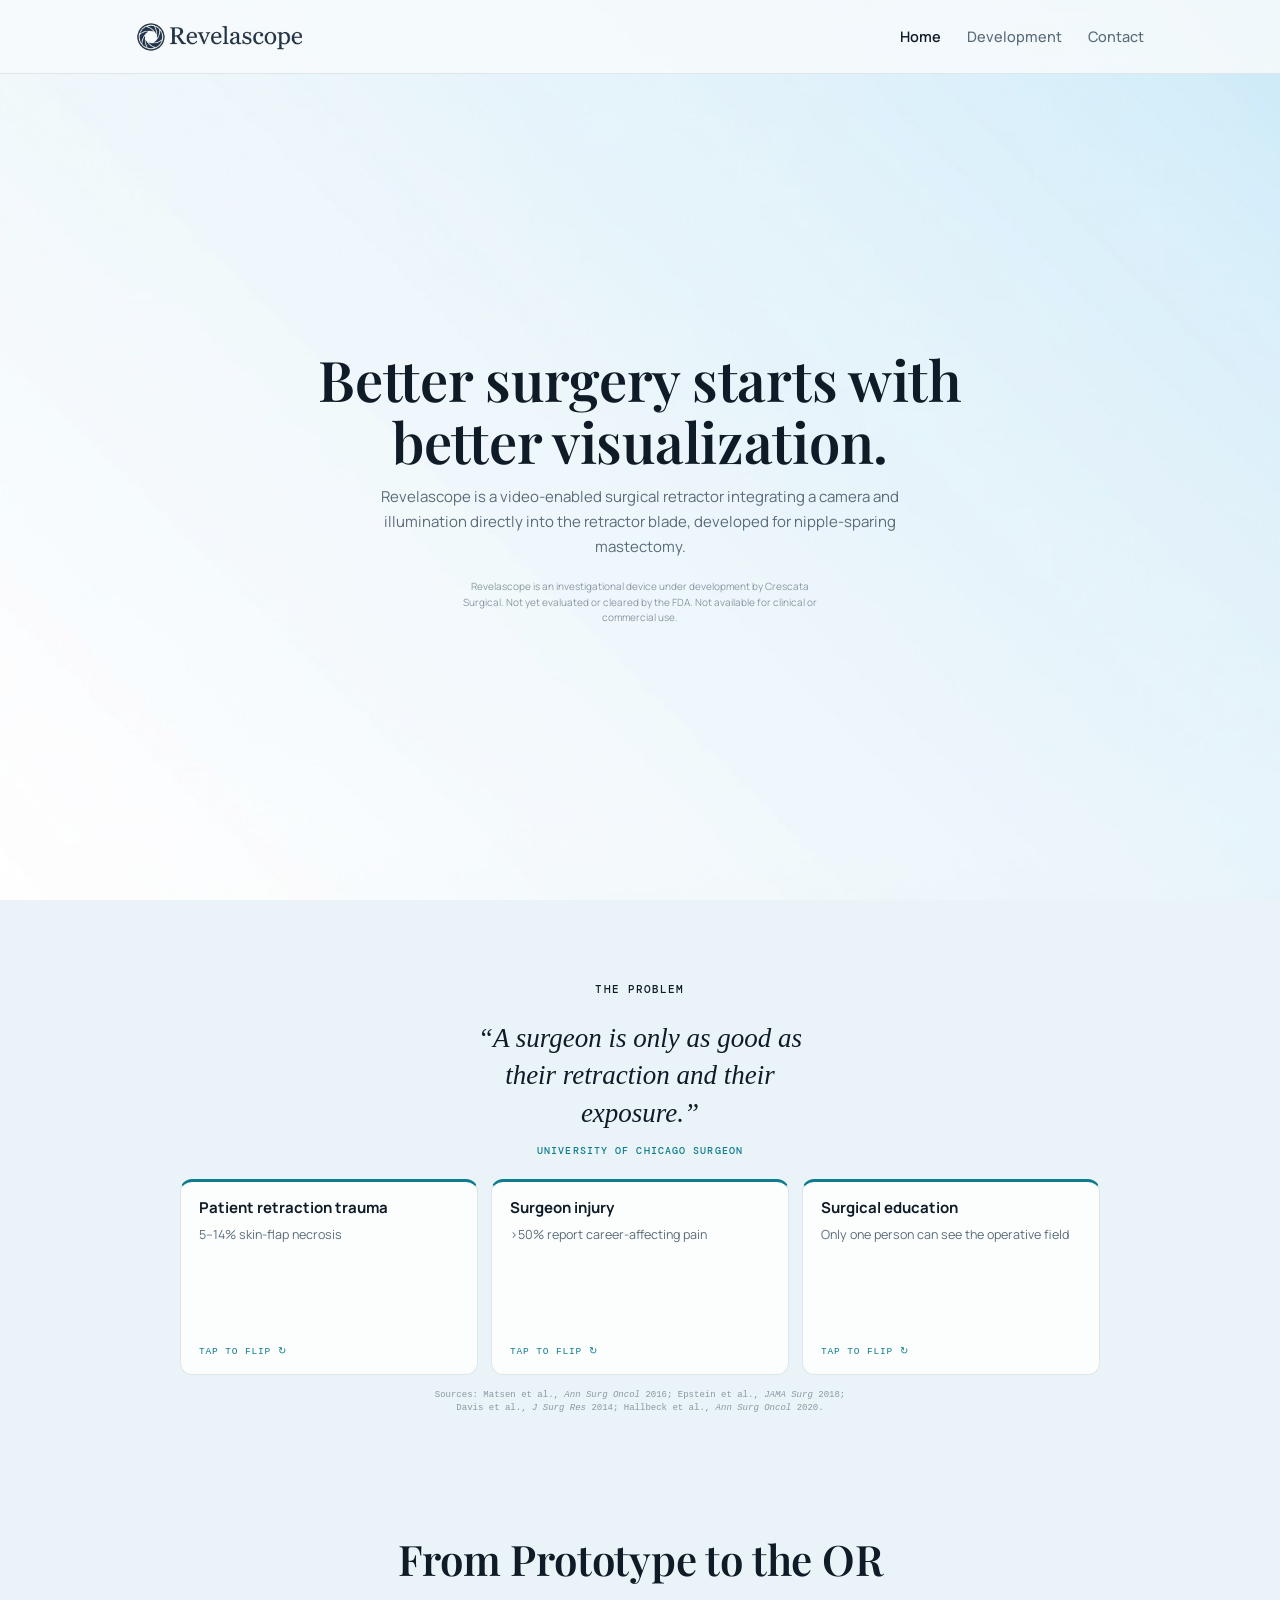
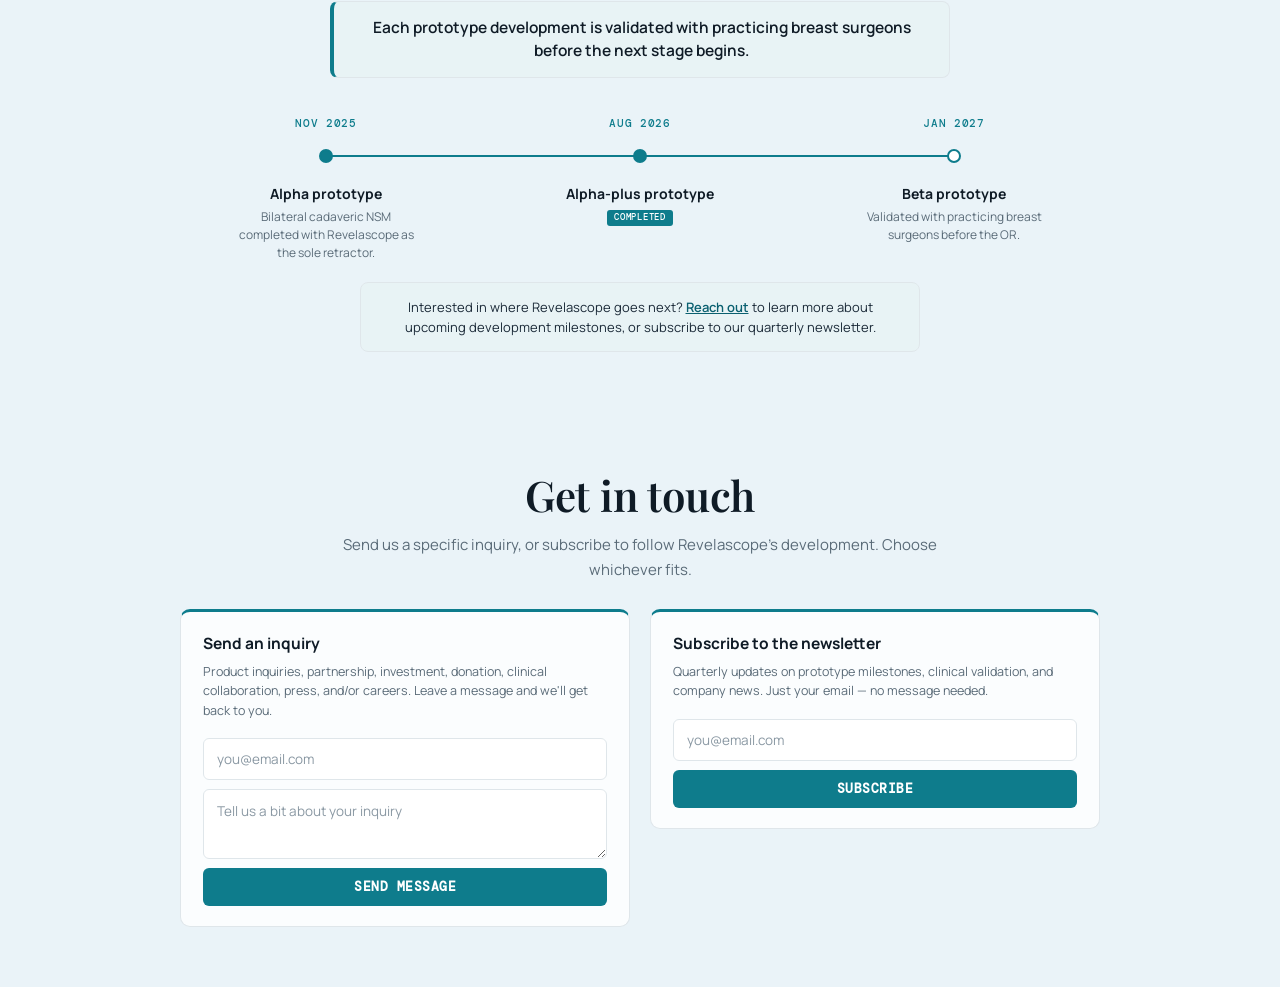
==== commit cce12479: "Add files via upload" ====
--- a/index.html
+++ b/index.html
@@ -3,27 +3,25 @@
 <head>
 <meta charset="UTF-8">
 <meta name="viewport" content="width=device-width, initial-scale=1.0">
-<title>Revelascope — video-enabled surgical retraction</title>
-<meta name="description" content="Revelascope is a video-enabled surgical retractor integrating a camera and illumination directly into the retractor blade, developed for nipple-sparing mastectomy.">
+<title>Revelascope</title>
+<meta name="description" content="Better surgery starts with better visualization. Revelascope is a video-enabled surgical retractor integrating a camera and illumination directly into the retractor blade, developed for nipple-sparing mastectomy.">
 <meta name="color-scheme" content="light">
 <link rel="icon" href="logo.png">
-<meta property="og:title" content="Revelascope — video-enabled surgical retraction">
-<meta property="og:description" content="A video-enabled surgical retractor integrating a camera and illumination directly into the retractor blade, developed for nipple-sparing mastectomy.">
-<meta property="og:type" content="website">
 <link rel="preconnect" href="https://fonts.googleapis.com">
 <link rel="preconnect" href="https://fonts.gstatic.com" crossorigin>
-<link href="https://fonts.googleapis.com/css2?family=Fraunces:opsz,wght@9..144,400;9..144,500;9..144,600&family=Jost:wght@300;400;500;600&display=swap" rel="stylesheet">
+<link href="https://fonts.googleapis.com/css2?family=DM+Mono:wght@400;500&family=Manrope:wght@400;500;600;700;800&family=Playfair+Display:ital,wght@0,500;0,600;0,700;1,400;1,500;1,600&display=swap" rel="stylesheet">
 <link rel="stylesheet" href="style.css">
 </head>
 <body>
 
-<div class="sticky-top" id="topnav">
+<div class="bg-layer" aria-hidden="true"></div>
+
+<div class="sticky-top">
   <header class="site">
     <div class="navbar">
       <a class="logo-link" href="#home"><img src="logo.png" alt="Revelascope"></a>
       <nav class="links">
         <a href="#home" aria-current="page">Home</a>
-        <a href="#problem">Problem</a>
         <a href="#plan">Development</a>
         <a href="#contact">Contact</a>
       </nav>
@@ -33,180 +31,112 @@
 
 <main>
 
-  <section class="panel hero" id="home">
-    <svg class="wave wave-hero" viewBox="0 0 1440 900" preserveAspectRatio="xMidYMax slice" aria-hidden="true">
-      <defs>
-        <linearGradient id="gA" x1="0" y1="1" x2="1" y2="0">
-          <stop offset="0%" stop-color="#A9CBE2" stop-opacity=".28"/>
-          <stop offset="55%" stop-color="#7DAFD1" stop-opacity=".5"/>
-          <stop offset="100%" stop-color="#3C7D9C" stop-opacity=".62"/>
-        </linearGradient>
-        <linearGradient id="gB" x1="0" y1="1" x2="1" y2="0">
-          <stop offset="0%" stop-color="#D9E9F4" stop-opacity=".5"/>
-          <stop offset="100%" stop-color="#96C0DA" stop-opacity=".45"/>
-        </linearGradient>
-        <linearGradient id="gB2" x1="0" y1="0" x2="1" y2="1">
-          <stop offset="0%" stop-color="#EAF3F9" stop-opacity=".9"/>
-          <stop offset="100%" stop-color="#BBD8EA" stop-opacity=".55"/>
-        </linearGradient>
-      </defs>
-      <g class="drift d1"><path d="M-60 600 C 180 500, 320 720, 560 660 C 800 600, 960 380, 1220 420 C 1340 438, 1420 480, 1500 460 L1500 1000 L-60 1000 Z" fill="url(#gB2)"/></g>
-      <g class="drift d2"><path d="M-60 720 C 200 640, 340 840, 600 770 C 860 700, 1000 500, 1260 540 C 1370 557, 1430 590, 1500 570 L1500 1000 L-60 1000 Z" fill="url(#gB)"/></g>
-      <g class="drift d3"><path d="M-60 840 C 220 770, 380 940, 640 880 C 900 820, 1060 640, 1300 676 C 1400 691, 1440 712, 1500 700 L1500 1000 L-60 1000 Z" fill="url(#gA)"/></g>
-      <g class="drift d4" fill="none" stroke="#5E93B4" stroke-opacity=".3">
-        <path d="M-60 560 C 180 460, 320 682, 560 622 C 800 562, 960 340, 1220 380 C 1340 398, 1420 440, 1500 420"/>
-        <path d="M-60 588 C 180 488, 320 710, 560 650 C 800 590, 960 368, 1220 408 C 1340 426, 1420 468, 1500 448"/>
-        <path d="M-60 616 C 180 516, 320 738, 560 678 C 800 618, 960 396, 1220 436 C 1340 454, 1420 496, 1500 476"/>
-        <path d="M-60 644 C 180 544, 320 766, 560 706 C 800 646, 960 424, 1220 464 C 1340 482, 1420 524, 1500 504"/>
-        <path d="M-60 672 C 180 572, 320 794, 560 734 C 800 674, 960 452, 1220 492 C 1340 510, 1420 552, 1500 532"/>
-      </g>
-    </svg>    <div class="hero-text">
-      <h1 class="reveal">Better surgery starts with <em>better visualization.</em></h1>
-      <p class="sub reveal">Revelascope is a video-enabled surgical retractor integrating a camera and illumination directly into the retractor blade, developed for nipple-sparing mastectomy.</p>
-      <p class="reveal"><a class="btn" href="#contact">Get in touch</a></p>
-    </div>
-    <p class="disclaimer hero-disclaimer">Revelascope is an investigational device under development by Crescata Surgical. Not yet evaluated or cleared by the FDA. Not available for clinical or commercial use.</p>
-  </section>
-
-  <section class="panel problem" id="problem">
-    <div class="grid">
-      <div class="col-head">
-        <p class="eyebrow reveal">The problem</p>
-        <h2 class="reveal">Operating<br>in the dark.</h2>
-      </div>
-
-      <figure class="quote reveal">
+  <section class="panel" id="home">
+    <div class="inner narrow">
+      <h1 class="hero">Better surgery starts with better visualization.</h1>
+      <p class="sub">Revelascope is a video-enabled surgical retractor integrating a camera and illumination directly into the retractor blade, developed for nipple-sparing mastectomy.</p>
+      <p class="disclaimer">Revelascope is an investigational device under development by Crescata Surgical. Not yet evaluated or cleared by the FDA. Not available for clinical or commercial use.</p>
+    </div>
+  </section>
+
+  <section class="panel" id="problem">
+    <div class="inner">
+      <p class="lead-in">The Problem</p>
+
+      <figure class="quote">
         <blockquote>A surgeon is only as good as their retraction and their exposure.</blockquote>
         <cite>University of Chicago Surgeon</cite>
       </figure>
-    </div>
-
-    <div class="flip-cards">
-      <div class="flip reveal" role="button" tabindex="0" aria-pressed="false" aria-label="Patient retraction trauma — flip for detail">
-        <div class="flip-inner">
-          <div class="flip-face flip-front">
-            <span class="flip-num">5&ndash;14%</span>
-            <span class="flip-title">Patient retraction trauma</span>
-            <span class="flip-teaser">Skin-flap necrosis after nipple-sparing mastectomy</span>
-            <span class="flip-cue">Tap to flip &#8635;</span>
-          </div>
-          <div class="flip-face flip-back">
-            <p>In order for the surgeon to achieve direct line-of-sight visualization, an assistant holds sustained tension on the skin flap. This forceful retraction is a recognized driver of skin flap and NAC necrosis, leading to post-operative complications.</p>
+
+      <div class="flip-cards">
+        <div class="flip" role="button" tabindex="0" aria-pressed="false" aria-label="Patient retraction trauma — flip for detail">
+          <div class="flip-inner">
+            <div class="flip-face flip-front">
+              <span class="flip-title">Patient retraction trauma</span>
+              <span class="flip-teaser">5&ndash;14% skin-flap necrosis</span>
+              <span class="flip-cue">Tap to flip &#8635;</span>
+            </div>
+            <div class="flip-face flip-back">
+              <p>In order for the surgeon to achieve direct line-of-sight visualization, an assistant holds sustained tension on the skin flap. This forceful retraction is a recognized driver of skin flap and NAC necrosis, leading to post-operative complications.</p>
+            </div>
+          </div>
+        </div>
+
+        <div class="flip" role="button" tabindex="0" aria-pressed="false" aria-label="Surgeon injury — flip for detail">
+          <div class="flip-inner">
+            <div class="flip-face flip-front">
+              <span class="flip-title">Surgeon injury</span>
+              <span class="flip-teaser">&gt;50% report career-affecting pain</span>
+              <span class="flip-cue">Tap to flip &#8635;</span>
+            </div>
+            <div class="flip-face flip-back">
+              <p>Dissecting with direct line-of-sight visualization forces non-anatomic and painful operating posture. Over the course of a surgical career, the cumulative physical strain causes chronic injury and early attrition.</p>
+            </div>
+          </div>
+        </div>
+
+        <div class="flip" role="button" tabindex="0" aria-pressed="false" aria-label="Surgical education — flip for detail">
+          <div class="flip-inner">
+            <div class="flip-face flip-front">
+              <span class="flip-title">Surgical education</span>
+              <span class="flip-teaser">Only one person can see the operative field</span>
+              <span class="flip-cue">Tap to flip &#8635;</span>
+            </div>
+            <div class="flip-face flip-back">
+              <p>The dissection happens through a small incision in a deep, dark cavity, so only the operating surgeon has a line of sight. Residents and fellows can&#39;t see what the attending sees, which makes the procedure difficult to teach and slow to learn.</p>
+            </div>
           </div>
         </div>
       </div>
 
-      <div class="flip reveal" role="button" tabindex="0" aria-pressed="false" aria-label="Surgeon injury — flip for detail">
-        <div class="flip-inner">
-          <div class="flip-face flip-front">
-            <span class="flip-num">&gt;50%</span>
-            <span class="flip-title">Surgeon injury</span>
-            <span class="flip-teaser">Of surgeons report career-affecting pain</span>
-            <span class="flip-cue">Tap to flip &#8635;</span>
-          </div>
-          <div class="flip-face flip-back">
-            <p>Dissecting with direct line-of-sight visualization forces non-anatomic and painful operating posture. Over the course of a surgical career, the cumulative physical strain causes chronic injury and early attrition.</p>
+      <p class="footnote">Sources: Matsen et&nbsp;al., <em>Ann Surg Oncol</em> 2016; Epstein et&nbsp;al., <em>JAMA Surg</em> 2018; Davis et&nbsp;al., <em>J Surg Res</em> 2014; Hallbeck et&nbsp;al., <em>Ann Surg Oncol</em> 2020.</p>
+    </div>
+  </section>
+
+
+  <section class="panel" id="plan">
+    <div class="inner">
+      <h1 class="wide">From Prototype to the OR</h1>
+      <p class="plan-highlight">Each prototype development is validated with practicing breast surgeons before the next stage begins.</p>
+
+      <div class="htimeline">
+        <div class="htl-item done">
+          <span class="htl-date">Nov 2025</span>
+          <div class="htl-node"><span class="dot"></span></div>
+          <div class="htl-body">
+            <strong>Alpha prototype</strong>
+            <span>Bilateral cadaveric NSM completed with Revelascope as the sole retractor.</span>
+          </div>
+        </div>
+        <div class="htl-item done">
+          <span class="htl-date">Aug 2026</span>
+          <div class="htl-node"><span class="dot"></span></div>
+          <div class="htl-body">
+            <strong>Alpha-plus prototype</strong>
+            <span class="badge">Completed</span>
+          </div>
+        </div>
+        <div class="htl-item">
+          <span class="htl-date">Jan 2027</span>
+          <div class="htl-node"><span class="dot"></span></div>
+          <div class="htl-body">
+            <strong>Beta prototype</strong>
+            <span>Validated with practicing breast surgeons before the OR.</span>
           </div>
         </div>
       </div>
 
-      <div class="flip reveal" role="button" tabindex="0" aria-pressed="false" aria-label="Surgical education — flip for detail">
-        <div class="flip-inner">
-          <div class="flip-face flip-front">
-            <span class="flip-num">1</span>
-            <span class="flip-title">Surgical education</span>
-            <span class="flip-teaser">Only one person can see the operative field</span>
-            <span class="flip-cue">Tap to flip &#8635;</span>
-          </div>
-          <div class="flip-face flip-back">
-            <p>The dissection happens through a small incision in a deep, dark cavity, so only the operating surgeon has a line of sight. Residents and fellows can&#39;t see what the attending sees, which makes the procedure difficult to teach and slow to learn.</p>
-          </div>
-        </div>
-      </div>
-    </div>
-
-    <p class="footnote">Sources: Matsen et&nbsp;al., <em>Ann Surg Oncol</em> 2016; Epstein et&nbsp;al., <em>JAMA Surg</em> 2018; Davis et&nbsp;al., <em>J Surg Res</em> 2014; Hallbeck et&nbsp;al., <em>Ann Surg Oncol</em> 2020.</p>
-  </section>
-
-  <section class="panel plan" id="plan">
-    <svg class="wave wave-band" viewBox="0 0 1440 300" preserveAspectRatio="none" aria-hidden="true">
-      <defs>
-        <linearGradient id="gC" x1="0" y1="0" x2="1" y2="1">
-          <stop offset="0%" stop-color="#EDF5FA"/>
-          <stop offset="55%" stop-color="#C6DDEC"/>
-          <stop offset="100%" stop-color="#8CB8D6"/>
-        </linearGradient>
-      </defs>
-      <g class="drift d2"><path d="M0 150 C 180 40, 360 250, 560 170 C 760 90, 900 250, 1080 190 C 1240 136, 1340 60, 1440 90 L1440 320 L0 320 Z" fill="url(#gC)" opacity=".7"/></g>
-      <g class="drift d4" fill="none" stroke="#6E9FC0" stroke-opacity=".32">
-        <path d="M0 110 C 180 0, 360 210, 560 130 C 760 50, 900 210, 1080 150 C 1240 96, 1340 20, 1440 50"/>
-        <path d="M0 134 C 180 24, 360 234, 560 154 C 760 74, 900 234, 1080 174 C 1240 120, 1340 44, 1440 74"/>
-        <path d="M0 158 C 180 48, 360 258, 560 178 C 760 98, 900 258, 1080 198 C 1240 144, 1340 68, 1440 98"/>
-        <path d="M0 182 C 180 72, 360 282, 560 202 C 760 122, 900 282, 1080 222 C 1240 168, 1340 92, 1440 122"/>
-      </g>
-    </svg>
-    <div class="grid plan-grid">
-      <div class="col-head">
-        <p class="eyebrow reveal">Development</p>
-        <h2 class="reveal">From prototype to the&nbsp;OR.</h2>
-      </div>
-      <p class="plan-highlight reveal">Each prototype is validated with practicing breast surgeons before the next stage begins.</p>
-    </div>
-
-    <div class="htimeline">
-      <div class="htl-item done reveal">
-        <span class="htl-date">Nov 2025</span>
-        <div class="htl-node"><span class="dot"></span></div>
-        <div class="htl-body">
-          <strong>Alpha prototype</strong>
-          <span>Bilateral cadaveric NSM completed with Revelascope as the sole retractor.</span>
-        </div>
-      </div>
-      <div class="htl-item done reveal">
-        <span class="htl-date">Aug 2026</span>
-        <div class="htl-node"><span class="dot"></span></div>
-        <div class="htl-body">
-          <strong>Alpha-plus prototype</strong>
-          <span class="badge">Completed</span>
-        </div>
-      </div>
-      <div class="htl-item reveal">
-        <span class="htl-date">Jan 2027</span>
-        <div class="htl-node"><span class="dot"></span></div>
-        <div class="htl-body">
-          <strong>Beta prototype</strong>
-          <span>Validated with practicing breast surgeons before the OR.</span>
-        </div>
-      </div>
-    </div>
-
-    <p class="callout reveal">Interested in where Revelascope goes next? <a href="#contact">Reach out</a> to learn more about upcoming development milestones, or subscribe to our quarterly newsletter.</p>
-  </section>
-
-  <section class="panel contact" id="contact">
-    <svg class="wave wave-contact" viewBox="0 0 1440 700" preserveAspectRatio="xMidYMax slice" aria-hidden="true">
-      <defs>
-        <linearGradient id="gD" x1="0" y1="1" x2="1" y2="0">
-          <stop offset="0%" stop-color="#2E6F8E" stop-opacity=".12"/>
-          <stop offset="100%" stop-color="#5A9DBE" stop-opacity=".4"/>
-        </linearGradient>
-      </defs>
-      <g class="drift d3"><path d="M-60 500 C 180 420, 340 610, 600 540 C 860 470, 1020 300, 1280 344 C 1380 360, 1440 388, 1500 372 L1500 800 L-60 800 Z" fill="url(#gD)"/></g>
-      <g class="drift d1" fill="none" stroke="#8CC2DC" stroke-opacity=".18">
-        <path d="M-60 450 C 180 370, 340 560, 600 490 C 860 420, 1020 250, 1280 294 C 1380 310, 1440 338, 1500 322"/>
-        <path d="M-60 480 C 180 400, 340 590, 600 520 C 860 450, 1020 280, 1280 324 C 1380 340, 1440 368, 1500 352"/>
-        <path d="M-60 510 C 180 430, 340 620, 600 550 C 860 480, 1020 310, 1280 354 C 1380 370, 1440 398, 1500 382"/>
-        <path d="M-60 540 C 180 460, 340 650, 600 580 C 860 510, 1020 340, 1280 384 C 1380 400, 1440 428, 1500 412"/>
-      </g>
-    </svg>    <div class="grid contact-grid">
-      <div class="col-head">
-        <p class="eyebrow reveal">Contact</p>
-        <h2 class="reveal">Get in touch.</h2>
-        <p class="sub reveal">Send us a specific inquiry, or subscribe to follow Revelascope&#39;s development. Choose whichever fits.</p>
-      </div>
+      <p class="callout">Interested in where Revelascope goes next? <a href="#contact">Reach out</a> to learn more about upcoming development milestones, or subscribe to our quarterly newsletter.</p>
+    </div>
+  </section>
+
+  <section class="panel" id="contact">
+    <div class="inner">
+      <h1>Get in touch</h1>
+      <p class="sub">Send us a specific inquiry, or subscribe to follow Revelascope&#39;s development. Choose whichever fits.</p>
 
       <div class="contact-cols">
-        <div class="contact-col reveal">
+        <div class="contact-col">
           <h3 class="col-title">Send an inquiry</h3>
           <p class="col-desc">Product inquiries, partnership, investment, donation, clinical collaboration, press, and&#47;or careers. Leave a message and we&#39;ll get back to you.</p>
           <form id="interest-form" class="stack" name="revelascope-interest" method="POST" data-netlify="true" netlify-honeypot="bot-field">
@@ -219,7 +149,7 @@
           <p class="confirm" id="interest-confirm">Thanks &mdash; we&#39;ll be in touch.</p>
         </div>
 
-        <div class="contact-col reveal">
+        <div class="contact-col">
           <h3 class="col-title">Subscribe to the newsletter</h3>
           <p class="col-desc">Quarterly updates on prototype milestones, clinical validation, and company news. Just your email &mdash; no message needed.</p>
           <form id="news-form" class="stack" name="revelascope-newsletter" method="POST" data-netlify="true" netlify-honeypot="bot-field">
@@ -235,13 +165,6 @@
   </section>
 
 </main>
-
-<footer class="site-foot">
-  <div class="foot-inner">
-    <span>Crescata Surgical, Inc. &middot; Chicago, IL</span>
-    <span>&copy; 2026</span>
-  </div>
-</footer>
 
 <script>
   // Flip cards
@@ -270,35 +193,11 @@
   wire('interest-form','interest-confirm');
   wire('news-form','news-confirm');
 
-  // Nav: light type over the dark hero, solid bar after
-  var topnav = document.getElementById('topnav');
-  function navState(){ topnav.classList.toggle('over-hero', window.scrollY < 40); }
-  navState();
-  window.addEventListener('scroll', navState, {passive:true});
-
-  // Staggered reveals on scroll
-  var reduce = window.matchMedia('(prefers-reduced-motion: reduce)').matches;
-  var items = document.querySelectorAll('.reveal');
-  if(reduce){
-    items.forEach(function(el){ el.classList.add('shown'); });
-  } else {
-    var ro = new IntersectionObserver(function(entries){
-      var n = 0;
-      entries.forEach(function(en){
-        if(en.isIntersecting){
-          en.target.style.transitionDelay = (n++ * 90) + 'ms';
-          en.target.classList.add('shown');
-          ro.unobserve(en.target);
-        }
-      });
-    }, {rootMargin:'0px 0px -12% 0px', threshold:.15});
-    items.forEach(function(el){ ro.observe(el); });
-  }
-
-  // Scroll-spy
+  // Scroll-spy: highlight the tab for the section currently in view
   var navLinks = Array.prototype.slice.call(document.querySelectorAll('nav.links a'));
   var map = {};
   navLinks.forEach(function(a){ var id = a.getAttribute('href').slice(1); if(id) map[id] = a; });
+  map['problem'] = map['home']; // folded problem keeps Home active
   var obs = new IntersectionObserver(function(entries){
     entries.forEach(function(en){
       if(en.isIntersecting){
--- a/style.css
+++ b/style.css
@@ -1,324 +1,596 @@
 :root{
   color-scheme:only light;
-  --ink:#132A44;          /* brand navy */
-  --ink-2:#1B3A5C;
-  --paper:#FFFFFF;
-  --mist:#EAF2F8;         /* pale blue */
-  --text:#152A42;
-  --slate:#4C6379;
-  --mute:#8AA0B4;
-  --line:#DCE7F0;
-  --line-dark:rgba(255,255,255,.16);
-  --signal:#2E86A6;       /* brand blue accent */
-  --signal-ink:#1D6480;
-  --head:'Fraunces', 'Iowan Old Style', Georgia, serif;
-  --body:'Jost', 'Helvetica Neue', Arial, sans-serif;
-  --nav-h:76px;
-  --pad:clamp(20px, 5vw, 76px);
+  --bg:#FFFFFF;
+  --ink:#1B2A38;
+  --ink-deep:#0F1B26;
+  --slate:#5A6B78;
+  --mute:#8A98A3;
+  --line:#DFE6EA;
+  --panel:#F5F8F9;
+  --accent:#0E7C8C;
+  --accent-deep:#0A6070;
+  --accent-tint:#E8F3F5;
+  --display:'Playfair Display', Georgia, 'Times New Roman', serif;
+  --nav-h:74px;
 }
 *{box-sizing:border-box;}
-html{scroll-behavior:smooth; background:var(--paper);}
+html{background:#EAF3F8; scroll-behavior:smooth;}
 html,body{margin:0;}
 body{
-  background:var(--paper);
-  color:var(--text);
-  font-family:var(--body);
-  font-size:17px;
-  font-weight:400;
-  line-height:1.6;
+  background:transparent;
+  color:var(--ink);
+  font-family:'Manrope', -apple-system, 'Helvetica Neue', Arial, sans-serif;
   -webkit-font-smoothing:antialiased;
-}
-
-/* ---------- Reveals ---------- */
-.reveal{opacity:0; transform:translateY(18px); transition:opacity .7s cubic-bezier(.2,.7,.2,1), transform .7s cubic-bezier(.2,.7,.2,1);}
-.reveal.shown{opacity:1; transform:none;}
-@media (prefers-reduced-motion: reduce){
-  html{scroll-behavior:auto;}
-  .reveal{opacity:1; transform:none; transition:none;}
-  .drift{animation:none;}
-  .flip-inner{transition:none;}
-}
-
-/* ---------- Type ---------- */
-h1,h2,h3{
-  font-family:var(--head);
-  font-weight:500;
-  letter-spacing:-.02em;
-  margin:0;
-  font-variation-settings:"SOFT" 0, "WONK" 0;
-}
-h1{font-size:clamp(46px, 7.4vw, 116px); line-height:.98;}
-h1 em{font-style:italic; font-weight:400;}
-h2{font-size:clamp(38px, 5vw, 72px); line-height:1.02;}
-.eyebrow{
-  margin:0 0 20px;
-  font-size:12px; font-weight:500;
-  letter-spacing:.18em; text-transform:uppercase;
-  color:var(--signal-ink);
-}
-.sub{color:var(--slate); font-weight:300; font-size:clamp(16px, 1.4vw, 18.5px);}
-.footnote{
-  margin:56px 0 0; max-width:88ch;
-  font-size:12.5px; font-weight:300; line-height:1.6; color:var(--mute);
-}
-.disclaimer{font-size:11.5px; font-weight:300; line-height:1.6; color:var(--mute); max-width:58ch;}
-
-/* ---------- Nav ---------- */
-.sticky-top{position:fixed; top:0; left:0; right:0; z-index:30;}
+  -moz-osx-font-smoothing:grayscale;
+  text-rendering:optimizeLegibility;
+}
+.bg-layer{
+  position:fixed;
+  inset:0;
+  z-index:-1;
+  background:#EAF3F8 url('Revela_Background.jpg') center center / cover no-repeat;
+}
+
+/* Nav */
+/* Sticky header */
+.sticky-top{position:sticky; top:0; z-index:20;}
+
 header.site{
   height:var(--nav-h);
-  display:flex; align-items:center;
-  background:rgba(255,255,255,.9);
-  -webkit-backdrop-filter:blur(10px); backdrop-filter:blur(10px);
   border-bottom:1px solid var(--line);
-  transition:background .35s ease, border-color .35s ease;
-}
-.navbar{width:100%; padding:0 var(--pad); display:flex; align-items:center; justify-content:space-between; gap:20px;}
-.logo-link img{height:30px; width:auto; display:block; transition:filter .35s ease;}
-nav.links{display:flex; gap:32px;}
+  display:flex;
+  align-items:center;
+  justify-content:center;
+  background:rgba(247,251,252,.86);
+  -webkit-backdrop-filter:blur(10px);
+  backdrop-filter:blur(10px);
+  position:relative;
+  z-index:3;
+}
+.navbar{
+  width:100%;
+  max-width:1060px;
+  padding:0 26px;
+  display:flex;
+  align-items:center;
+  justify-content:space-between;
+  gap:20px;
+}
+.logo-link{display:flex; align-items:center; flex:0 0 auto;}
+.logo-link img{height:30px; width:auto; display:block;}
+nav.links{display:flex; align-items:center; gap:26px; flex-wrap:wrap; justify-content:flex-end;}
 nav.links a{
-  font-size:14px; font-weight:400; letter-spacing:.04em;
-  color:var(--slate); text-decoration:none; white-space:nowrap;
-  transition:color .2s ease;
-}
-nav.links a:hover{color:var(--signal-ink);}
-nav.links a[aria-current="page"]{color:var(--text);}
-.sticky-top.over-hero header.site{background:transparent; border-bottom-color:transparent; -webkit-backdrop-filter:none; backdrop-filter:none;}
-
-a:focus-visible, button:focus-visible, .flip:focus-visible{outline:2px solid var(--signal); outline-offset:3px;}
-
-/* ---------- Buttons ---------- */
-.btn{
+  font-family:'Manrope', -apple-system, sans-serif;
+  font-size:14.5px;
+  font-weight:500;
+  letter-spacing:0;
+  color:var(--slate);
+  text-decoration:none;
+  padding-bottom:0;
+  border-bottom:none;
+  white-space:nowrap;
+  transition:color .15s ease;
+}
+nav.links a:hover{color:var(--accent);}
+nav.links a[aria-current="page"]{
+  color:var(--ink-deep);
+  font-weight:600;
+}
+nav.links a:focus-visible{outline:2px solid var(--accent); outline-offset:3px; border-radius:4px;}
+
+/* Frame */
+/* Scroll panels — sized to content, comfortable spacing between */
+.panel{
+  display:flex;
+  flex-direction:column;
+  align-items:center;
+  justify-content:center;
+  padding:60px 24px;
+  text-align:center;
+  position:relative;
+  z-index:1;
+  scroll-margin-top:var(--nav-h);
+}
+#home.panel{
+  min-height:calc(100vh - var(--nav-h));
+}
+.inner{width:100%; max-width:920px;}
+.inner.narrow{max-width:660px;}
+
+.rule{width:36px; height:3px; background:var(--accent); margin:0 auto 20px; border-radius:2px;}
+
+h1{
+  font-family:var(--display);
+  font-weight:600;
+  font-size:clamp(24px, 3.7vw, 42px);
+  line-height:1.13;
+  letter-spacing:-0.005em;
+  margin:0 auto;
+  max-width:20ch;
+  color:var(--ink-deep);
+}
+h1.wide{max-width:24ch;}
+
+/* Home hero (centered, upright) */
+.hero{
+  font-size:clamp(30px, 5vw, 56px);
+  line-height:1.1;
+  max-width:20ch;
+}
+
+.tagline{
+  margin:14px auto 0;
+  font-size:clamp(14px, 1.6vw, 17px);
+  font-weight:600;
+  color:var(--accent);
+  max-width:42ch;
+}
+
+.sub{
+  margin:14px auto 0;
+  color:var(--slate);
+  font-size:clamp(13px, 1.35vw, 15px);
+  line-height:1.65;
+  max-width:66ch;
+}
+.lead-in{
+  margin:22px auto 0;
+  font-family:'DM Mono', monospace;
+  font-size:11px;
+  font-weight:500;
+  letter-spacing:.1em;
+  text-transform:uppercase;
+  color:var(--ink-deep);
+}
+
+/* Stats */
+.stats{
+  display:grid;
+  grid-template-columns:repeat(3, 1fr);
+  gap:12px;
+  margin-top:22px;
+}
+.stat{
+  border:1px solid var(--line);
+  border-top:3px solid var(--accent);
+  border-radius:8px;
+  padding:14px 14px;
+  background:rgba(255,255,255,.72);
+  text-align:left;
+}
+.stat .num{
+  font-size:clamp(19px, 2.4vw, 26px);
+  font-weight:700;
+  letter-spacing:-0.015em;
+  font-feature-settings:"tnum";
+  color:var(--accent-deep);
+  display:block;
+  line-height:1.1;
+}
+.stat .label{
+  margin-top:7px;
+  font-family:'DM Mono', monospace;
+  font-size:10.5px;
+  line-height:1.5;
+  color:var(--slate);
+  display:block;
+}
+
+/* Cards */
+.cards{
+  display:grid;
+  grid-template-columns:repeat(3, 1fr);
+  gap:12px;
+  margin-top:14px;
+  text-align:left;
+}
+.cards.two{grid-template-columns:repeat(2, 1fr);}
+.card{
+  border:1px solid var(--line);
+  border-radius:8px;
+  padding:15px 17px;
+  background:rgba(255,255,255,.82);
+}
+.card h3{
+  font-size:13.5px;
+  font-weight:700;
+  margin:0;
+  color:var(--ink-deep);
+}
+.card h3::before{
+  content:"";
   display:inline-block;
-  padding:17px 38px;
-  background:var(--signal);
+  width:6px; height:6px;
+  border-radius:50%;
+  background:var(--accent);
+  margin-right:8px;
+  vertical-align:middle;
+}
+.card p{
+  margin:8px 0 0;
+  font-size:12.5px;
+  line-height:1.5;
+  color:var(--slate);
+}
+
+/* Team */
+.people{
+  display:grid;
+  grid-template-columns:repeat(2, 1fr);
+  gap:12px;
+  margin-top:20px;
+  text-align:left;
+}
+.person{
+  border:1px solid var(--line);
+  border-left:3px solid var(--accent);
+  border-radius:8px;
+  padding:14px 17px;
+  background:rgba(255,255,255,.82);
+}
+.person h3{font-size:14px; margin:0; color:var(--ink-deep);}
+.person .role{
+  font-family:'DM Mono', monospace;
+  font-size:9.5px;
+  font-weight:500;
+  letter-spacing:0.08em;
+  text-transform:uppercase;
+  color:var(--accent);
+  display:block;
+  margin-top:4px;
+}
+.person p{margin:8px 0 0; font-size:12.5px; line-height:1.5; color:var(--slate);}
+
+/* Timeline */
+.timeline{margin-top:22px; text-align:left;}
+.tl-item{
+  display:grid;
+  grid-template-columns:96px 1fr;
+  gap:18px;
+  padding:13px 0;
+  border-top:1px solid var(--line);
+  align-items:baseline;
+}
+.tl-item:last-child{border-bottom:1px solid var(--line);}
+.tl-date{
+  font-family:'DM Mono', monospace;
+  font-size:11px;
+  font-weight:500;
+  letter-spacing:0.06em;
+  text-transform:uppercase;
+  color:var(--accent);
+}
+.tl-body strong{font-size:13.5px; color:var(--ink-deep); display:block;}
+.tl-body span{font-size:12.5px; color:var(--slate); line-height:1.5; display:block; margin-top:3px;}
+.tl-item.now .tl-body strong::after{
+  content:"In progress";
+  font-family:'DM Mono', monospace;
+  font-size:8.5px;
+  font-weight:500;
+  letter-spacing:.09em;
+  text-transform:uppercase;
   color:#fff;
-  border:0; border-radius:0;
-  font-family:var(--body);
-  font-size:13px; font-weight:500; letter-spacing:.14em; text-transform:uppercase;
-  text-decoration:none; cursor:pointer;
-  transition:transform .2s ease, background .2s ease;
-}
-.btn:hover{background:var(--signal-ink); transform:translateY(-2px);}
-
-/* ---------- Hero: asymmetric, text overlapping image ---------- */
-.hero{
-  position:relative;
-  min-height:100vh;
-  background:linear-gradient(155deg, #FFFFFF 0%, #F4F9FC 42%, var(--mist) 100%);
-  display:grid;
-  grid-template-columns:repeat(12, 1fr);
-  align-items:center;
-  padding:calc(var(--nav-h) + 40px) var(--pad) 72px;
-  overflow:hidden;
-}
-/* Flowing artwork — slow, living motion */
-.wave{position:absolute; pointer-events:none; overflow:visible;}
-.drift{will-change:transform; transform-box:view-box; transform-origin:center;}
-.d1{animation:drift-a 26s ease-in-out infinite alternate;}
-.d2{animation:drift-b 32s ease-in-out infinite alternate;}
-.d3{animation:drift-a 38s ease-in-out infinite alternate reverse;}
-.d4{animation:drift-c 44s ease-in-out infinite alternate;}
-@keyframes drift-a{
-  from{transform:translate3d(-2.2%, 1.2%, 0) scale(1.02);}
-  to  {transform:translate3d(2.4%, -1.4%, 0) scale(1.05);}
-}
-@keyframes drift-b{
-  from{transform:translate3d(2%, -1%, 0) scale(1.04);}
-  to  {transform:translate3d(-2.6%, 1.6%, 0) scale(1.01);}
-}
-@keyframes drift-c{
-  from{transform:translate3d(-3%, .6%, 0);}
-  to  {transform:translate3d(3%, -1.2%, 0);}
-}
-.wave-hero{left:0; right:0; bottom:0; width:100%; height:78%;}
-
-.hero-text{grid-column:1 / 9; grid-row:1; position:relative; z-index:2;}
-.hero h1{color:var(--text); max-width:14ch;}
-.hero h1 em{color:var(--ink-2);}
-.hero .eyebrow{color:var(--signal-ink);}
-.hero .sub{margin:34px 0 46px; color:var(--slate); max-width:42ch; font-size:clamp(16px,1.35vw,18px);}
-.hero .btn{margin:0;}
-.hero-disclaimer{position:relative; z-index:2; grid-column:1 / 8; margin:56px 0 0;}
-
-/* ---------- Shared asymmetric grid ---------- */
-.panel{padding:clamp(80px, 11vw, 150px) var(--pad); scroll-margin-top:var(--nav-h);}
-.grid{
-  display:grid;
-  grid-template-columns:repeat(12, 1fr);
-  gap:clamp(24px, 4vw, 56px);
-  max-width:1360px;
-  margin:0 auto;
-}
-.col-head{grid-column:1 / 6;}
-
-/* ---------- Problem ---------- */
-.problem{background:var(--paper);}
-.quote{
-  grid-column:7 / 13;
-  margin:14px 0 0;
-  align-self:end;
-}
+  background:var(--accent);
+  border-radius:3px;
+  padding:2px 6px;
+  margin-left:8px;
+  vertical-align:middle;
+}
+
+.callout{
+  margin:20px auto 0;
+  border:1px solid var(--line);
+  background:var(--accent-tint);
+  border-radius:8px;
+  padding:14px 18px;
+  font-size:13px;
+  line-height:1.55;
+  color:var(--ink);
+  max-width:70ch;
+}
+.callout a{color:var(--accent-deep); font-weight:600;}
+
+/* Forms */
+form.stack{
+  margin:18px auto 0;
+  width:100%;
+  max-width:470px;
+  display:flex;
+  flex-direction:column;
+  gap:9px;
+  text-align:left;
+}
+form.inline{
+  margin:16px auto 0;
+  display:flex;
+  gap:9px;
+  width:100%;
+  max-width:430px;
+  flex-wrap:wrap;
+  justify-content:center;
+}
+input[type="email"], textarea{
+  width:100%;
+  padding:11px 13px;
+  border:1px solid var(--line);
+  border-radius:6px;
+  font-family:'Manrope', sans-serif;
+  font-size:13.5px;
+  background:#fff;
+  color:var(--ink);
+  resize:vertical;
+}
+form.inline input[type="email"]{flex:1; min-width:200px; width:auto;}
+textarea{min-height:70px; line-height:1.5;}
+input::placeholder, textarea::placeholder{color:var(--mute);}
+input:focus-visible, textarea:focus-visible{outline:2px solid var(--accent); outline-offset:1px;}
+
+button.btn{
+  padding:11px 22px;
+  border:none;
+  border-radius:6px;
+  background:var(--accent);
+  color:#fff;
+  font-family:'DM Mono', monospace;
+  font-weight:600;
+  font-size:12.5px;
+  letter-spacing:0.04em;
+  text-transform:uppercase;
+  cursor:pointer;
+  transition:background .15s ease;
+}
+button.btn:hover{background:var(--accent-deep);}
+button.btn:focus-visible{outline:2px solid var(--accent-deep); outline-offset:3px;}
+
+.confirm{
+  margin-top:11px;
+  font-size:13px;
+  color:var(--accent-deep);
+  font-weight:600;
+  display:none;
+}
+
+.divider{
+  margin:22px auto 0;
+  max-width:470px;
+  border-top:1px solid var(--line);
+  padding-top:18px;
+}
+.section-label{
+  font-family:'DM Mono', monospace;
+  font-size:10px;
+  font-weight:500;
+  letter-spacing:0.12em;
+  text-transform:uppercase;
+  color:var(--accent);
+  display:block;
+  margin-bottom:8px;
+}
+
+.disclaimer{
+  margin:20px auto 0;
+  font-size:10px;
+  color:var(--mute);
+  max-width:62ch;
+  line-height:1.55;
+}
+.footnote{
+  margin:14px auto 0;
+  font-family:'DM Mono', monospace;
+  font-size:9px;
+  color:var(--mute);
+  max-width:78ch;
+  line-height:1.5;
+}
+
+/* Pull quote */
+.quote{margin:24px auto 0; max-width:36ch; text-align:center;}
 .quote blockquote{
   margin:0;
-  font-family:var(--head);
+  font-family:var(--display);
   font-style:italic;
-  font-weight:400;
-  font-size:clamp(23px, 2.6vw, 34px);
-  line-height:1.28;
-  color:var(--text);
+  font-weight:500;
+  font-size:clamp(19px, 2.5vw, 27px);
+  line-height:1.38;
+  color:var(--ink-deep);
 }
 .quote blockquote::before{content:"\201C";}
 .quote blockquote::after{content:"\201D";}
 .quote cite{
-  display:block; margin-top:18px;
-  font-style:normal; font-size:12px; font-weight:500;
-  letter-spacing:.16em; text-transform:uppercase; color:var(--mute);
-}
-
+  display:block;
+  margin-top:12px;
+  font-family:'DM Mono', monospace;
+  font-style:normal;
+  font-size:10px;
+  font-weight:500;
+  letter-spacing:.11em;
+  text-transform:uppercase;
+  color:var(--accent);
+}
+
+/* Flip cards */
 .flip-cards{
   display:grid;
   grid-template-columns:repeat(3, 1fr);
-  gap:clamp(18px, 2.4vw, 30px);
-  max-width:1360px;
-  margin:clamp(60px, 8vw, 110px) auto 0;
-  align-items:start;
-}
-.flip{height:280px; perspective:1400px; cursor:pointer;}
-.flip:nth-child(2){margin-top:clamp(20px, 4vw, 56px);}
-.flip:nth-child(3){margin-top:clamp(10px, 2vw, 26px);}
-.flip-inner{position:relative; width:100%; height:100%; transition:transform .55s cubic-bezier(.2,.7,.2,1); transform-style:preserve-3d;}
+  gap:13px;
+  margin-top:22px;
+}
+.flip{height:196px; perspective:1300px; cursor:pointer; border-radius:12px;}
+.flip:focus-visible{outline:2px solid var(--accent); outline-offset:3px;}
+.flip-inner{
+  position:relative;
+  width:100%;
+  height:100%;
+  transition:transform .5s cubic-bezier(.2,.7,.2,1);
+  transform-style:preserve-3d;
+}
 .flip.flipped .flip-inner{transform:rotateY(180deg);}
 .flip-face{
-  position:absolute; inset:0;
-  -webkit-backface-visibility:hidden; backface-visibility:hidden;
-  padding:30px 28px;
-  display:flex; flex-direction:column;
-}
-.flip-front{background:var(--mist); border-top:2px solid var(--signal);}
-.flip-num{
-  font-family:var(--head);
-  font-size:clamp(38px, 4.4vw, 56px);
-  font-weight:500; line-height:1;
-  letter-spacing:-.03em;
-  color:var(--signal-ink);
-}
-.flip-title{margin-top:20px; font-size:19px; font-weight:500; color:var(--text);}
-.flip-teaser{margin-top:8px; font-size:15px; font-weight:300; line-height:1.5; color:var(--slate);}
-.flip-cue{margin-top:auto; font-size:11.5px; font-weight:500; letter-spacing:.14em; text-transform:uppercase; color:var(--signal-ink);}
-.flip-back{transform:rotateY(180deg); background:var(--ink); justify-content:center;}
-.flip-back p{margin:0; font-size:15px; font-weight:300; line-height:1.65; color:rgba(255,255,255,.88);}
-
-/* ---------- Plan ---------- */
-.plan{background:#fff; position:relative; padding-top:0;}
-.wave-band{
-  display:block;
-  width:calc(100% + var(--pad) * 2);
-  height:clamp(140px, 17vw, 230px);
-  margin:0 calc(var(--pad) * -1) clamp(60px, 8vw, 100px);
+  position:absolute;
+  inset:0;
+  -webkit-backface-visibility:hidden;
+  backface-visibility:hidden;
+  border:1px solid var(--line);
+  border-radius:12px;
+  background:rgba(255,255,255,.85);
+  padding:17px 18px;
+  display:flex;
+  flex-direction:column;
+  text-align:left;
+}
+.flip-front{justify-content:flex-start; border-top:3px solid var(--accent);}
+.flip-title{font-size:15px; font-weight:700; color:var(--ink-deep); line-height:1.2;}
+.flip-teaser{margin-top:9px; font-size:12.5px; color:var(--slate); line-height:1.5;}
+.flip-cue{
+  margin-top:auto;
+  font-family:'DM Mono', monospace;
+  font-size:9.5px;
+  letter-spacing:.09em;
+  text-transform:uppercase;
+  color:var(--accent);
+}
+.flip-back{
+  transform:rotateY(180deg);
+  justify-content:center;
+  background:var(--accent-tint);
+  border-color:var(--accent);
+}
+.flip-back p{margin:0; font-size:12.5px; line-height:1.55; color:var(--ink);}
+
+/* Horizontal timeline */
+.htimeline{
+  display:grid;
+  grid-template-columns:repeat(3, 1fr);
+  column-gap:22px;
+  margin-top:38px;
+}
+.htl-item{display:flex; flex-direction:column; align-items:center; text-align:center;}
+.htl-date{
+  font-family:'DM Mono', monospace;
+  font-size:11px;
+  font-weight:500;
+  letter-spacing:.06em;
+  text-transform:uppercase;
+  color:var(--accent);
+}
+.htl-node{
   position:relative;
-}
-.plan-grid{align-items:end;}
-.plan-grid .col-head{grid-column:1 / 7;}
+  width:100%;
+  height:28px;
+  display:flex;
+  align-items:center;
+  justify-content:center;
+  margin:12px 0 14px;
+}
+.htl-node::before{
+  content:"";
+  position:absolute;
+  top:50%;
+  left:50%;
+  width:calc(100% + 22px);
+  height:2px;
+  background:var(--line);
+  transform:translateY(-50%);
+  z-index:0;
+}
+.htl-item:last-child .htl-node::before{display:none;}
+.htl-item.done .htl-node::before{background:var(--accent);}
+.dot{
+  position:relative;
+  z-index:1;
+  width:14px;
+  height:14px;
+  border-radius:50%;
+  background:#fff;
+  border:2px solid var(--accent);
+}
+.htl-item.done .dot{background:var(--accent);}
+.htl-item.now .dot{background:var(--accent); box-shadow:0 0 0 5px var(--accent-tint);}
+.htl-body strong{font-size:14px; color:var(--ink-deep); display:block;}
+.htl-body span{font-size:12px; color:var(--slate); line-height:1.5; display:block; margin-top:5px; max-width:26ch;}
+.htl-body .badge{
+  display:inline-block;
+  margin-top:7px;
+  font-family:'DM Mono', monospace;
+  font-size:8.5px;
+  font-weight:500;
+  letter-spacing:.09em;
+  text-transform:uppercase;
+  color:#fff;
+  background:var(--accent);
+  border-radius:3px;
+  padding:2px 7px;
+  max-width:none;
+}
+
+/* Contact: two clearly-labeled columns */
+.contact-cols{
+  display:grid;
+  grid-template-columns:1fr 1fr;
+  gap:20px;
+  margin-top:26px;
+  text-align:left;
+  align-items:start;
+}
+.contact-col{
+  border:1px solid var(--line);
+  border-top:3px solid var(--accent);
+  border-radius:10px;
+  background:rgba(255,255,255,.80);
+  padding:20px 22px;
+  display:flex;
+  flex-direction:column;
+}
+.col-title{font-size:15.5px; font-weight:700; color:var(--ink-deep); margin:0;}
+.col-desc{margin:8px 0 4px; font-size:12.5px; line-height:1.55; color:var(--slate);}
+.contact-col form.stack{margin:14px 0 0; max-width:none; width:100%;}
+.contact-col .confirm{text-align:left;}
+
+/* Highlighted key line (Plan) */
 .plan-highlight{
-  grid-column:7 / 13;
-  margin:0;
-  font-family:var(--head);
-  font-size:clamp(20px, 2vw, 27px);
-  font-weight:400;
-  line-height:1.35;
-  color:var(--text);
-}
-.htimeline{
-  display:grid;
-  grid-template-columns:repeat(3, 1fr);
-  column-gap:clamp(24px, 4vw, 56px);
-  max-width:1360px;
-  margin:clamp(60px, 8vw, 110px) auto 0;
-}
-.htl-item{display:flex; flex-direction:column;}
-
-.htl-date{font-size:12px; font-weight:500; letter-spacing:.16em; text-transform:uppercase; color:var(--signal-ink);}
-.htl-node{position:relative; height:22px; margin:14px 0 18px; display:flex; align-items:center;}
-.htl-node::before{content:""; position:absolute; left:0; right:calc(clamp(24px, 4vw, 56px) * -1); top:50%; height:1px; background:var(--line);}
-.htl-item:last-child .htl-node::before{right:0;}
-.htl-item.done .htl-node::before{background:var(--signal);}
-.dot{width:11px; height:11px; border-radius:50%; background:#fff; border:2px solid var(--signal); position:relative;}
-.htl-item.done .dot{background:var(--signal);}
-.htl-body strong{display:block; font-family:var(--head); font-size:26px; font-weight:500; letter-spacing:-.02em; line-height:1.2; color:var(--text);}
-.htl-body span{display:block; margin-top:10px; font-size:15.5px; font-weight:300; line-height:1.55; color:var(--slate); max-width:30ch;}
-.htl-body .badge{
-  display:inline-block; margin-top:14px; padding:5px 12px;
-  background:var(--signal); color:#fff;
-  font-size:11px; font-weight:500; letter-spacing:.14em; text-transform:uppercase;
-}
-.callout{
-  max-width:1360px;
-  margin:clamp(56px, 7vw, 90px) auto 0;
-  padding-top:30px;
-  border-top:1px solid var(--line);
-  font-weight:300;
-  color:var(--slate);
-}
-.callout a{color:var(--signal-ink); font-weight:500; text-decoration:none; border-bottom:1px solid var(--signal);}
-
-/* ---------- Contact ---------- */
-.contact{background:var(--ink); color:#fff; position:relative; overflow:hidden;}
-.wave-contact{inset:0; width:100%; height:100%;}
-.contact .grid{position:relative; z-index:1;}
-.contact h2{color:#fff;}
-.contact .eyebrow{color:var(--signal);}
-.contact .sub{margin:26px 0 0; color:rgba(255,255,255,.66); max-width:38ch;}
-.contact-grid{align-items:start;}
-.contact-cols{grid-column:6 / 13; display:grid; gap:clamp(18px, 2.2vw, 28px);}
-.contact-col{border:1px solid var(--line-dark); padding:34px 32px;}
-.contact-col:nth-child(2){margin-left:clamp(0px, 4vw, 64px);}
-.col-title{font-family:var(--head); font-size:24px; font-weight:500; letter-spacing:-.02em; color:#fff; margin:0;}
-.col-desc{margin:12px 0 0; font-size:15px; font-weight:300; line-height:1.6; color:rgba(255,255,255,.6);}
-form.stack{margin-top:24px; display:flex; flex-direction:column; gap:12px;}
-input[type="email"], textarea{
-  width:100%; padding:15px 16px;
-  border:1px solid var(--line-dark); border-radius:0;
-  background:rgba(255,255,255,.04); color:#fff;
-  font-family:var(--body); font-size:15px; font-weight:300;
-}
-textarea{min-height:104px; resize:vertical;}
-input::placeholder, textarea::placeholder{color:rgba(255,255,255,.38);}
-input:focus-visible, textarea:focus-visible{outline:none; border-color:var(--signal); background:rgba(255,255,255,.06);}
-form.stack .btn{align-self:flex-start; margin-top:8px;}
-.confirm{display:none; margin-top:16px; font-weight:400; color:var(--signal);}
-
-/* ---------- Footer ---------- */
-.site-foot{background:var(--ink); color:rgba(255,255,255,.42); padding:0 var(--pad) 40px;}
-.foot-inner{
-  max-width:1360px; margin:0 auto;
-  padding-top:34px; border-top:1px solid var(--line-dark);
-  display:flex; justify-content:space-between; gap:16px;
-  font-size:12.5px; font-weight:300; letter-spacing:.04em;
-}
-
-/* ---------- Responsive ---------- */
-@media (max-width:1024px){
-  .col-head{grid-column:1 / 8;}
-  .quote{grid-column:1 / 11; margin-top:44px;}
-  .plan-highlight{grid-column:1 / 10; margin-top:36px;}
-  .contact-cols{grid-column:1 / 13; grid-template-columns:1fr 1fr; margin-top:52px;}
-  .contact-col:nth-child(2){margin-left:0;}
-}
+  margin:18px auto 0;
+  max-width:62ch;
+  background:var(--accent-tint);
+  border:1px solid var(--line);
+  border-left:4px solid var(--accent);
+  border-radius:8px;
+  padding:14px 20px;
+  font-size:clamp(13.5px, 1.5vw, 15.5px);
+  font-weight:600;
+  line-height:1.5;
+  color:var(--ink-deep);
+  text-align:center;
+}
+
+@media (prefers-reduced-motion: reduce){
+  .flip-inner{transition:none;}
+}
+
 @media (max-width:860px){
-  .hero{display:block; min-height:0; padding-bottom:88px;}
-  .wave-hero{top:auto; bottom:0; width:100%; height:52%; opacity:.7;}
-  .hero-disclaimer{margin-top:44px;}
-  .flip-cards, .htimeline, .contact-cols{grid-template-columns:1fr;}
-  .flip{height:250px;}
-  .flip:nth-child(2), .flip:nth-child(3), .htl-item:nth-child(2){margin-top:0; padding-top:0;}
-  .htimeline{row-gap:44px;}
+  .panel{min-height:auto; justify-content:flex-start; padding:40px 22px;}
+  #home.panel{min-height:calc(100vh - var(--nav-h)); justify-content:center;}
+  .stats, .cards, .cards.two, .people, .flip-cards, .contact-cols{grid-template-columns:1fr;}
+  .flip{height:164px;}
+  .tl-item{grid-template-columns:1fr; gap:2px;}
+  /* Stack the horizontal timeline on small screens */
+  .htimeline{grid-template-columns:1fr; column-gap:0;}
   .htl-node::before{display:none;}
-  nav.links{gap:18px;}
-  nav.links a{font-size:13.5px;}
+  .htl-node{height:auto; margin:8px 0;}
+  .htl-item{padding:12px 0; border-top:1px solid var(--line);}
+  .htl-item:last-child{border-bottom:1px solid var(--line);}
+  nav.links{gap:13px;}
   .logo-link img{height:24px;}
-  .foot-inner{flex-direction:column;}
-}
-@media (max-width:480px){
-  nav.links a[href="#problem"]{display:none;}
-}
+}
+
+
+/* Never invert in dark-mode browsers — this is a light-only site */
+@media (prefers-color-scheme: dark){
+  html{background:#EAF3F8;}
+  body{
+    background:#EAF3F8 url('Revela_Background.jpg') center center / cover no-repeat fixed;
+    color:var(--ink);
+  }
+  .stat{background:var(--panel);}
+  .callout{background:var(--accent-tint);}
+  input[type="email"], textarea{background:#FFFFFF; color:var(--ink);}
+}
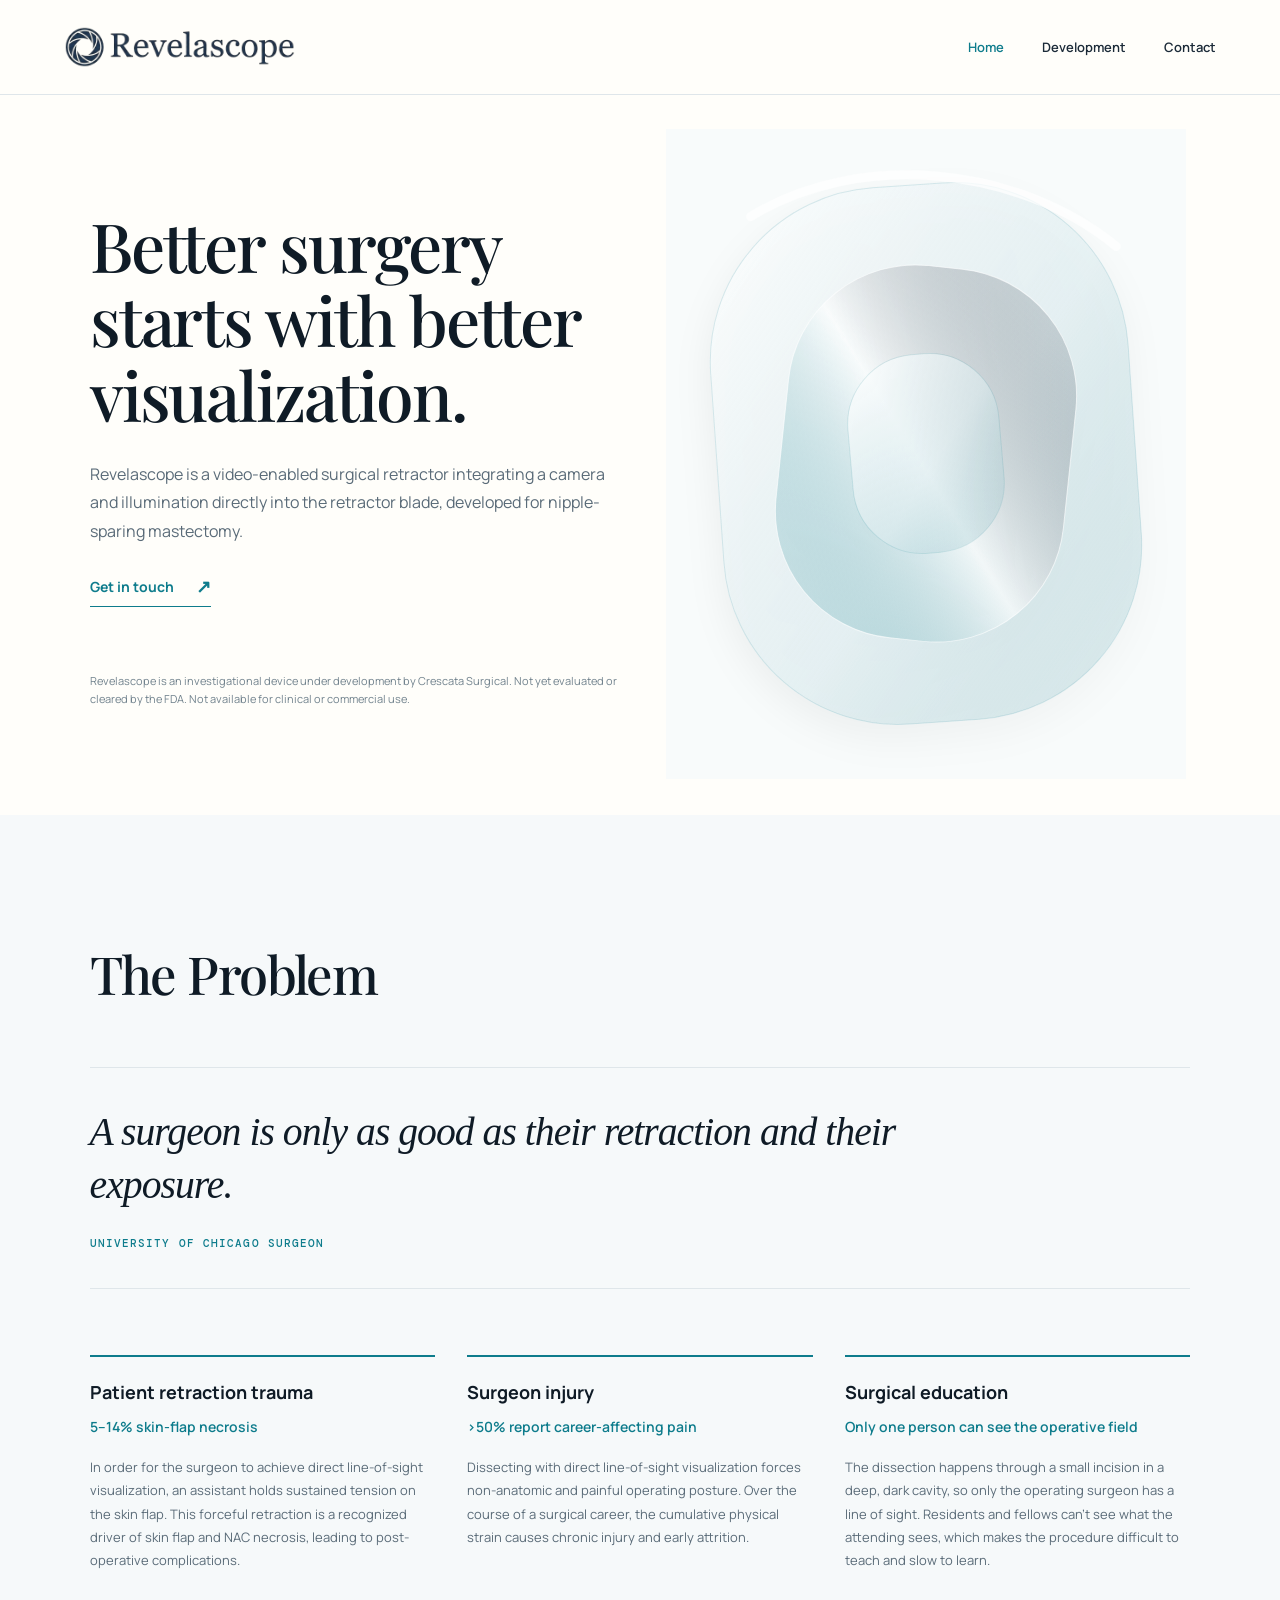
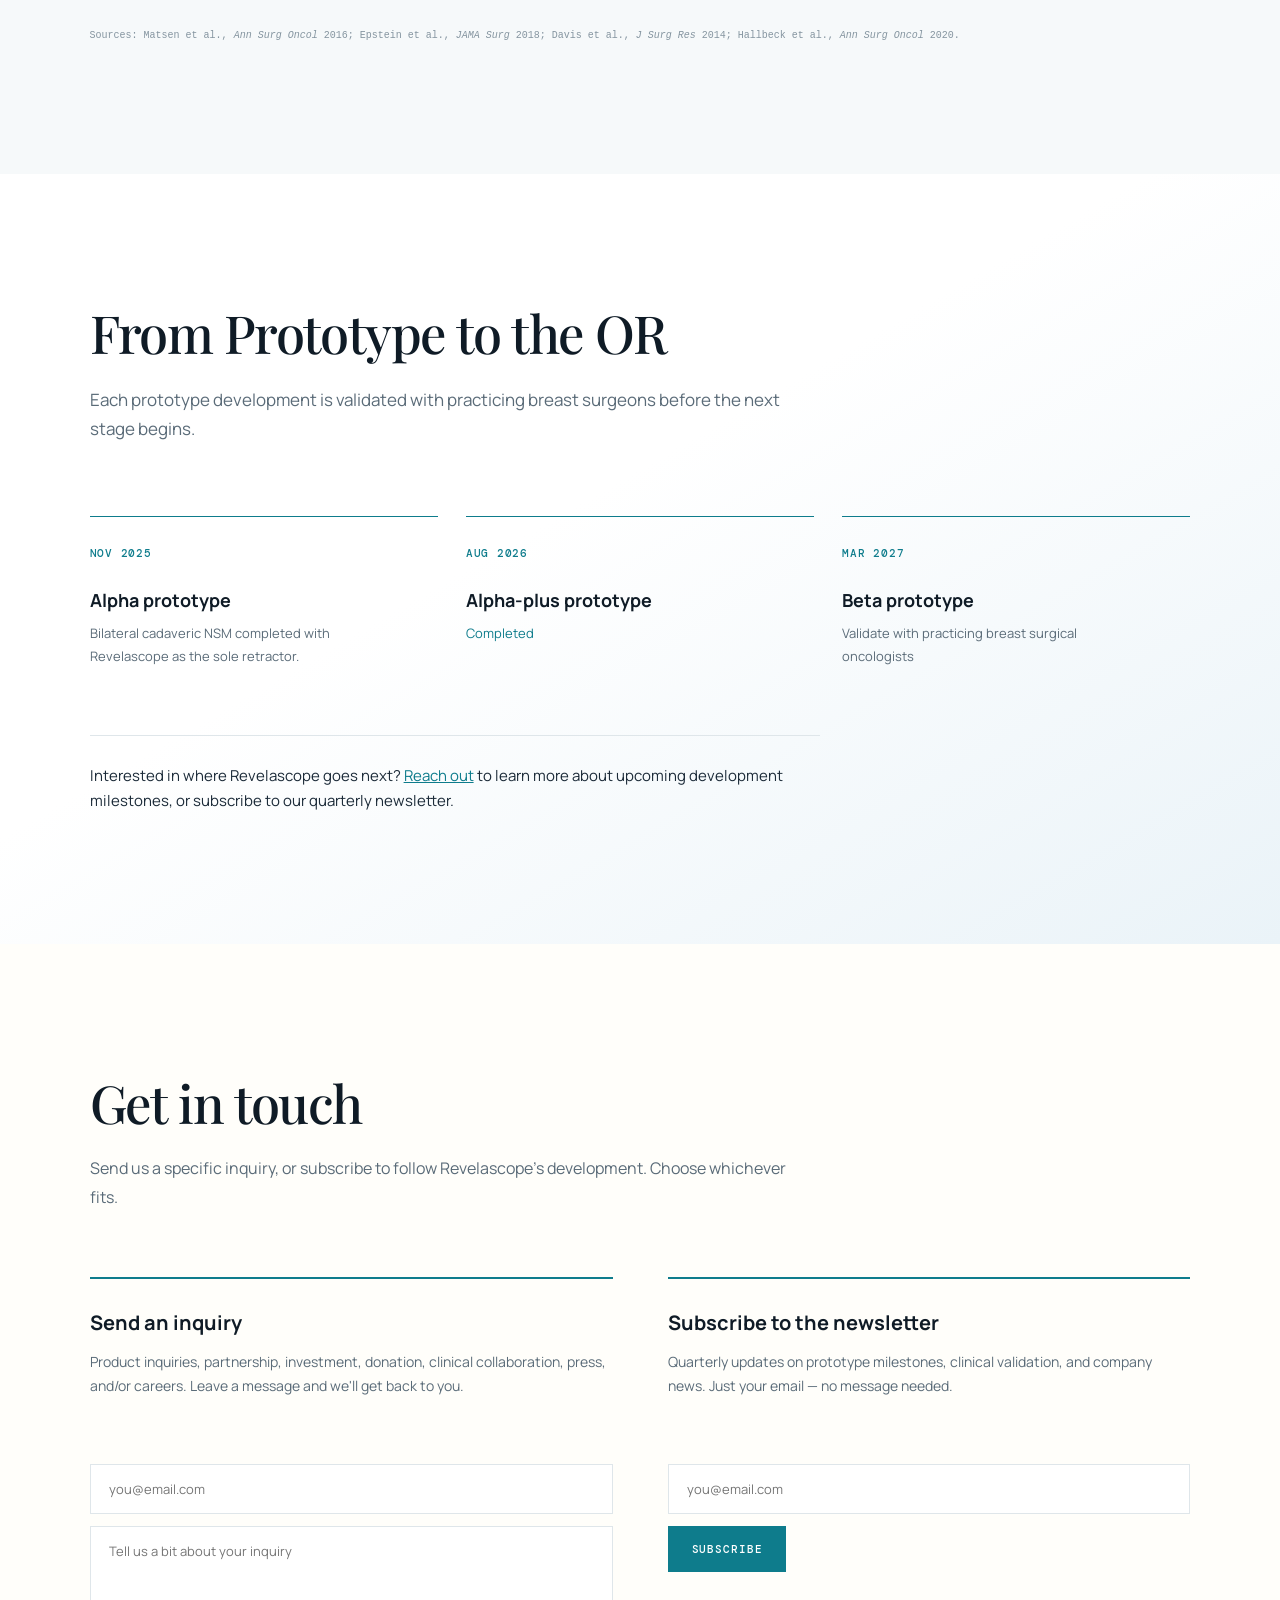
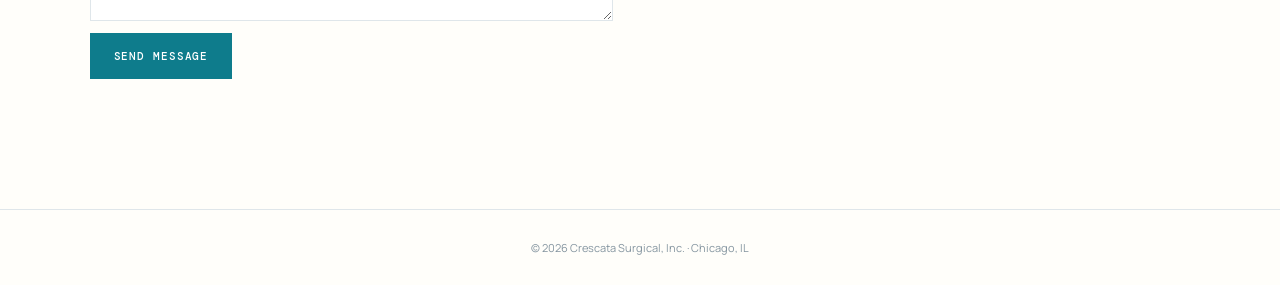
==== commit 441cf3a5: "Add files via upload" ====
--- a/index.html
+++ b/index.html
@@ -13,8 +13,6 @@
 <link rel="stylesheet" href="style.css">
 </head>
 <body>
-
-<div class="bg-layer" aria-hidden="true"></div>
 
 <div class="sticky-top">
   <header class="site">
@@ -32,61 +30,30 @@
 <main>
 
   <section class="panel" id="home">
-    <div class="inner narrow">
+    <div class="inner hero-layout">
+      <div class="hero-copy">
       <h1 class="hero">Better surgery starts with better visualization.</h1>
       <p class="sub">Revelascope is a video-enabled surgical retractor integrating a camera and illumination directly into the retractor blade, developed for nipple-sparing mastectomy.</p>
+      <a class="text-link" href="#contact">Get in touch <span aria-hidden="true">↗</span></a>
       <p class="disclaimer">Revelascope is an investigational device under development by Crescata Surgical. Not yet evaluated or cleared by the FDA. Not available for clinical or commercial use.</p>
+      </div>
+      <div class="hero-art" aria-hidden="true"><img src="soft-glass-nested.svg" alt=""></div>
     </div>
   </section>
 
   <section class="panel" id="problem">
     <div class="inner">
-      <p class="lead-in">The Problem</p>
+      <h2>The Problem</h2>
 
       <figure class="quote">
         <blockquote>A surgeon is only as good as their retraction and their exposure.</blockquote>
         <cite>University of Chicago Surgeon</cite>
       </figure>
 
-      <div class="flip-cards">
-        <div class="flip" role="button" tabindex="0" aria-pressed="false" aria-label="Patient retraction trauma — flip for detail">
-          <div class="flip-inner">
-            <div class="flip-face flip-front">
-              <span class="flip-title">Patient retraction trauma</span>
-              <span class="flip-teaser">5&ndash;14% skin-flap necrosis</span>
-              <span class="flip-cue">Tap to flip &#8635;</span>
-            </div>
-            <div class="flip-face flip-back">
-              <p>In order for the surgeon to achieve direct line-of-sight visualization, an assistant holds sustained tension on the skin flap. This forceful retraction is a recognized driver of skin flap and NAC necrosis, leading to post-operative complications.</p>
-            </div>
-          </div>
-        </div>
-
-        <div class="flip" role="button" tabindex="0" aria-pressed="false" aria-label="Surgeon injury — flip for detail">
-          <div class="flip-inner">
-            <div class="flip-face flip-front">
-              <span class="flip-title">Surgeon injury</span>
-              <span class="flip-teaser">&gt;50% report career-affecting pain</span>
-              <span class="flip-cue">Tap to flip &#8635;</span>
-            </div>
-            <div class="flip-face flip-back">
-              <p>Dissecting with direct line-of-sight visualization forces non-anatomic and painful operating posture. Over the course of a surgical career, the cumulative physical strain causes chronic injury and early attrition.</p>
-            </div>
-          </div>
-        </div>
-
-        <div class="flip" role="button" tabindex="0" aria-pressed="false" aria-label="Surgical education — flip for detail">
-          <div class="flip-inner">
-            <div class="flip-face flip-front">
-              <span class="flip-title">Surgical education</span>
-              <span class="flip-teaser">Only one person can see the operative field</span>
-              <span class="flip-cue">Tap to flip &#8635;</span>
-            </div>
-            <div class="flip-face flip-back">
-              <p>The dissection happens through a small incision in a deep, dark cavity, so only the operating surgeon has a line of sight. Residents and fellows can&#39;t see what the attending sees, which makes the procedure difficult to teach and slow to learn.</p>
-            </div>
-          </div>
-        </div>
+      <div class="issues">
+        <article><h3>Patient retraction trauma</h3><strong>5&ndash;14% skin-flap necrosis</strong><p>In order for the surgeon to achieve direct line-of-sight visualization, an assistant holds sustained tension on the skin flap. This forceful retraction is a recognized driver of skin flap and NAC necrosis, leading to post-operative complications.</p></article>
+        <article><h3>Surgeon injury</h3><strong>&gt;50% report career-affecting pain</strong><p>Dissecting with direct line-of-sight visualization forces non-anatomic and painful operating posture. Over the course of a surgical career, the cumulative physical strain causes chronic injury and early attrition.</p></article>
+        <article><h3>Surgical education</h3><strong>Only one person can see the operative field</strong><p>The dissection happens through a small incision in a deep, dark cavity, so only the operating surgeon has a line of sight. Residents and fellows can&#39;t see what the attending sees, which makes the procedure difficult to teach and slow to learn.</p></article>
       </div>
 
       <p class="footnote">Sources: Matsen et&nbsp;al., <em>Ann Surg Oncol</em> 2016; Epstein et&nbsp;al., <em>JAMA Surg</em> 2018; Davis et&nbsp;al., <em>J Surg Res</em> 2014; Hallbeck et&nbsp;al., <em>Ann Surg Oncol</em> 2020.</p>
@@ -96,7 +63,7 @@
 
   <section class="panel" id="plan">
     <div class="inner">
-      <h1 class="wide">From Prototype to the OR</h1>
+      <h2>From Prototype to the OR</h2>
       <p class="plan-highlight">Each prototype development is validated with practicing breast surgeons before the next stage begins.</p>
 
       <div class="htimeline">
@@ -117,11 +84,11 @@
           </div>
         </div>
         <div class="htl-item">
-          <span class="htl-date">Jan 2027</span>
+          <span class="htl-date">Mar 2027</span>
           <div class="htl-node"><span class="dot"></span></div>
           <div class="htl-body">
             <strong>Beta prototype</strong>
-            <span>Validated with practicing breast surgeons before the OR.</span>
+            <span>Validate with practicing breast surgical oncologists</span>
           </div>
         </div>
       </div>
@@ -132,7 +99,7 @@
 
   <section class="panel" id="contact">
     <div class="inner">
-      <h1>Get in touch</h1>
+      <h2>Get in touch</h2>
       <p class="sub">Send us a specific inquiry, or subscribe to follow Revelascope&#39;s development. Choose whichever fits.</p>
 
       <div class="contact-cols">
@@ -166,19 +133,9 @@
 
 </main>
 
+<footer>© 2026 Crescata Surgical, Inc. · Chicago, IL</footer>
+
 <script>
-  // Flip cards
-  document.querySelectorAll('.flip').forEach(function(el){
-    function toggle(){
-      el.classList.toggle('flipped');
-      el.setAttribute('aria-pressed', el.classList.contains('flipped') ? 'true' : 'false');
-    }
-    el.addEventListener('click', toggle);
-    el.addEventListener('keydown', function(e){
-      if(e.key === 'Enter' || e.key === ' '){ e.preventDefault(); toggle(); }
-    });
-  });
-
   // Netlify form confirmation UX
   function wire(formId, confirmId){
     var f = document.getElementById(formId), c = document.getElementById(confirmId);
--- a/style.css
+++ b/style.css
@@ -1,596 +1,13 @@
-:root{
-  color-scheme:only light;
-  --bg:#FFFFFF;
-  --ink:#1B2A38;
-  --ink-deep:#0F1B26;
-  --slate:#5A6B78;
-  --mute:#8A98A3;
-  --line:#DFE6EA;
-  --panel:#F5F8F9;
-  --accent:#0E7C8C;
-  --accent-deep:#0A6070;
-  --accent-tint:#E8F3F5;
-  --display:'Playfair Display', Georgia, 'Times New Roman', serif;
-  --nav-h:74px;
-}
-*{box-sizing:border-box;}
-html{background:#EAF3F8; scroll-behavior:smooth;}
-html,body{margin:0;}
-body{
-  background:transparent;
-  color:var(--ink);
-  font-family:'Manrope', -apple-system, 'Helvetica Neue', Arial, sans-serif;
-  -webkit-font-smoothing:antialiased;
-  -moz-osx-font-smoothing:grayscale;
-  text-rendering:optimizeLegibility;
-}
-.bg-layer{
-  position:fixed;
-  inset:0;
-  z-index:-1;
-  background:#EAF3F8 url('Revela_Background.jpg') center center / cover no-repeat;
-}
-
-/* Nav */
-/* Sticky header */
-.sticky-top{position:sticky; top:0; z-index:20;}
-
-header.site{
-  height:var(--nav-h);
-  border-bottom:1px solid var(--line);
-  display:flex;
-  align-items:center;
-  justify-content:center;
-  background:rgba(247,251,252,.86);
-  -webkit-backdrop-filter:blur(10px);
-  backdrop-filter:blur(10px);
-  position:relative;
-  z-index:3;
-}
-.navbar{
-  width:100%;
-  max-width:1060px;
-  padding:0 26px;
-  display:flex;
-  align-items:center;
-  justify-content:space-between;
-  gap:20px;
-}
-.logo-link{display:flex; align-items:center; flex:0 0 auto;}
-.logo-link img{height:30px; width:auto; display:block;}
-nav.links{display:flex; align-items:center; gap:26px; flex-wrap:wrap; justify-content:flex-end;}
-nav.links a{
-  font-family:'Manrope', -apple-system, sans-serif;
-  font-size:14.5px;
-  font-weight:500;
-  letter-spacing:0;
-  color:var(--slate);
-  text-decoration:none;
-  padding-bottom:0;
-  border-bottom:none;
-  white-space:nowrap;
-  transition:color .15s ease;
-}
-nav.links a:hover{color:var(--accent);}
-nav.links a[aria-current="page"]{
-  color:var(--ink-deep);
-  font-weight:600;
-}
-nav.links a:focus-visible{outline:2px solid var(--accent); outline-offset:3px; border-radius:4px;}
-
-/* Frame */
-/* Scroll panels — sized to content, comfortable spacing between */
-.panel{
-  display:flex;
-  flex-direction:column;
-  align-items:center;
-  justify-content:center;
-  padding:60px 24px;
-  text-align:center;
-  position:relative;
-  z-index:1;
-  scroll-margin-top:var(--nav-h);
-}
-#home.panel{
-  min-height:calc(100vh - var(--nav-h));
-}
-.inner{width:100%; max-width:920px;}
-.inner.narrow{max-width:660px;}
-
-.rule{width:36px; height:3px; background:var(--accent); margin:0 auto 20px; border-radius:2px;}
-
-h1{
-  font-family:var(--display);
-  font-weight:600;
-  font-size:clamp(24px, 3.7vw, 42px);
-  line-height:1.13;
-  letter-spacing:-0.005em;
-  margin:0 auto;
-  max-width:20ch;
-  color:var(--ink-deep);
-}
-h1.wide{max-width:24ch;}
-
-/* Home hero (centered, upright) */
-.hero{
-  font-size:clamp(30px, 5vw, 56px);
-  line-height:1.1;
-  max-width:20ch;
-}
-
-.tagline{
-  margin:14px auto 0;
-  font-size:clamp(14px, 1.6vw, 17px);
-  font-weight:600;
-  color:var(--accent);
-  max-width:42ch;
-}
-
-.sub{
-  margin:14px auto 0;
-  color:var(--slate);
-  font-size:clamp(13px, 1.35vw, 15px);
-  line-height:1.65;
-  max-width:66ch;
-}
-.lead-in{
-  margin:22px auto 0;
-  font-family:'DM Mono', monospace;
-  font-size:11px;
-  font-weight:500;
-  letter-spacing:.1em;
-  text-transform:uppercase;
-  color:var(--ink-deep);
-}
-
-/* Stats */
-.stats{
-  display:grid;
-  grid-template-columns:repeat(3, 1fr);
-  gap:12px;
-  margin-top:22px;
-}
-.stat{
-  border:1px solid var(--line);
-  border-top:3px solid var(--accent);
-  border-radius:8px;
-  padding:14px 14px;
-  background:rgba(255,255,255,.72);
-  text-align:left;
-}
-.stat .num{
-  font-size:clamp(19px, 2.4vw, 26px);
-  font-weight:700;
-  letter-spacing:-0.015em;
-  font-feature-settings:"tnum";
-  color:var(--accent-deep);
-  display:block;
-  line-height:1.1;
-}
-.stat .label{
-  margin-top:7px;
-  font-family:'DM Mono', monospace;
-  font-size:10.5px;
-  line-height:1.5;
-  color:var(--slate);
-  display:block;
-}
-
-/* Cards */
-.cards{
-  display:grid;
-  grid-template-columns:repeat(3, 1fr);
-  gap:12px;
-  margin-top:14px;
-  text-align:left;
-}
-.cards.two{grid-template-columns:repeat(2, 1fr);}
-.card{
-  border:1px solid var(--line);
-  border-radius:8px;
-  padding:15px 17px;
-  background:rgba(255,255,255,.82);
-}
-.card h3{
-  font-size:13.5px;
-  font-weight:700;
-  margin:0;
-  color:var(--ink-deep);
-}
-.card h3::before{
-  content:"";
-  display:inline-block;
-  width:6px; height:6px;
-  border-radius:50%;
-  background:var(--accent);
-  margin-right:8px;
-  vertical-align:middle;
-}
-.card p{
-  margin:8px 0 0;
-  font-size:12.5px;
-  line-height:1.5;
-  color:var(--slate);
-}
-
-/* Team */
-.people{
-  display:grid;
-  grid-template-columns:repeat(2, 1fr);
-  gap:12px;
-  margin-top:20px;
-  text-align:left;
-}
-.person{
-  border:1px solid var(--line);
-  border-left:3px solid var(--accent);
-  border-radius:8px;
-  padding:14px 17px;
-  background:rgba(255,255,255,.82);
-}
-.person h3{font-size:14px; margin:0; color:var(--ink-deep);}
-.person .role{
-  font-family:'DM Mono', monospace;
-  font-size:9.5px;
-  font-weight:500;
-  letter-spacing:0.08em;
-  text-transform:uppercase;
-  color:var(--accent);
-  display:block;
-  margin-top:4px;
-}
-.person p{margin:8px 0 0; font-size:12.5px; line-height:1.5; color:var(--slate);}
-
-/* Timeline */
-.timeline{margin-top:22px; text-align:left;}
-.tl-item{
-  display:grid;
-  grid-template-columns:96px 1fr;
-  gap:18px;
-  padding:13px 0;
-  border-top:1px solid var(--line);
-  align-items:baseline;
-}
-.tl-item:last-child{border-bottom:1px solid var(--line);}
-.tl-date{
-  font-family:'DM Mono', monospace;
-  font-size:11px;
-  font-weight:500;
-  letter-spacing:0.06em;
-  text-transform:uppercase;
-  color:var(--accent);
-}
-.tl-body strong{font-size:13.5px; color:var(--ink-deep); display:block;}
-.tl-body span{font-size:12.5px; color:var(--slate); line-height:1.5; display:block; margin-top:3px;}
-.tl-item.now .tl-body strong::after{
-  content:"In progress";
-  font-family:'DM Mono', monospace;
-  font-size:8.5px;
-  font-weight:500;
-  letter-spacing:.09em;
-  text-transform:uppercase;
-  color:#fff;
-  background:var(--accent);
-  border-radius:3px;
-  padding:2px 6px;
-  margin-left:8px;
-  vertical-align:middle;
-}
-
-.callout{
-  margin:20px auto 0;
-  border:1px solid var(--line);
-  background:var(--accent-tint);
-  border-radius:8px;
-  padding:14px 18px;
-  font-size:13px;
-  line-height:1.55;
-  color:var(--ink);
-  max-width:70ch;
-}
-.callout a{color:var(--accent-deep); font-weight:600;}
-
-/* Forms */
-form.stack{
-  margin:18px auto 0;
-  width:100%;
-  max-width:470px;
-  display:flex;
-  flex-direction:column;
-  gap:9px;
-  text-align:left;
-}
-form.inline{
-  margin:16px auto 0;
-  display:flex;
-  gap:9px;
-  width:100%;
-  max-width:430px;
-  flex-wrap:wrap;
-  justify-content:center;
-}
-input[type="email"], textarea{
-  width:100%;
-  padding:11px 13px;
-  border:1px solid var(--line);
-  border-radius:6px;
-  font-family:'Manrope', sans-serif;
-  font-size:13.5px;
-  background:#fff;
-  color:var(--ink);
-  resize:vertical;
-}
-form.inline input[type="email"]{flex:1; min-width:200px; width:auto;}
-textarea{min-height:70px; line-height:1.5;}
-input::placeholder, textarea::placeholder{color:var(--mute);}
-input:focus-visible, textarea:focus-visible{outline:2px solid var(--accent); outline-offset:1px;}
-
-button.btn{
-  padding:11px 22px;
-  border:none;
-  border-radius:6px;
-  background:var(--accent);
-  color:#fff;
-  font-family:'DM Mono', monospace;
-  font-weight:600;
-  font-size:12.5px;
-  letter-spacing:0.04em;
-  text-transform:uppercase;
-  cursor:pointer;
-  transition:background .15s ease;
-}
-button.btn:hover{background:var(--accent-deep);}
-button.btn:focus-visible{outline:2px solid var(--accent-deep); outline-offset:3px;}
-
-.confirm{
-  margin-top:11px;
-  font-size:13px;
-  color:var(--accent-deep);
-  font-weight:600;
-  display:none;
-}
-
-.divider{
-  margin:22px auto 0;
-  max-width:470px;
-  border-top:1px solid var(--line);
-  padding-top:18px;
-}
-.section-label{
-  font-family:'DM Mono', monospace;
-  font-size:10px;
-  font-weight:500;
-  letter-spacing:0.12em;
-  text-transform:uppercase;
-  color:var(--accent);
-  display:block;
-  margin-bottom:8px;
-}
-
-.disclaimer{
-  margin:20px auto 0;
-  font-size:10px;
-  color:var(--mute);
-  max-width:62ch;
-  line-height:1.55;
-}
-.footnote{
-  margin:14px auto 0;
-  font-family:'DM Mono', monospace;
-  font-size:9px;
-  color:var(--mute);
-  max-width:78ch;
-  line-height:1.5;
-}
-
-/* Pull quote */
-.quote{margin:24px auto 0; max-width:36ch; text-align:center;}
-.quote blockquote{
-  margin:0;
-  font-family:var(--display);
-  font-style:italic;
-  font-weight:500;
-  font-size:clamp(19px, 2.5vw, 27px);
-  line-height:1.38;
-  color:var(--ink-deep);
-}
-.quote blockquote::before{content:"\201C";}
-.quote blockquote::after{content:"\201D";}
-.quote cite{
-  display:block;
-  margin-top:12px;
-  font-family:'DM Mono', monospace;
-  font-style:normal;
-  font-size:10px;
-  font-weight:500;
-  letter-spacing:.11em;
-  text-transform:uppercase;
-  color:var(--accent);
-}
-
-/* Flip cards */
-.flip-cards{
-  display:grid;
-  grid-template-columns:repeat(3, 1fr);
-  gap:13px;
-  margin-top:22px;
-}
-.flip{height:196px; perspective:1300px; cursor:pointer; border-radius:12px;}
-.flip:focus-visible{outline:2px solid var(--accent); outline-offset:3px;}
-.flip-inner{
-  position:relative;
-  width:100%;
-  height:100%;
-  transition:transform .5s cubic-bezier(.2,.7,.2,1);
-  transform-style:preserve-3d;
-}
-.flip.flipped .flip-inner{transform:rotateY(180deg);}
-.flip-face{
-  position:absolute;
-  inset:0;
-  -webkit-backface-visibility:hidden;
-  backface-visibility:hidden;
-  border:1px solid var(--line);
-  border-radius:12px;
-  background:rgba(255,255,255,.85);
-  padding:17px 18px;
-  display:flex;
-  flex-direction:column;
-  text-align:left;
-}
-.flip-front{justify-content:flex-start; border-top:3px solid var(--accent);}
-.flip-title{font-size:15px; font-weight:700; color:var(--ink-deep); line-height:1.2;}
-.flip-teaser{margin-top:9px; font-size:12.5px; color:var(--slate); line-height:1.5;}
-.flip-cue{
-  margin-top:auto;
-  font-family:'DM Mono', monospace;
-  font-size:9.5px;
-  letter-spacing:.09em;
-  text-transform:uppercase;
-  color:var(--accent);
-}
-.flip-back{
-  transform:rotateY(180deg);
-  justify-content:center;
-  background:var(--accent-tint);
-  border-color:var(--accent);
-}
-.flip-back p{margin:0; font-size:12.5px; line-height:1.55; color:var(--ink);}
-
-/* Horizontal timeline */
-.htimeline{
-  display:grid;
-  grid-template-columns:repeat(3, 1fr);
-  column-gap:22px;
-  margin-top:38px;
-}
-.htl-item{display:flex; flex-direction:column; align-items:center; text-align:center;}
-.htl-date{
-  font-family:'DM Mono', monospace;
-  font-size:11px;
-  font-weight:500;
-  letter-spacing:.06em;
-  text-transform:uppercase;
-  color:var(--accent);
-}
-.htl-node{
-  position:relative;
-  width:100%;
-  height:28px;
-  display:flex;
-  align-items:center;
-  justify-content:center;
-  margin:12px 0 14px;
-}
-.htl-node::before{
-  content:"";
-  position:absolute;
-  top:50%;
-  left:50%;
-  width:calc(100% + 22px);
-  height:2px;
-  background:var(--line);
-  transform:translateY(-50%);
-  z-index:0;
-}
-.htl-item:last-child .htl-node::before{display:none;}
-.htl-item.done .htl-node::before{background:var(--accent);}
-.dot{
-  position:relative;
-  z-index:1;
-  width:14px;
-  height:14px;
-  border-radius:50%;
-  background:#fff;
-  border:2px solid var(--accent);
-}
-.htl-item.done .dot{background:var(--accent);}
-.htl-item.now .dot{background:var(--accent); box-shadow:0 0 0 5px var(--accent-tint);}
-.htl-body strong{font-size:14px; color:var(--ink-deep); display:block;}
-.htl-body span{font-size:12px; color:var(--slate); line-height:1.5; display:block; margin-top:5px; max-width:26ch;}
-.htl-body .badge{
-  display:inline-block;
-  margin-top:7px;
-  font-family:'DM Mono', monospace;
-  font-size:8.5px;
-  font-weight:500;
-  letter-spacing:.09em;
-  text-transform:uppercase;
-  color:#fff;
-  background:var(--accent);
-  border-radius:3px;
-  padding:2px 7px;
-  max-width:none;
-}
-
-/* Contact: two clearly-labeled columns */
-.contact-cols{
-  display:grid;
-  grid-template-columns:1fr 1fr;
-  gap:20px;
-  margin-top:26px;
-  text-align:left;
-  align-items:start;
-}
-.contact-col{
-  border:1px solid var(--line);
-  border-top:3px solid var(--accent);
-  border-radius:10px;
-  background:rgba(255,255,255,.80);
-  padding:20px 22px;
-  display:flex;
-  flex-direction:column;
-}
-.col-title{font-size:15.5px; font-weight:700; color:var(--ink-deep); margin:0;}
-.col-desc{margin:8px 0 4px; font-size:12.5px; line-height:1.55; color:var(--slate);}
-.contact-col form.stack{margin:14px 0 0; max-width:none; width:100%;}
-.contact-col .confirm{text-align:left;}
-
-/* Highlighted key line (Plan) */
-.plan-highlight{
-  margin:18px auto 0;
-  max-width:62ch;
-  background:var(--accent-tint);
-  border:1px solid var(--line);
-  border-left:4px solid var(--accent);
-  border-radius:8px;
-  padding:14px 20px;
-  font-size:clamp(13.5px, 1.5vw, 15.5px);
-  font-weight:600;
-  line-height:1.5;
-  color:var(--ink-deep);
-  text-align:center;
-}
-
-@media (prefers-reduced-motion: reduce){
-  .flip-inner{transition:none;}
-}
-
-@media (max-width:860px){
-  .panel{min-height:auto; justify-content:flex-start; padding:40px 22px;}
-  #home.panel{min-height:calc(100vh - var(--nav-h)); justify-content:center;}
-  .stats, .cards, .cards.two, .people, .flip-cards, .contact-cols{grid-template-columns:1fr;}
-  .flip{height:164px;}
-  .tl-item{grid-template-columns:1fr; gap:2px;}
-  /* Stack the horizontal timeline on small screens */
-  .htimeline{grid-template-columns:1fr; column-gap:0;}
-  .htl-node::before{display:none;}
-  .htl-node{height:auto; margin:8px 0;}
-  .htl-item{padding:12px 0; border-top:1px solid var(--line);}
-  .htl-item:last-child{border-bottom:1px solid var(--line);}
-  nav.links{gap:13px;}
-  .logo-link img{height:24px;}
-}
-
-
-/* Never invert in dark-mode browsers — this is a light-only site */
-@media (prefers-color-scheme: dark){
-  html{background:#EAF3F8;}
-  body{
-    background:#EAF3F8 url('Revela_Background.jpg') center center / cover no-repeat fixed;
-    color:var(--ink);
-  }
-  .stat{background:var(--panel);}
-  .callout{background:var(--accent-tint);}
-  input[type="email"], textarea{background:#FFFFFF; color:var(--ink);}
-}
+:root{color-scheme:only light;--ink:#1b2a38;--deep:#0f1b26;--slate:#5a6b78;--teal:#0e7c8c;--line:#dfe6ea;--tint:#e8f3f5;--paper:#fffefa;--display:'Playfair Display',Georgia,serif}
+*{box-sizing:border-box}html{scroll-behavior:smooth}body{margin:0;background:var(--paper);color:var(--ink);font-family:Manrope,Arial,sans-serif;-webkit-font-smoothing:antialiased}a{color:inherit}button,input,textarea{font:inherit}
+.sticky-top{position:sticky;top:0;z-index:20;background:rgba(255,254,250,.94);backdrop-filter:blur(14px);border-bottom:1px solid var(--line)}header.site{max-width:1380px;margin:auto}.navbar{min-height:94px;padding:0 5%;display:flex;align-items:center;justify-content:space-between;gap:24px}.logo-link img{display:block;width:232px;max-width:100%;height:auto}.links{display:flex;gap:38px;align-items:center}.links a{text-decoration:none;font-size:13px;font-weight:600;white-space:nowrap}.links a:hover,.links a:focus-visible{color:var(--teal)}.links a[aria-current=page]{color:var(--teal)}
+.panel{scroll-margin-top:94px;padding:130px max(7%,calc((100vw - 1200px)/2))}.inner{max-width:1200px;margin:auto}.panel h2,.panel h1,.frame h1{font-family:var(--display);font-weight:500;color:var(--deep);letter-spacing:-.03em;line-height:1.1}.panel h2{font-size:clamp(40px,4.1vw,62px);margin:0}.panel h1{font-size:clamp(50px,5.3vw,82px)}.panel .sub{font-size:16px;line-height:1.8;color:var(--slate)}
+#home{padding-top:0;padding-bottom:0;min-height:690px}#home .inner{max-width:1440px}.hero-layout{display:grid;grid-template-columns:52% 48%;align-items:center;gap:0}.hero-copy{padding:90px 6% 85px 0}.hero{max-width:650px;margin:0 0 28px}.hero-copy .sub{max-width:560px;margin:0}.text-link{display:inline-flex;align-items:center;gap:22px;margin-top:28px;color:var(--teal);font-size:14px;font-weight:700;text-decoration:none;border-bottom:1px solid var(--teal);padding-bottom:8px}.text-link span{font-size:18px}.disclaimer{font-size:11px;line-height:1.6;color:#71828d;max-width:530px;margin:65px 0 0}.hero-art{min-width:0;padding:34px 0 36px}.hero-art img{display:block;width:100%;height:auto;max-height:650px;object-fit:contain}
+#problem{background:#f6f9fa}.quote{margin:64px 0 66px;padding:38px 0;border-top:1px solid var(--line);border-bottom:1px solid var(--line)}.quote blockquote{font-family:var(--display);font-style:italic;font-weight:500;letter-spacing:-.025em;font-size:clamp(30px,3.1vw,48px);line-height:1.35;max-width:900px;margin:0;color:var(--deep)}.quote cite{display:block;margin-top:23px;color:var(--teal);font:500 11px 'DM Mono',monospace;letter-spacing:.1em;text-transform:uppercase;font-style:normal}.issues{display:grid;grid-template-columns:repeat(3,minmax(0,1fr));gap:32px}.issues article{border-top:2px solid var(--teal);padding-top:23px}.issues h3{font-size:18px;color:var(--deep);margin:0 0 11px}.issues strong{font-size:14px;font-weight:600;color:var(--teal)}.issues p{font-size:13px;line-height:1.8;color:var(--slate);margin:19px 0 0}.footnote{font:10px/1.7 'DM Mono',monospace;color:#8595a0;margin:54px 0 0}
+#plan{background:linear-gradient(150deg,#fff 44%,#eaf3f8)}.plan-highlight{font-size:17px;line-height:1.75;color:var(--slate);max-width:700px;margin:23px 0 0}.htimeline{display:grid;grid-template-columns:repeat(3,minmax(0,1fr));gap:28px;margin-top:72px}.htl-item{border-top:1px solid var(--teal);padding-top:23px}.htl-date{font:500 11px 'DM Mono',monospace;letter-spacing:.07em;text-transform:uppercase;color:var(--teal)}.htl-node{display:none}.htl-body strong{display:block;font-size:18px;color:var(--deep);margin:26px 0 10px}.htl-body span{display:block;font-size:13px;line-height:1.75;color:var(--slate);max-width:290px}.htl-body .badge{color:var(--teal)}.callout{border-top:1px solid var(--line);padding-top:27px;margin:67px 0 0;max-width:730px;font-size:15px;line-height:1.7}.callout a{color:var(--teal)}
+#contact{background:var(--paper)}#contact>.inner>.sub{max-width:700px;margin:23px 0 0}.contact-cols{display:grid;grid-template-columns:1fr 1fr;gap:55px;margin-top:65px}.contact-col{border-top:2px solid var(--teal);padding-top:20px}.col-title{font-size:20px;color:var(--deep);margin:10px 0}.col-desc{font-size:14px;line-height:1.75;color:var(--slate);min-height:100px}.stack{display:grid;gap:12px}.stack input,.stack textarea{width:100%;border:1px solid var(--line);background:#fff;color:var(--ink);padding:15px 18px;font-size:13px;outline:none}.stack textarea{min-height:95px;resize:vertical}.stack input:focus,.stack textarea:focus{border-color:var(--teal)}.stack button{justify-self:start;border:0;background:var(--teal);color:white;font:500 11px 'DM Mono',monospace;text-transform:uppercase;letter-spacing:.08em;padding:16px 24px;cursor:pointer}.stack button:hover{background:#0a6070}.confirm{display:none;color:var(--teal);font-size:13px}footer{border-top:1px solid var(--line);padding:30px 7%;text-align:center;color:#8595a0;font-size:11px}
+/* Keep the earlier standalone pages legible in the same visual system. */
+.topbar{display:none}.frame{background:var(--paper);padding:100px 7%;min-height:calc(100vh - 94px)}.frame>.inner{max-width:1200px}.frame h1{font-size:clamp(40px,4vw,60px);margin:0 0 20px}.frame .sub{font-size:16px;line-height:1.75;color:var(--slate)}.cards.two,.people{display:grid;grid-template-columns:repeat(2,minmax(0,1fr));gap:28px;margin-top:58px}.card,.person{padding:25px 0;border-top:2px solid var(--teal)}.card h3,.person h3{font-size:18px;margin:0 0 12px}.card p,.person p{font-size:14px;line-height:1.8;color:var(--slate)}.person .role{font:500 11px 'DM Mono',monospace;color:var(--teal);text-transform:uppercase;letter-spacing:.06em}
+@media(max-width:800px){.navbar{min-height:72px;padding:0 6%}.logo-link img{width:170px}.links{gap:15px}.links a{font-size:11px}.panel{padding:75px 7%;scroll-margin-top:72px}#home{padding:0 7% 45px;min-height:0}.hero-layout{grid-template-columns:1fr}.hero-copy{padding:70px 0 20px}.hero{font-size:clamp(45px,10vw,64px)}.disclaimer{margin-top:42px}.hero-art{padding:10px 0 0;max-width:550px;margin:auto}.quote{margin:45px 0}.issues,.htimeline,.contact-cols{grid-template-columns:1fr;gap:34px}.htimeline{margin-top:55px}.contact-cols{margin-top:50px}.col-desc{min-height:0}.frame{padding:75px 7%}.cards.two,.people{grid-template-columns:1fr;gap:28px}}
+@media(max-width:480px){.navbar{align-items:center;gap:10px}.logo-link img{width:130px}.links{gap:10px}.links a{font-size:10px}.hero-copy{padding-top:55px}.hero{font-size:44px}.panel h2{font-size:40px}}
+@media(prefers-reduced-motion:reduce){html{scroll-behavior:auto}}
